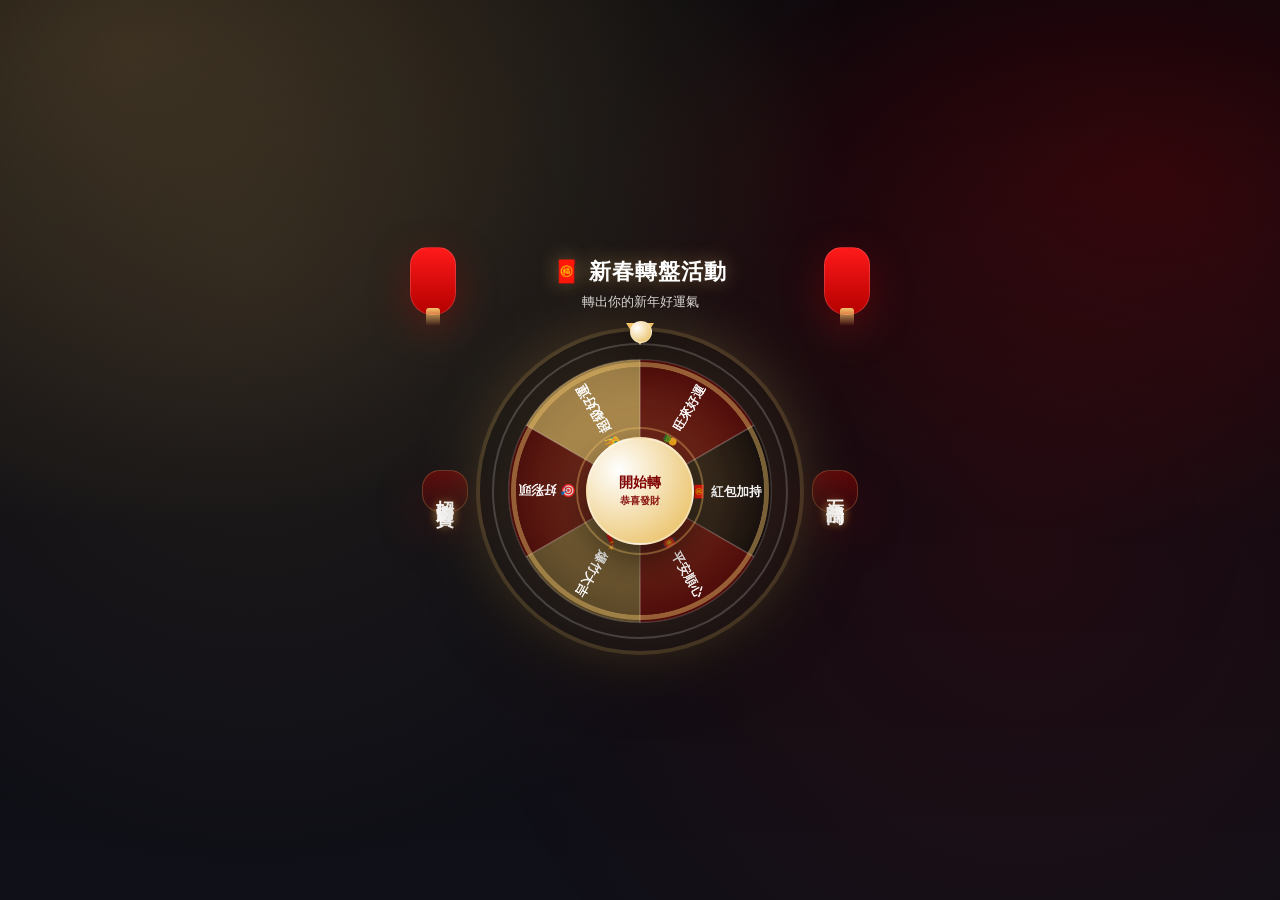
==== index.html @ 6b1d31f5 "Update index.html" ====
<!DOCTYPE html>
<html lang="zh-Hant">
<head>
  <meta charset="UTF-8" />
  <title>新春輪盤活動</title>

  <!-- 🔑 關鍵：穩定 viewport（iOS 友善） -->
  <meta name="viewport"
        content="width=device-width, initial-scale=1, maximum-scale=1, user-scalable=no, viewport-fit=cover" />

  <link rel="stylesheet" href="./style.css" />
</head>
<body>

<div class="bg-particles"></div>

<div class="app">
  <div class="header">
    <div class="lantern l1"></div>
    <div class="lantern l2"></div>
    <h1>🧧 新春轉盤活動</h1>
    <p>轉出你的新年好運氣</p>
  </div>

  <div class="roulette-container">
    <div class="couplet left">招財進寶</div>

    <div class="wheel-area">
      <div class="pointer"></div>

      <div class="wheel-shell">
        <canvas id="wheelCanvas" width="600" height="600"></canvas>
      </div>

      <button class="center-btn" id="spinBtn" type="button">
        <div class="glow-ring"></div>
        <span>開始轉</span>
        <small>恭喜發財</small>
      </button>
    </div>

    <div class="couplet right">五福臨門</div>
  </div>
</div>

<!-- 結果 Overlay -->
<div class="result-overlay" id="resultOverlay">
  <div class="result-envelope" id="resultEnvelope">
    <div class="envelope-top"></div>
    <div class="envelope-body">
      <div class="gold-light"></div>
      <div class="result-text" id="resultText">—</div>
      <div class="result-sub" id="resultSub">—</div>
      <button class="again-btn" id="againBtn">再轉一次</button>
      <button class="close-btn" id="closeBtn">關閉</button>
    </div>
  </div>
</div>

<script src="./roulette.js"></script>
</body>
</html>
---- style.css ----
:root{
  --red:#b30000;
  --red-dark:#7f0000;
  --gold:#f2c36b;
  --gold-soft:#f6d17b;
  --gold-dark:#e7b84f;
  --text:#ffffff;
}

*{box-sizing:border-box}

body{
  margin:0;
  font-family:-apple-system,system-ui,"Segoe UI","Noto Sans TC",sans-serif;
  background:
    radial-gradient(1200px 800px at 10% 5%, rgba(242,195,107,.18), transparent 60%),
    radial-gradient(900px 600px at 90% 20%, rgba(179,0,0,.22), transparent 60%),
    linear-gradient(180deg,#07070c,#101018);
  color:var(--text);
  overflow:hidden;
}

/* 背景層 */
.bg-particles{
  position:fixed;
  inset:0;
  background:
    radial-gradient(circle at 20% 30%, rgba(242,195,107,.10), transparent 50%),
    radial-gradient(circle at 80% 60%, rgba(179,0,0,.12), transparent 50%);
  animation: floatBg 12s ease-in-out infinite alternate;
  pointer-events:none;
  z-index:0;
}
@keyframes floatBg{
  0%{ filter:brightness(1); transform:translateY(0px);}
  100%{ filter:brightness(1.15); transform:translateY(-10px);}
}

.app{
  position:relative;
  z-index:1;
  max-width:480px;
  margin:0 auto;
  min-height:100vh;
  display:flex;
  flex-direction:column;
  justify-content:center;
}

.header{
  text-align:center;
  padding:18px 10px 10px;
  position:relative;
}
.header h1{
  margin:0;
  font-size:22px;
  font-weight:1000;
  letter-spacing:1px;
  text-shadow:0 0 20px rgba(242,195,107,.4);
}
.header p{
  margin:6px 0 0;
  font-size:13px;
  opacity:.85;
}

/* 燈籠 */
.lantern{
  position:absolute;
  top:8px;
  width:46px;
  height:68px;
  background:linear-gradient(180deg,#ff1a1a,var(--red));
  border-radius:18px 18px 22px 22px;
  box-shadow:0 12px 40px rgba(179,0,0,.35);
  border:1px solid rgba(255,255,255,.15);
  animation:sway 3s ease-in-out infinite alternate;
}
.lantern::after{
  content:"";
  position:absolute;
  bottom:-12px;
  left:50%;
  transform:translateX(-50%);
  width:14px;
  height:18px;
  background:linear-gradient(180deg,var(--gold),transparent);
  border-radius:3px;
  filter:drop-shadow(0 10px 20px rgba(242,195,107,.35));
}
.l1{left:10px;}
.l2{right:10px; animation-delay:1.2s;}
@keyframes sway{
  from{ transform:rotate(-3deg);}
  to{ transform:rotate(3deg);}
}

.roulette-container{
  display:flex;
  align-items:center;
  justify-content:center;
  gap:12px;
  padding:10px;
}

/* 春聯 */
.couplet{
  writing-mode:vertical-rl;
  text-orientation:upright;
  font-weight:1000;
  letter-spacing:3px;
  font-size:18px;
  padding:14px 10px;
  border-radius:18px;
  background:linear-gradient(180deg, rgba(179,0,0,.45), rgba(127,0,0,.25));
  border:1px solid rgba(242,195,107,.25);
  box-shadow:0 18px 50px rgba(179,0,0,.25);
  text-shadow:0 0 12px rgba(242,195,107,.35);
}

.wheel-area{
  position:relative;
  width:320px;
  aspect-ratio:1/1;
  display:flex;
  align-items:center;
  justify-content:center;
}

/* 指針 */
.pointer{
  position:absolute;
  top:-8px;
  left:50%;
  transform:translateX(-50%);
  width:0;height:0;
  border-left:14px solid transparent;
  border-right:14px solid transparent;
  border-top:22px solid var(--gold);
  filter:drop-shadow(0 8px 16px rgba(0,0,0,.5));
  z-index:20;
  pointer-events:none;
}
.pointer::after{
  content:"";
  position:absolute;
  left:-10px;
  top:-24px;
  width:20px;
  height:20px;
  border-radius:50%;
  background:radial-gradient(circle at 30% 30%, #fff, var(--gold-dark));
  border:1px solid rgba(255,255,255,.35);
}
.pointer.tick{ animation:pointerTick .08s ease-out; }
@keyframes pointerTick{
  from{ transform:translateX(-50%) rotate(0deg); }
  to{ transform:translateX(-50%) rotate(-10deg); }
}

/* 輪盤殼 */
.wheel-shell{
  position:relative;
  width:100%;
  height:100%;
  border-radius:50%;
  background: radial-gradient(circle at 50% 50%, rgba(242,195,107,.18), rgba(0,0,0,.35));
  padding:12px;
  box-shadow:
    0 0 0 4px rgba(242,195,107,.15),
    0 0 60px rgba(242,195,107,.25),
    0 20px 60px rgba(0,0,0,.6);
  z-index:10;
  pointer-events:none;
}
#wheelCanvas{
  width:100%;
  height:100%;
  border-radius:50%;
  border:2px solid rgba(255,255,255,.18);
  pointer-events:none;
}

/* 中心按鈕 */
.center-btn{
  position:absolute;
  left:50%;
  top:50%;
  transform:translate(-50%,-50%);
  width:108px;
  height:108px;
  border-radius:50%;
  background:radial-gradient(circle at 30% 30%, #fff, var(--gold-dark));
  border:2px solid rgba(255,255,255,.4);
  box-shadow:0 16px 40px rgba(0,0,0,.6);
  display:flex;
  flex-direction:column;
  align-items:center;
  justify-content:center;
  color:var(--red-dark);
  font-weight:1000;
  cursor:pointer;
  z-index:1000;
  animation:pulse 2.4s ease-in-out infinite;
}
.center-btn span{font-size:14px;}
.center-btn small{font-size:10px;opacity:.9;margin-top:2px;}
.center-btn:active{ transform:translate(-50%,-50%) scale(.98); }

@keyframes pulse{
  0%{ box-shadow:0 0 0 0 rgba(242,195,107,.45), 0 16px 40px rgba(0,0,0,.6);}
  70%{ box-shadow:0 0 0 18px rgba(242,195,107,0), 0 16px 40px rgba(0,0,0,.6);}
  100%{ box-shadow:0 0 0 0 rgba(242,195,107,0), 0 16px 40px rgba(0,0,0,.6);}
}

.glow-ring{
  position:absolute;
  inset:-12px;
  border-radius:50%;
  border:2px solid rgba(242,195,107,.35);
  animation: ringPulse 2s ease-in-out infinite;
  pointer-events:none;
}
@keyframes ringPulse{
  0%{opacity:.4; transform:scale(1);}
  100%{opacity:.9; transform:scale(1.08);}
}

/* ✅ 全屏 overlay（保證按鈕可點） */
.result-overlay{
  position:fixed;
  inset:0;
  display:none;
  place-items:center;
  background:rgba(0,0,0,.35);
  backdrop-filter: blur(4px);
  z-index:99999;
  pointer-events:auto;
}
.result-overlay.show{ display:grid; }

/* 結果紅包 */
.result-envelope{
  width:290px;
  height:200px;
  position:relative;
  transform: translateY(10px) scale(.98);
  animation: popIn .28s ease-out forwards;
}
@keyframes popIn{
  from{opacity:0; transform: translateY(18px) scale(.94);}
  to{opacity:1; transform: translateY(0) scale(1);}
}

.envelope-top{
  position:absolute;
  top:0; left:0; right:0;
  height:55%;
  background:linear-gradient(180deg,#c40000,var(--red-dark));
  border-radius:18px 18px 0 0;
  z-index:3;
  transform: translateY(0);
}
.envelope-body{
  position:absolute;
  bottom:0; left:0; right:0;
  height:65%;
  background:linear-gradient(180deg,var(--red),#8f0000);
  border-radius:0 0 18px 18px;
  padding:14px 14px 12px;
  text-align:center;
  overflow:hidden;
  z-index:2;
}

.gold-light{
  position:absolute;
  inset:-40%;
  background:radial-gradient(circle at 50% 50%, rgba(242,195,107,.45), transparent 60%);
  animation: lightSpin 2.5s linear infinite;
  pointer-events:none;
}
@keyframes lightSpin{
  from{transform:rotate(0deg);}
  to{transform:rotate(360deg);}
}

.result-text,.result-sub,.again-btn,.close-btn{ position:relative; z-index:5; }
.result-text{
  font-weight:1000;
  font-size:18px;
  margin-top:14px;
  text-shadow:0 0 12px rgba(242,195,107,.6);
}
.result-sub{
  font-size:12px;
  opacity:.9;
  margin-top:6px;
}

.again-btn{
  margin-top:12px;
  padding:10px 16px;
  border:none;
  border-radius:999px;
  font-weight:1000;
  background:linear-gradient(180deg,#f6d17b,#e7b84f);
  cursor:pointer;
}
.close-btn{
  margin-top:8px;
  padding:8px 14px;
  border:1px solid rgba(255,255,255,.25);
  border-radius:999px;
  background:rgba(0,0,0,.15);
  color:#fff;
  cursor:pointer;
}

/* ✅ 不用 3D rotate：改成「上蓋滑開」更穩 */
.result-envelope.open .envelope-top{
  animation: flapSlide .35s cubic-bezier(.2,.9,.2,1) forwards;
}
@keyframes flapSlide{
  0%{ transform: translateY(0); }
  100%{ transform: translateY(-46px); opacity:.92; }
}
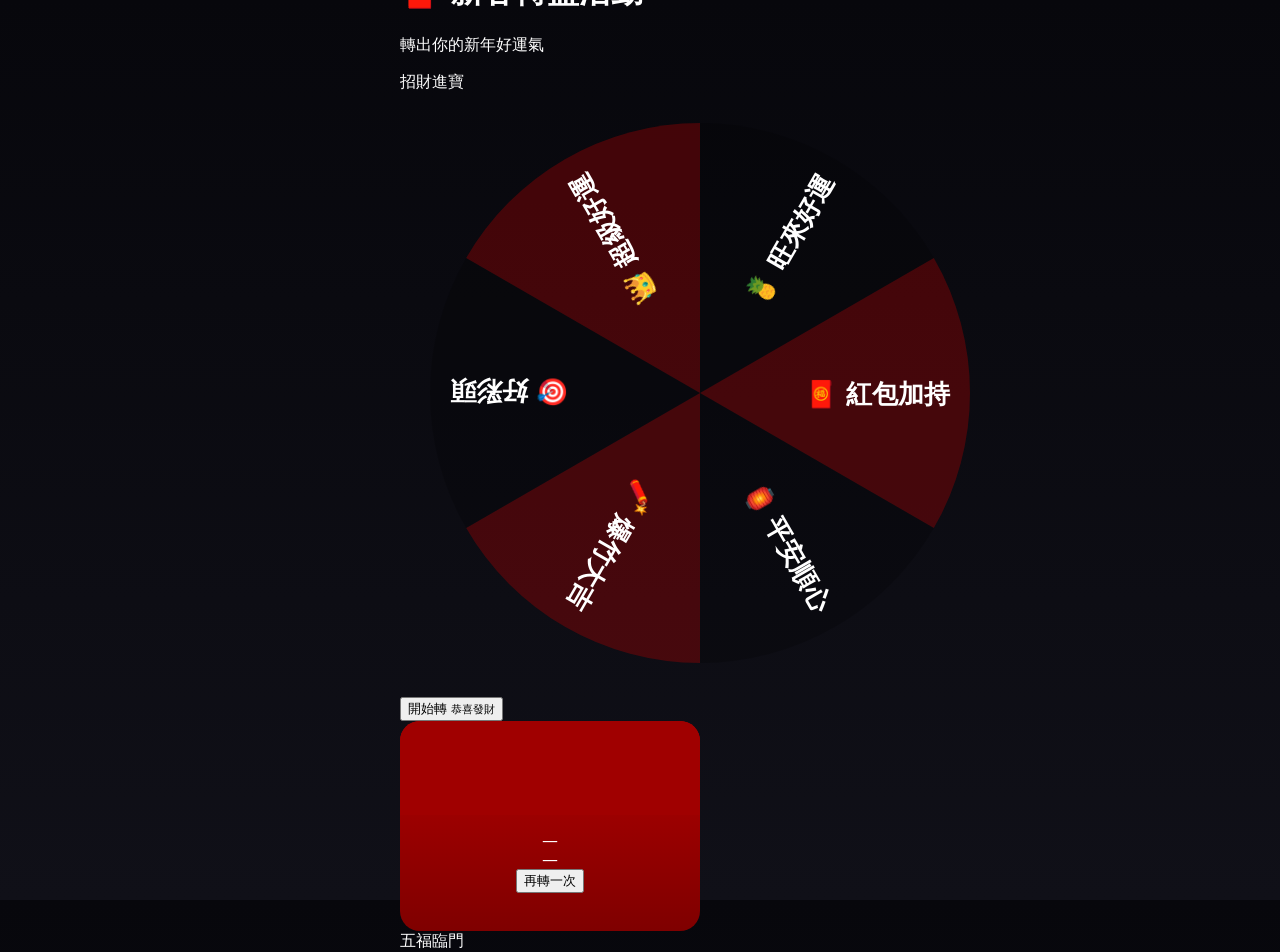
==== commit 8bcafa1c: "Update index.html" ====
--- a/index.html
+++ b/index.html
@@ -3,11 +3,7 @@
 <head>
   <meta charset="UTF-8" />
   <title>新春輪盤活動</title>
-
-  <!-- 🔑 關鍵：穩定 viewport（iOS 友善） -->
-  <meta name="viewport"
-        content="width=device-width, initial-scale=1, maximum-scale=1, user-scalable=no, viewport-fit=cover" />
-
+  <meta name="viewport" content="width=device-width,initial-scale=1,viewport-fit=cover" />
   <link rel="stylesheet" href="./style.css" />
 </head>
 <body>
@@ -25,38 +21,38 @@
   <div class="roulette-container">
     <div class="couplet left">招財進寶</div>
 
-    <div class="wheel-area">
+    <div class="wheel-area" id="wheelArea">
       <div class="pointer"></div>
 
       <div class="wheel-shell">
         <canvas id="wheelCanvas" width="600" height="600"></canvas>
       </div>
 
-      <button class="center-btn" id="spinBtn" type="button">
+      <!-- 中心按鈕（獨立一層，避免跟輪盤一起轉/被遮） -->
+      <button class="center-btn" id="spinBtn" type="button" aria-label="開始轉">
         <div class="glow-ring"></div>
         <span>開始轉</span>
         <small>恭喜發財</small>
       </button>
+
+      <!-- 結果紅包 -->
+      <div class="result-envelope" id="resultEnvelope" aria-hidden="true">
+        <div class="envelope-top"></div>
+        <div class="envelope-body">
+          <div class="gold-light"></div>
+
+          <div class="result-text" id="resultText">—</div>
+          <div class="result-sub" id="resultSub">—</div>
+
+          <button class="again-btn" id="againBtn" type="button">再轉一次</button>
+        </div>
+      </div>
     </div>
 
     <div class="couplet right">五福臨門</div>
   </div>
 </div>
 
-<!-- 結果 Overlay -->
-<div class="result-overlay" id="resultOverlay">
-  <div class="result-envelope" id="resultEnvelope">
-    <div class="envelope-top"></div>
-    <div class="envelope-body">
-      <div class="gold-light"></div>
-      <div class="result-text" id="resultText">—</div>
-      <div class="result-sub" id="resultSub">—</div>
-      <button class="again-btn" id="againBtn">再轉一次</button>
-      <button class="close-btn" id="closeBtn">關閉</button>
-    </div>
-  </div>
-</div>
-
 <script src="./roulette.js"></script>
 </body>
 </html>
--- a/style.css
+++ b/style.css
@@ -1,328 +1,55 @@
-:root{
-  --red:#b30000;
-  --red-dark:#7f0000;
-  --gold:#f2c36b;
-  --gold-soft:#f6d17b;
-  --gold-dark:#e7b84f;
-  --text:#ffffff;
+body {
+  margin: 0;
+  font-family: system-ui, -apple-system;
+  background: linear-gradient(180deg,#07070c,#101018);
+  color: #fff;
+  overflow: hidden;
 }
 
-*{box-sizing:border-box}
-
-body{
-  margin:0;
-  font-family:-apple-system,system-ui,"Segoe UI","Noto Sans TC",sans-serif;
-  background:
-    radial-gradient(1200px 800px at 10% 5%, rgba(242,195,107,.18), transparent 60%),
-    radial-gradient(900px 600px at 90% 20%, rgba(179,0,0,.22), transparent 60%),
-    linear-gradient(180deg,#07070c,#101018);
-  color:var(--text);
-  overflow:hidden;
+/* 🔑 用 svh 取代 vh（iOS 正解） */
+.app {
+  max-width: 480px;
+  margin: 0 auto;
+  height: 100svh;
+  display: flex;
+  flex-direction: column;
+  justify-content: center;
+  position: relative;
 }
 
-/* 背景層 */
-.bg-particles{
-  position:fixed;
-  inset:0;
-  background:
-    radial-gradient(circle at 20% 30%, rgba(242,195,107,.10), transparent 50%),
-    radial-gradient(circle at 80% 60%, rgba(179,0,0,.12), transparent 50%);
-  animation: floatBg 12s ease-in-out infinite alternate;
-  pointer-events:none;
-  z-index:0;
+/* Overlay 固定比例，手機不放大 */
+.result-overlay {
+  position: fixed;
+  inset: 0;
+  display: none;
+  place-items: center;
+  background: rgba(0,0,0,.35);
+  backdrop-filter: blur(4px);
+  z-index: 99999;
 }
-@keyframes floatBg{
-  0%{ filter:brightness(1); transform:translateY(0px);}
-  100%{ filter:brightness(1.15); transform:translateY(-10px);}
+.result-overlay.show {
+  display: grid;
 }
 
-.app{
-  position:relative;
-  z-index:1;
-  max-width:480px;
-  margin:0 auto;
-  min-height:100vh;
-  display:flex;
-  flex-direction:column;
-  justify-content:center;
+.result-envelope {
+  width: clamp(260px, 80vw, 300px);
+  height: clamp(180px, 55vw, 210px);
+  background: linear-gradient(180deg,#b30000,#7f0000);
+  border-radius: 20px;
+  position: relative;
 }
 
-.header{
-  text-align:center;
-  padding:18px 10px 10px;
-  position:relative;
-}
-.header h1{
-  margin:0;
-  font-size:22px;
-  font-weight:1000;
-  letter-spacing:1px;
-  text-shadow:0 0 20px rgba(242,195,107,.4);
-}
-.header p{
-  margin:6px 0 0;
-  font-size:13px;
-  opacity:.85;
+.envelope-top {
+  height: 45%;
+  background: #a00000;
+  border-radius: 20px 20px 0 0;
 }
 
-/* 燈籠 */
-.lantern{
-  position:absolute;
-  top:8px;
-  width:46px;
-  height:68px;
-  background:linear-gradient(180deg,#ff1a1a,var(--red));
-  border-radius:18px 18px 22px 22px;
-  box-shadow:0 12px 40px rgba(179,0,0,.35);
-  border:1px solid rgba(255,255,255,.15);
-  animation:sway 3s ease-in-out infinite alternate;
-}
-.lantern::after{
-  content:"";
-  position:absolute;
-  bottom:-12px;
-  left:50%;
-  transform:translateX(-50%);
-  width:14px;
-  height:18px;
-  background:linear-gradient(180deg,var(--gold),transparent);
-  border-radius:3px;
-  filter:drop-shadow(0 10px 20px rgba(242,195,107,.35));
-}
-.l1{left:10px;}
-.l2{right:10px; animation-delay:1.2s;}
-@keyframes sway{
-  from{ transform:rotate(-3deg);}
-  to{ transform:rotate(3deg);}
+.envelope-body {
+  padding: 16px;
+  text-align: center;
 }
 
-.roulette-container{
-  display:flex;
-  align-items:center;
-  justify-content:center;
-  gap:12px;
-  padding:10px;
+body.locked {
+  overflow: hidden;
 }
-
-/* 春聯 */
-.couplet{
-  writing-mode:vertical-rl;
-  text-orientation:upright;
-  font-weight:1000;
-  letter-spacing:3px;
-  font-size:18px;
-  padding:14px 10px;
-  border-radius:18px;
-  background:linear-gradient(180deg, rgba(179,0,0,.45), rgba(127,0,0,.25));
-  border:1px solid rgba(242,195,107,.25);
-  box-shadow:0 18px 50px rgba(179,0,0,.25);
-  text-shadow:0 0 12px rgba(242,195,107,.35);
-}
-
-.wheel-area{
-  position:relative;
-  width:320px;
-  aspect-ratio:1/1;
-  display:flex;
-  align-items:center;
-  justify-content:center;
-}
-
-/* 指針 */
-.pointer{
-  position:absolute;
-  top:-8px;
-  left:50%;
-  transform:translateX(-50%);
-  width:0;height:0;
-  border-left:14px solid transparent;
-  border-right:14px solid transparent;
-  border-top:22px solid var(--gold);
-  filter:drop-shadow(0 8px 16px rgba(0,0,0,.5));
-  z-index:20;
-  pointer-events:none;
-}
-.pointer::after{
-  content:"";
-  position:absolute;
-  left:-10px;
-  top:-24px;
-  width:20px;
-  height:20px;
-  border-radius:50%;
-  background:radial-gradient(circle at 30% 30%, #fff, var(--gold-dark));
-  border:1px solid rgba(255,255,255,.35);
-}
-.pointer.tick{ animation:pointerTick .08s ease-out; }
-@keyframes pointerTick{
-  from{ transform:translateX(-50%) rotate(0deg); }
-  to{ transform:translateX(-50%) rotate(-10deg); }
-}
-
-/* 輪盤殼 */
-.wheel-shell{
-  position:relative;
-  width:100%;
-  height:100%;
-  border-radius:50%;
-  background: radial-gradient(circle at 50% 50%, rgba(242,195,107,.18), rgba(0,0,0,.35));
-  padding:12px;
-  box-shadow:
-    0 0 0 4px rgba(242,195,107,.15),
-    0 0 60px rgba(242,195,107,.25),
-    0 20px 60px rgba(0,0,0,.6);
-  z-index:10;
-  pointer-events:none;
-}
-#wheelCanvas{
-  width:100%;
-  height:100%;
-  border-radius:50%;
-  border:2px solid rgba(255,255,255,.18);
-  pointer-events:none;
-}
-
-/* 中心按鈕 */
-.center-btn{
-  position:absolute;
-  left:50%;
-  top:50%;
-  transform:translate(-50%,-50%);
-  width:108px;
-  height:108px;
-  border-radius:50%;
-  background:radial-gradient(circle at 30% 30%, #fff, var(--gold-dark));
-  border:2px solid rgba(255,255,255,.4);
-  box-shadow:0 16px 40px rgba(0,0,0,.6);
-  display:flex;
-  flex-direction:column;
-  align-items:center;
-  justify-content:center;
-  color:var(--red-dark);
-  font-weight:1000;
-  cursor:pointer;
-  z-index:1000;
-  animation:pulse 2.4s ease-in-out infinite;
-}
-.center-btn span{font-size:14px;}
-.center-btn small{font-size:10px;opacity:.9;margin-top:2px;}
-.center-btn:active{ transform:translate(-50%,-50%) scale(.98); }
-
-@keyframes pulse{
-  0%{ box-shadow:0 0 0 0 rgba(242,195,107,.45), 0 16px 40px rgba(0,0,0,.6);}
-  70%{ box-shadow:0 0 0 18px rgba(242,195,107,0), 0 16px 40px rgba(0,0,0,.6);}
-  100%{ box-shadow:0 0 0 0 rgba(242,195,107,0), 0 16px 40px rgba(0,0,0,.6);}
-}
-
-.glow-ring{
-  position:absolute;
-  inset:-12px;
-  border-radius:50%;
-  border:2px solid rgba(242,195,107,.35);
-  animation: ringPulse 2s ease-in-out infinite;
-  pointer-events:none;
-}
-@keyframes ringPulse{
-  0%{opacity:.4; transform:scale(1);}
-  100%{opacity:.9; transform:scale(1.08);}
-}
-
-/* ✅ 全屏 overlay（保證按鈕可點） */
-.result-overlay{
-  position:fixed;
-  inset:0;
-  display:none;
-  place-items:center;
-  background:rgba(0,0,0,.35);
-  backdrop-filter: blur(4px);
-  z-index:99999;
-  pointer-events:auto;
-}
-.result-overlay.show{ display:grid; }
-
-/* 結果紅包 */
-.result-envelope{
-  width:290px;
-  height:200px;
-  position:relative;
-  transform: translateY(10px) scale(.98);
-  animation: popIn .28s ease-out forwards;
-}
-@keyframes popIn{
-  from{opacity:0; transform: translateY(18px) scale(.94);}
-  to{opacity:1; transform: translateY(0) scale(1);}
-}
-
-.envelope-top{
-  position:absolute;
-  top:0; left:0; right:0;
-  height:55%;
-  background:linear-gradient(180deg,#c40000,var(--red-dark));
-  border-radius:18px 18px 0 0;
-  z-index:3;
-  transform: translateY(0);
-}
-.envelope-body{
-  position:absolute;
-  bottom:0; left:0; right:0;
-  height:65%;
-  background:linear-gradient(180deg,var(--red),#8f0000);
-  border-radius:0 0 18px 18px;
-  padding:14px 14px 12px;
-  text-align:center;
-  overflow:hidden;
-  z-index:2;
-}
-
-.gold-light{
-  position:absolute;
-  inset:-40%;
-  background:radial-gradient(circle at 50% 50%, rgba(242,195,107,.45), transparent 60%);
-  animation: lightSpin 2.5s linear infinite;
-  pointer-events:none;
-}
-@keyframes lightSpin{
-  from{transform:rotate(0deg);}
-  to{transform:rotate(360deg);}
-}
-
-.result-text,.result-sub,.again-btn,.close-btn{ position:relative; z-index:5; }
-.result-text{
-  font-weight:1000;
-  font-size:18px;
-  margin-top:14px;
-  text-shadow:0 0 12px rgba(242,195,107,.6);
-}
-.result-sub{
-  font-size:12px;
-  opacity:.9;
-  margin-top:6px;
-}
-
-.again-btn{
-  margin-top:12px;
-  padding:10px 16px;
-  border:none;
-  border-radius:999px;
-  font-weight:1000;
-  background:linear-gradient(180deg,#f6d17b,#e7b84f);
-  cursor:pointer;
-}
-.close-btn{
-  margin-top:8px;
-  padding:8px 14px;
-  border:1px solid rgba(255,255,255,.25);
-  border-radius:999px;
-  background:rgba(0,0,0,.15);
-  color:#fff;
-  cursor:pointer;
-}
-
-/* ✅ 不用 3D rotate：改成「上蓋滑開」更穩 */
-.result-envelope.open .envelope-top{
-  animation: flapSlide .35s cubic-bezier(.2,.9,.2,1) forwards;
-}
-@keyframes flapSlide{
-  0%{ transform: translateY(0); }
-  100%{ transform: translateY(-46px); opacity:.92; }
-}
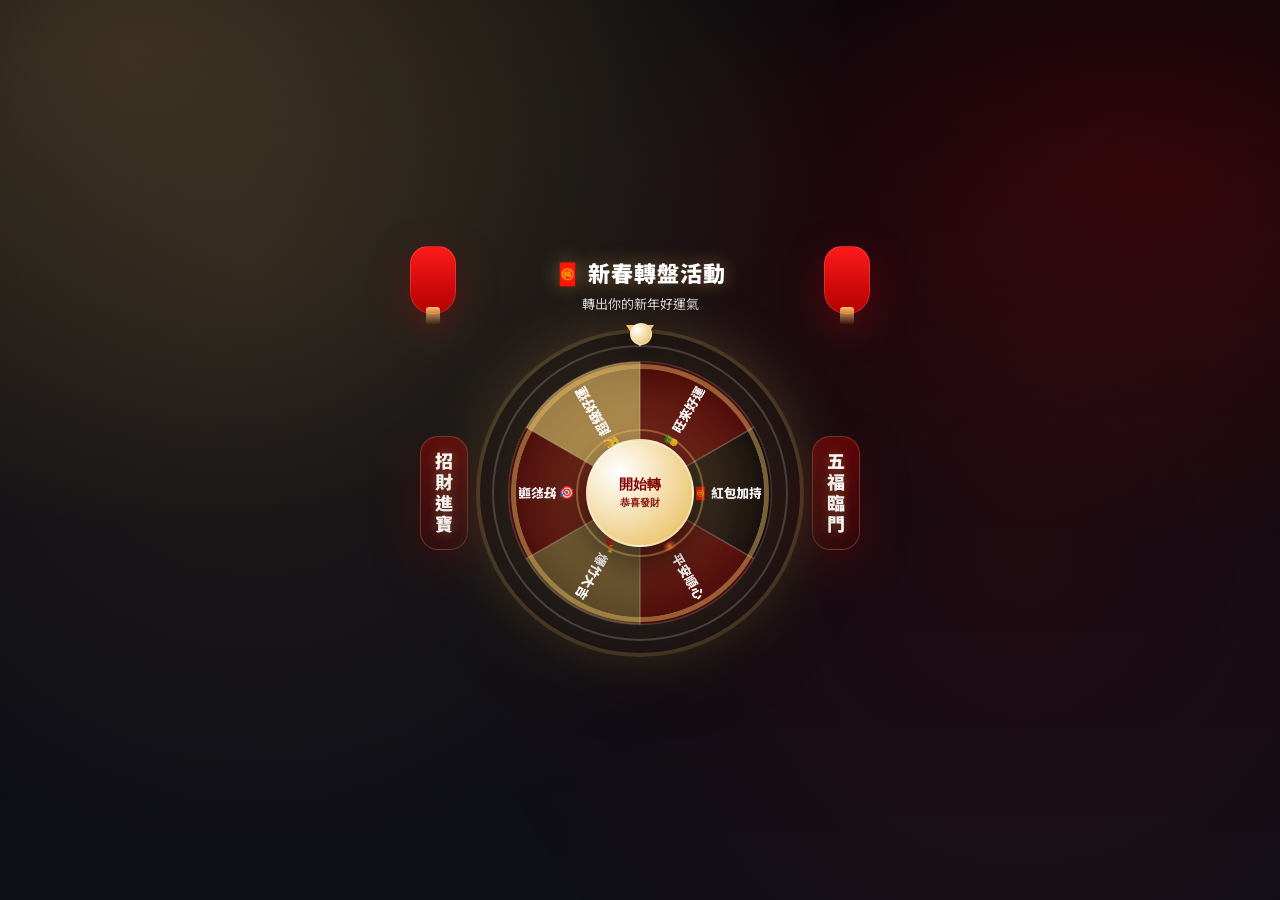
==== commit edb93133: "Add WebFont and result overlay to index.html" ====
--- a/index.html
+++ b/index.html
@@ -4,6 +4,12 @@
   <meta charset="UTF-8" />
   <title>新春輪盤活動</title>
   <meta name="viewport" content="width=device-width,initial-scale=1,viewport-fit=cover" />
+
+  <!-- ✅ WebFont：讓 iPhone/Chrome/Android 字型一致 -->
+  <link rel="preconnect" href="https://fonts.googleapis.com">
+  <link rel="preconnect" href="https://fonts.gstatic.com" crossorigin>
+  <link href="https://fonts.googleapis.com/css2?family=Noto+Sans+TC:wght@700;900&display=swap" rel="stylesheet">
+
   <link rel="stylesheet" href="./style.css" />
 </head>
 <body>
@@ -28,31 +34,31 @@
         <canvas id="wheelCanvas" width="600" height="600"></canvas>
       </div>
 
-      <!-- 中心按鈕（獨立一層，避免跟輪盤一起轉/被遮） -->
       <button class="center-btn" id="spinBtn" type="button" aria-label="開始轉">
         <div class="glow-ring"></div>
         <span>開始轉</span>
         <small>恭喜發財</small>
       </button>
-
-      <!-- 結果紅包 -->
-      <div class="result-envelope" id="resultEnvelope" aria-hidden="true">
-        <div class="envelope-top"></div>
-        <div class="envelope-body">
-          <div class="gold-light"></div>
-
-          <div class="result-text" id="resultText">—</div>
-          <div class="result-sub" id="resultSub">—</div>
-
-          <button class="again-btn" id="againBtn" type="button">再轉一次</button>
-        </div>
-      </div>
     </div>
 
     <div class="couplet right">五福臨門</div>
   </div>
 </div>
 
+<!-- ✅ 結果 overlay：保證 iPhone/Chrome 都可點 -->
+<div class="result-overlay" id="resultOverlay" aria-hidden="true">
+  <div class="result-envelope" id="resultEnvelope" role="dialog" aria-modal="true">
+    <div class="envelope-top"></div>
+    <div class="envelope-body">
+      <div class="gold-light"></div>
+      <div class="result-text" id="resultText">—</div>
+      <div class="result-sub" id="resultSub">—</div>
+      <button class="again-btn" id="againBtn" type="button">再轉一次</button>
+      <button class="close-btn" id="closeBtn" type="button">關閉</button>
+    </div>
+  </div>
+</div>
+
 <script src="./roulette.js"></script>
 </body>
 </html>
--- a/style.css
+++ b/style.css
@@ -1,55 +1,340 @@
-body {
-  margin: 0;
-  font-family: system-ui, -apple-system;
-  background: linear-gradient(180deg,#07070c,#101018);
-  color: #fff;
-  overflow: hidden;
-}
-
-/* 🔑 用 svh 取代 vh（iOS 正解） */
-.app {
-  max-width: 480px;
-  margin: 0 auto;
-  height: 100svh;
-  display: flex;
-  flex-direction: column;
-  justify-content: center;
-  position: relative;
-}
-
-/* Overlay 固定比例，手機不放大 */
-.result-overlay {
-  position: fixed;
-  inset: 0;
-  display: none;
-  place-items: center;
-  background: rgba(0,0,0,.35);
+:root{
+  --red:#b30000;
+  --red-dark:#7f0000;
+  --gold:#f2c36b;
+  --gold-soft:#f6d17b;
+  --gold-dark:#e7b84f;
+  --text:#ffffff;
+}
+
+*{box-sizing:border-box}
+
+html, body{
+  height:100%;
+}
+
+body{
+  margin:0;
+  font-family:"Noto Sans TC",-apple-system,BlinkMacSystemFont,"PingFang TC","Microsoft JhengHei",system-ui,sans-serif;
+  -webkit-text-size-adjust:100%;
+  background:
+    radial-gradient(1200px 800px at 10% 5%, rgba(242,195,107,.18), transparent 60%),
+    radial-gradient(900px 600px at 90% 20%, rgba(179,0,0,.22), transparent 60%),
+    linear-gradient(180deg,#07070c,#101018);
+  color:var(--text);
+  overflow:hidden;
+}
+
+/* 動態背景層 */
+.bg-particles{
+  position:fixed;
+  inset:0;
+  background:
+    radial-gradient(circle at 20% 30%, rgba(242,195,107,.10), transparent 50%),
+    radial-gradient(circle at 80% 60%, rgba(179,0,0,.12), transparent 50%);
+  animation: floatBg 12s ease-in-out infinite alternate;
+  pointer-events:none;
+  z-index:0;
+}
+@keyframes floatBg{
+  0%{ filter:brightness(1); transform:translateY(0px);}
+  100%{ filter:brightness(1.15); transform:translateY(-10px);}
+}
+
+.app{
+  position:relative;
+  z-index:1;
+  max-width:480px;
+  margin:0 auto;
+  /* ✅ iPhone Safari vh 修正 */
+  min-height:100dvh;
+  padding-top: env(safe-area-inset-top);
+  padding-bottom: env(safe-area-inset-bottom);
+  display:flex;
+  flex-direction:column;
+  justify-content:center;
+}
+
+.header{
+  text-align:center;
+  padding:18px 10px 10px;
+  position:relative;
+}
+.header h1{
+  margin:0;
+  font-size:22px;
+  font-weight:900;
+  letter-spacing:1px;
+  text-shadow:0 0 20px rgba(242,195,107,.4);
+}
+.header p{
+  margin:6px 0 0;
+  font-size:13px;
+  opacity:.85;
+}
+
+/* 燈籠 */
+.lantern{
+  position:absolute;
+  top:8px;
+  width:46px;
+  height:68px;
+  background:linear-gradient(180deg,#ff1a1a,var(--red));
+  border-radius:18px 18px 22px 22px;
+  box-shadow:0 12px 40px rgba(179,0,0,.35);
+  border:1px solid rgba(255,255,255,.15);
+  animation:sway 3s ease-in-out infinite alternate;
+}
+.lantern::after{
+  content:"";
+  position:absolute;
+  bottom:-12px;
+  left:50%;
+  transform:translateX(-50%);
+  width:14px;
+  height:18px;
+  background:linear-gradient(180deg,var(--gold),transparent);
+  border-radius:3px;
+  filter:drop-shadow(0 10px 20px rgba(242,195,107,.35));
+}
+.l1{left:10px;}
+.l2{right:10px; animation-delay:1.2s;}
+@keyframes sway{
+  from{ transform:rotate(-3deg);}
+  to{ transform:rotate(3deg);}
+}
+
+.roulette-container{
+  display:flex;
+  align-items:center;
+  justify-content:center;
+  gap:12px;
+  padding:10px;
+}
+
+/* 春聯 */
+.couplet{
+  writing-mode:vertical-rl;
+  text-orientation:upright;
+  font-weight:900;
+  letter-spacing:3px;
+  font-size:18px;
+  padding:14px 10px;
+  border-radius:18px;
+  background:linear-gradient(180deg, rgba(179,0,0,.45), rgba(127,0,0,.25));
+  border:1px solid rgba(242,195,107,.25);
+  box-shadow:0 18px 50px rgba(179,0,0,.25);
+  text-shadow:0 0 12px rgba(242,195,107,.35);
+}
+
+.wheel-area{
+  position:relative;
+  width:320px;
+  aspect-ratio:1/1;
+  display:flex;
+  align-items:center;
+  justify-content:center;
+}
+
+/* 指針 */
+.pointer{
+  position:absolute;
+  top:-8px;
+  left:50%;
+  transform:translateX(-50%);
+  width:0;height:0;
+  border-left:14px solid transparent;
+  border-right:14px solid transparent;
+  border-top:22px solid var(--gold);
+  filter:drop-shadow(0 8px 16px rgba(0,0,0,.5));
+  z-index:20;
+  pointer-events:none;
+}
+.pointer::after{
+  content:"";
+  position:absolute;
+  left:-10px;
+  top:-24px;
+  width:20px;
+  height:20px;
+  border-radius:50%;
+  background:radial-gradient(circle at 30% 30%, #fff, var(--gold-dark));
+  border:1px solid rgba(255,255,255,.35);
+}
+.pointer.tick{ animation:pointerTick .08s ease-out; }
+@keyframes pointerTick{
+  from{ transform:translateX(-50%) rotate(0deg); }
+  to{ transform:translateX(-50%) rotate(-10deg); }
+}
+
+/* 輪盤殼 */
+.wheel-shell{
+  position:relative;
+  width:100%;
+  height:100%;
+  border-radius:50%;
+  background: radial-gradient(circle at 50% 50%, rgba(242,195,107,.18), rgba(0,0,0,.35));
+  padding:12px;
+  box-shadow:
+    0 0 0 4px rgba(242,195,107,.15),
+    0 0 60px rgba(242,195,107,.25),
+    0 20px 60px rgba(0,0,0,.6);
+  z-index:10;
+  pointer-events:none;
+}
+#wheelCanvas{
+  width:100%;
+  height:100%;
+  border-radius:50%;
+  border:2px solid rgba(255,255,255,.18);
+  pointer-events:none;
+
+  /* ✅ iPhone/Chrome transform 更一致 */
+  will-change: transform;
+  transform: translateZ(0);
+}
+
+/* 中心按鈕 */
+.center-btn{
+  position:absolute;
+  left:50%;
+  top:50%;
+  transform:translate(-50%,-50%);
+  width:108px;
+  height:108px;
+  border-radius:50%;
+  background:radial-gradient(circle at 30% 30%, #fff, var(--gold-dark));
+  border:2px solid rgba(255,255,255,.4);
+  box-shadow:0 16px 40px rgba(0,0,0,.6);
+  display:flex;
+  flex-direction:column;
+  align-items:center;
+  justify-content:center;
+  color:var(--red-dark);
+  font-weight:900;
+  cursor:pointer;
+  z-index:1000;
+  animation:pulse 2.4s ease-in-out infinite;
+}
+.center-btn span{font-size:14px;}
+.center-btn small{font-size:10px;opacity:.9;margin-top:2px;}
+.center-btn:active{ transform:translate(-50%,-50%) scale(.98); }
+
+@keyframes pulse{
+  0%{ box-shadow:0 0 0 0 rgba(242,195,107,.45), 0 16px 40px rgba(0,0,0,.6);}
+  70%{ box-shadow:0 0 0 18px rgba(242,195,107,0), 0 16px 40px rgba(0,0,0,.6);}
+  100%{ box-shadow:0 0 0 0 rgba(242,195,107,0), 0 16px 40px rgba(0,0,0,.6);}
+}
+.glow-ring{
+  position:absolute;
+  inset:-12px;
+  border-radius:50%;
+  border:2px solid rgba(242,195,107,.35);
+  animation: ringPulse 2s ease-in-out infinite;
+  pointer-events:none;
+}
+@keyframes ringPulse{
+  0%{opacity:.4; transform:scale(1);}
+  100%{opacity:.9; transform:scale(1.08);}
+}
+
+/* ✅ 結果 overlay：Safari/Chrome 一致 & 可點 */
+.result-overlay{
+  position:fixed;
+  inset:0;
+  display:none;
+  place-items:center;
+  background:rgba(0,0,0,.35);
+  -webkit-backdrop-filter: blur(4px);
   backdrop-filter: blur(4px);
-  z-index: 99999;
-}
-.result-overlay.show {
-  display: grid;
-}
-
-.result-envelope {
-  width: clamp(260px, 80vw, 300px);
-  height: clamp(180px, 55vw, 210px);
-  background: linear-gradient(180deg,#b30000,#7f0000);
-  border-radius: 20px;
-  position: relative;
-}
-
-.envelope-top {
-  height: 45%;
-  background: #a00000;
-  border-radius: 20px 20px 0 0;
-}
-
-.envelope-body {
-  padding: 16px;
-  text-align: center;
-}
-
-body.locked {
-  overflow: hidden;
-}
+  z-index:2147483647;
+  pointer-events:auto;
+  transform:none !important;
+}
+.result-overlay.show{ display:grid; }
+
+.result-envelope{
+  width:290px;
+  height:200px;
+  position:relative;
+  transform:none;
+  animation: popIn .28s ease-out forwards;
+}
+@keyframes popIn{
+  from{opacity:0; transform: translateY(18px) scale(.94);}
+  to{opacity:1; transform: translateY(0) scale(1);}
+}
+
+.envelope-top{
+  position:absolute;
+  top:0; left:0; right:0;
+  height:55%;
+  background:linear-gradient(180deg,#c40000,var(--red-dark));
+  border-radius:18px 18px 0 0;
+  z-index:3;
+  transform: translateY(0);
+}
+.envelope-body{
+  position:absolute;
+  bottom:0; left:0; right:0;
+  height:65%;
+  background:linear-gradient(180deg,var(--red),#8f0000);
+  border-radius:0 0 18px 18px;
+  padding:14px 14px 12px;
+  text-align:center;
+  overflow:hidden;
+  z-index:2;
+}
+
+.gold-light{
+  position:absolute;
+  inset:-40%;
+  background:radial-gradient(circle at 50% 50%, rgba(242,195,107,.45), transparent 60%);
+  animation: lightSpin 2.5s linear infinite;
+  pointer-events:none;
+}
+@keyframes lightSpin{
+  from{transform:rotate(0deg);}
+  to{transform:rotate(360deg);}
+}
+
+.result-text,.result-sub,.again-btn,.close-btn{ position:relative; z-index:5; }
+.result-text{
+  font-weight:900;
+  font-size:18px;
+  margin-top:14px;
+  text-shadow:0 0 12px rgba(242,195,107,.6);
+}
+.result-sub{
+  font-size:12px;
+  opacity:.9;
+  margin-top:6px;
+}
+
+.again-btn{
+  margin-top:12px;
+  padding:10px 16px;
+  border:none;
+  border-radius:999px;
+  font-weight:900;
+  background:linear-gradient(180deg,#f6d17b,#e7b84f);
+  cursor:pointer;
+}
+.close-btn{
+  margin-top:8px;
+  padding:8px 14px;
+  border:1px solid rgba(255,255,255,.25);
+  border-radius:999px;
+  background:rgba(0,0,0,.15);
+  color:#fff;
+  cursor:pointer;
+}
+
+/* ✅ 上蓋滑開（不靠 3D rotate，Safari 更穩） */
+.result-envelope.open .envelope-top{
+  animation: flapSlide .35s cubic-bezier(.2,.9,.2,1) forwards;
+}
+@keyframes flapSlide{
+  0%{ transform: translateY(0); }
+  100%{ transform: translateY(-46px); opacity:.92; }
+}
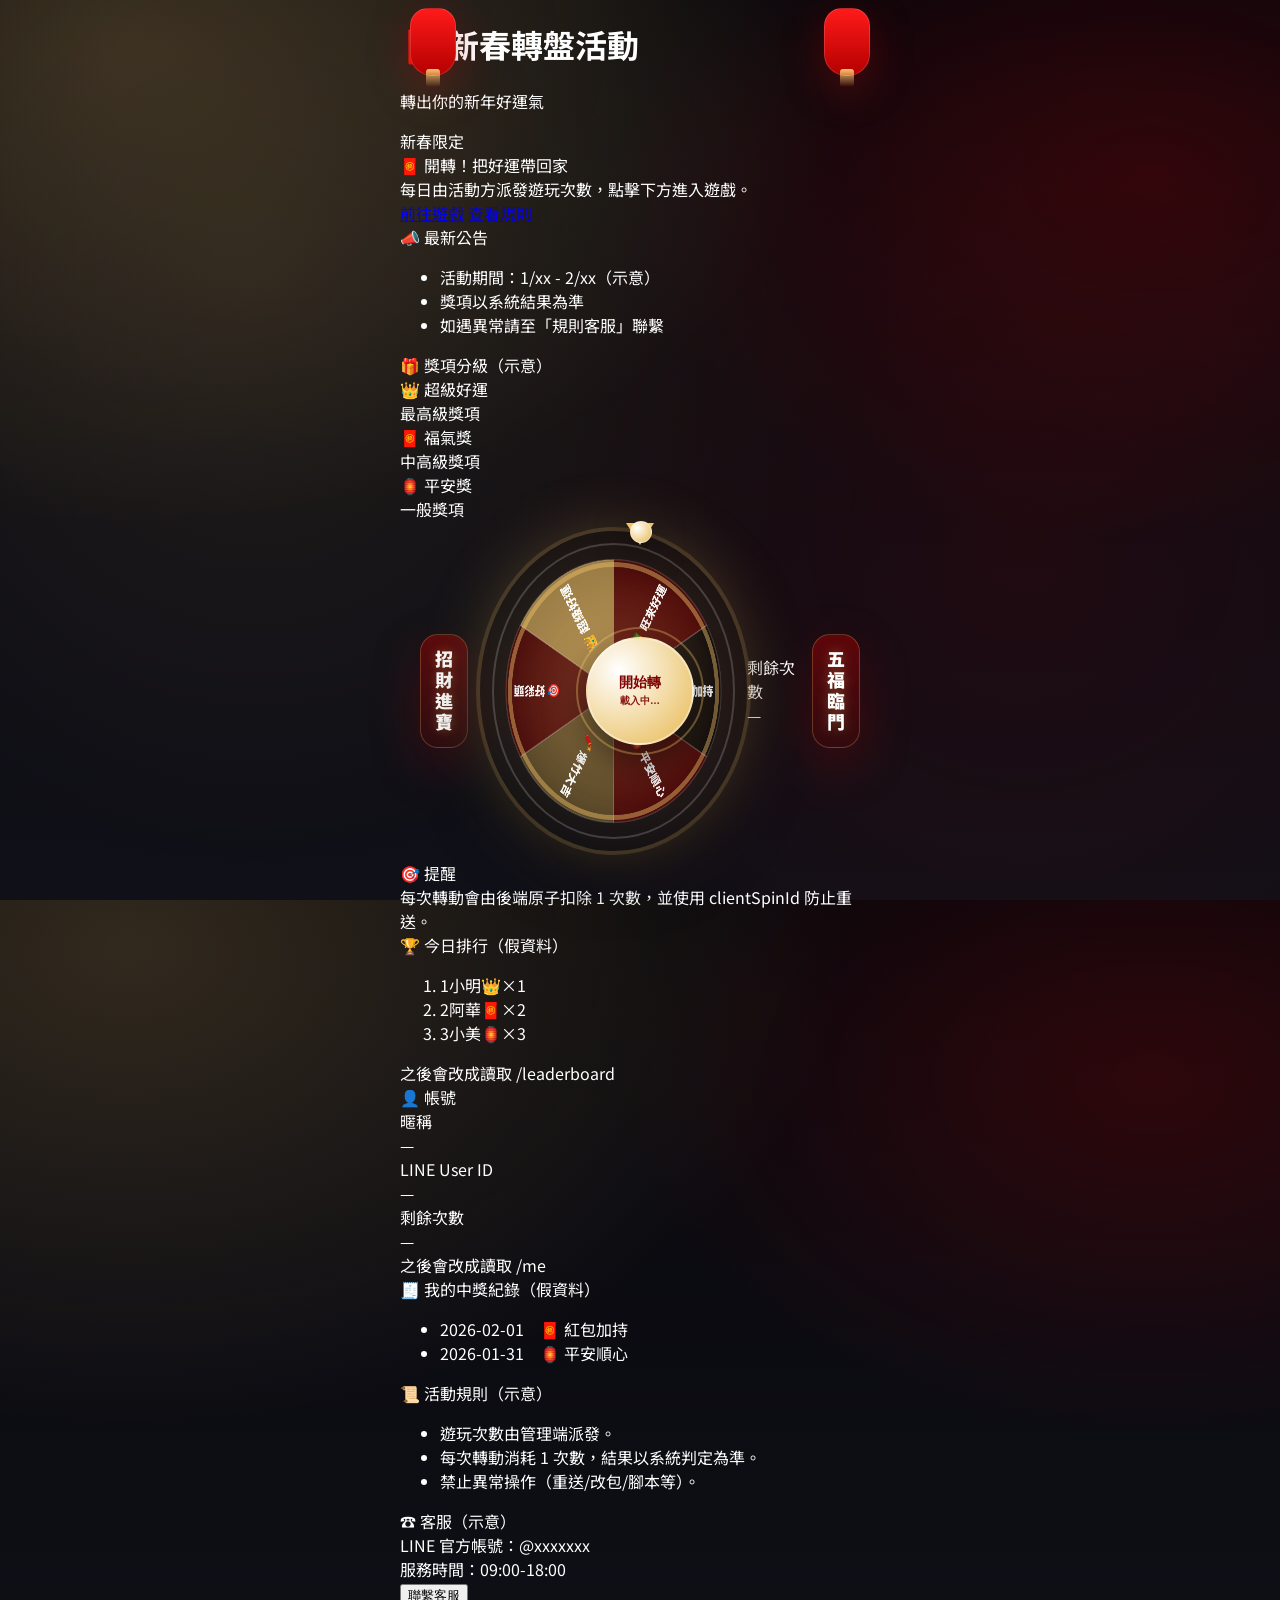
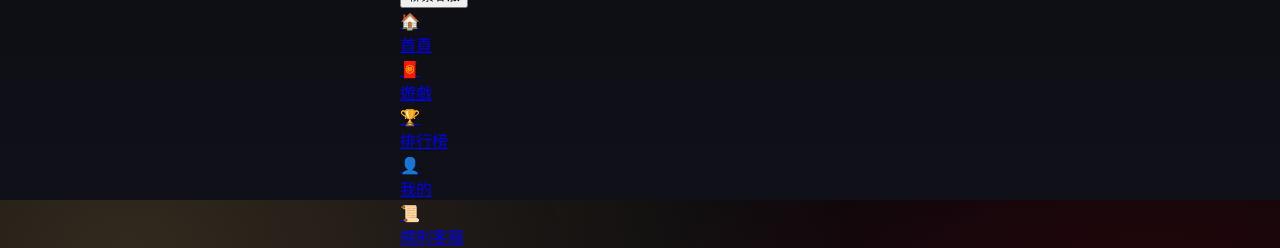
==== commit 2758dac9: "Update index.html" ====
--- a/index.html
+++ b/index.html
@@ -17,32 +17,166 @@
 <div class="bg-particles"></div>
 
 <div class="app">
-  <div class="header">
+  <!-- ✅ Top Bar（固定、不同頁會更新標題） -->
+  <header class="topbar">
     <div class="lantern l1"></div>
     <div class="lantern l2"></div>
-    <h1>🧧 新春轉盤活動</h1>
-    <p>轉出你的新年好運氣</p>
-  </div>
+    <div class="topbar-titles">
+      <h1 id="pageTitle">🧧 新春轉盤活動</h1>
+      <p id="pageSubTitle">轉出你的新年好運氣</p>
+    </div>
+  </header>
 
-  <div class="roulette-container">
-    <div class="couplet left">招財進寶</div>
-
-    <div class="wheel-area" id="wheelArea">
-      <div class="pointer"></div>
-
-      <div class="wheel-shell">
-        <canvas id="wheelCanvas" width="600" height="600"></canvas>
+  <!-- ✅ Main Viewport：五頁 -->
+  <main class="viewport" id="viewport" role="main">
+    <!-- Home -->
+    <section class="page" id="page-home" data-title="首頁" data-sub="活動入口與公告">
+      <div class="card hero">
+        <div class="hero-badge">新春限定</div>
+        <div class="hero-title">🧧 開轉！把好運帶回家</div>
+        <div class="hero-desc">每日由活動方派發遊玩次數，點擊下方進入遊戲。</div>
+        <div class="hero-actions">
+          <a class="primary-btn" href="#/game" role="button">前往遊戲</a>
+          <a class="ghost-btn" href="#/rules" role="button">查看規則</a>
+        </div>
       </div>
 
-      <button class="center-btn" id="spinBtn" type="button" aria-label="開始轉">
-        <div class="glow-ring"></div>
-        <span>開始轉</span>
-        <small>恭喜發財</small>
-      </button>
-    </div>
+      <div class="card">
+        <div class="card-title">📣 最新公告</div>
+        <ul class="list">
+          <li>活動期間：1/xx - 2/xx（示意）</li>
+          <li>獎項以系統結果為準</li>
+          <li>如遇異常請至「規則客服」聯繫</li>
+        </ul>
+      </div>
 
-    <div class="couplet right">五福臨門</div>
-  </div>
+      <div class="card">
+        <div class="card-title">🎁 獎項分級（示意）</div>
+        <div class="tiers">
+          <div class="tier t1">
+            <div class="tier-name">👑 超級好運</div>
+            <div class="tier-desc">最高級獎項</div>
+          </div>
+          <div class="tier t2">
+            <div class="tier-name">🧧 福氣獎</div>
+            <div class="tier-desc">中高級獎項</div>
+          </div>
+          <div class="tier t3">
+            <div class="tier-name">🏮 平安獎</div>
+            <div class="tier-desc">一般獎項</div>
+          </div>
+        </div>
+      </div>
+    </section>
+
+    <!-- Game -->
+    <section class="page" id="page-game" data-title="遊戲" data-sub="每次轉動消耗 1 次數">
+      <div class="roulette-container">
+        <div class="couplet left">招財進寶</div>
+
+        <div class="wheel-area" id="wheelArea">
+          <div class="pointer"></div>
+
+          <div class="wheel-shell">
+            <canvas id="wheelCanvas" width="600" height="600"></canvas>
+          </div>
+
+          <button class="center-btn" id="spinBtn" type="button" aria-label="開始轉">
+            <div class="glow-ring"></div>
+            <span>開始轉</span>
+            <small id="spinHint">載入中…</small>
+          </button>
+
+          <!-- ✅ 次數顯示（可點進我的頁） -->
+          <div class="spin-badge" id="spinBadge">
+            <div class="spin-badge-title">剩餘次數</div>
+            <div class="spin-badge-num" id="spinLeft">—</div>
+          </div>
+        </div>
+
+        <div class="couplet right">五福臨門</div>
+      </div>
+
+      <div class="card">
+        <div class="card-title">🎯 提醒</div>
+        <div class="muted">
+          每次轉動會由後端原子扣除 1 次數，並使用 clientSpinId 防止重送。
+        </div>
+      </div>
+    </section>
+
+    <!-- Leaderboard -->
+    <section class="page" id="page-rank" data-title="排行榜" data-sub="依活動規則排序（示意）">
+      <div class="card">
+        <div class="card-title">🏆 今日排行（假資料）</div>
+        <ol class="rank-list" id="rankList">
+          <li><span class="rk">1</span><span class="nm">小明</span><span class="sc">👑×1</span></li>
+          <li><span class="rk">2</span><span class="nm">阿華</span><span class="sc">🧧×2</span></li>
+          <li><span class="rk">3</span><span class="nm">小美</span><span class="sc">🏮×3</span></li>
+        </ol>
+        <div class="muted">之後會改成讀取 /leaderboard</div>
+      </div>
+    </section>
+
+    <!-- Me -->
+    <section class="page" id="page-me" data-title="我的" data-sub="帳號與次數狀態（示意）">
+      <div class="card">
+        <div class="card-title">👤 帳號</div>
+        <div class="kv">
+          <div class="k">暱稱</div><div class="v" id="meName">—</div>
+          <div class="k">LINE User ID</div><div class="v mono" id="meLineId">—</div>
+          <div class="k">剩餘次數</div><div class="v" id="meSpinLeft">—</div>
+        </div>
+        <div class="muted">之後會改成讀取 /me</div>
+      </div>
+
+      <div class="card">
+        <div class="card-title">🧾 我的中獎紀錄（假資料）</div>
+        <ul class="list" id="meHistory">
+          <li>2026-02-01　🧧 紅包加持</li>
+          <li>2026-01-31　🏮 平安順心</li>
+        </ul>
+      </div>
+    </section>
+
+    <!-- Rules / Support -->
+    <section class="page" id="page-rules" data-title="規則客服" data-sub="活動規則與聯繫方式">
+      <div class="card">
+        <div class="card-title">📜 活動規則（示意）</div>
+        <ul class="list">
+          <li>遊玩次數由管理端派發。</li>
+          <li>每次轉動消耗 1 次數，結果以系統判定為準。</li>
+          <li>禁止異常操作（重送/改包/腳本等）。</li>
+        </ul>
+      </div>
+
+      <div class="card">
+        <div class="card-title">☎️ 客服（示意）</div>
+        <div class="muted">LINE 官方帳號：@xxxxxxx</div>
+        <div class="muted">服務時間：09:00-18:00</div>
+        <button class="primary-btn" type="button" id="contactBtn">聯繫客服</button>
+      </div>
+    </section>
+  </main>
+
+  <!-- ✅ Bottom Tabs -->
+  <nav class="tabs" role="navigation" aria-label="底部導覽">
+    <a class="tab" href="#/home" data-route="home">
+      <div class="tab-ic">🏠</div><div class="tab-tx">首頁</div>
+    </a>
+    <a class="tab" href="#/game" data-route="game">
+      <div class="tab-ic">🧧</div><div class="tab-tx">遊戲</div>
+    </a>
+    <a class="tab" href="#/rank" data-route="rank">
+      <div class="tab-ic">🏆</div><div class="tab-tx">排行榜</div>
+    </a>
+    <a class="tab" href="#/me" data-route="me">
+      <div class="tab-ic">👤</div><div class="tab-tx">我的</div>
+    </a>
+    <a class="tab" href="#/rules" data-route="rules">
+      <div class="tab-ic">📜</div><div class="tab-tx">規則客服</div>
+    </a>
+  </nav>
 </div>
 
 <!-- ✅ 結果 overlay：保證 iPhone/Chrome 都可點 -->
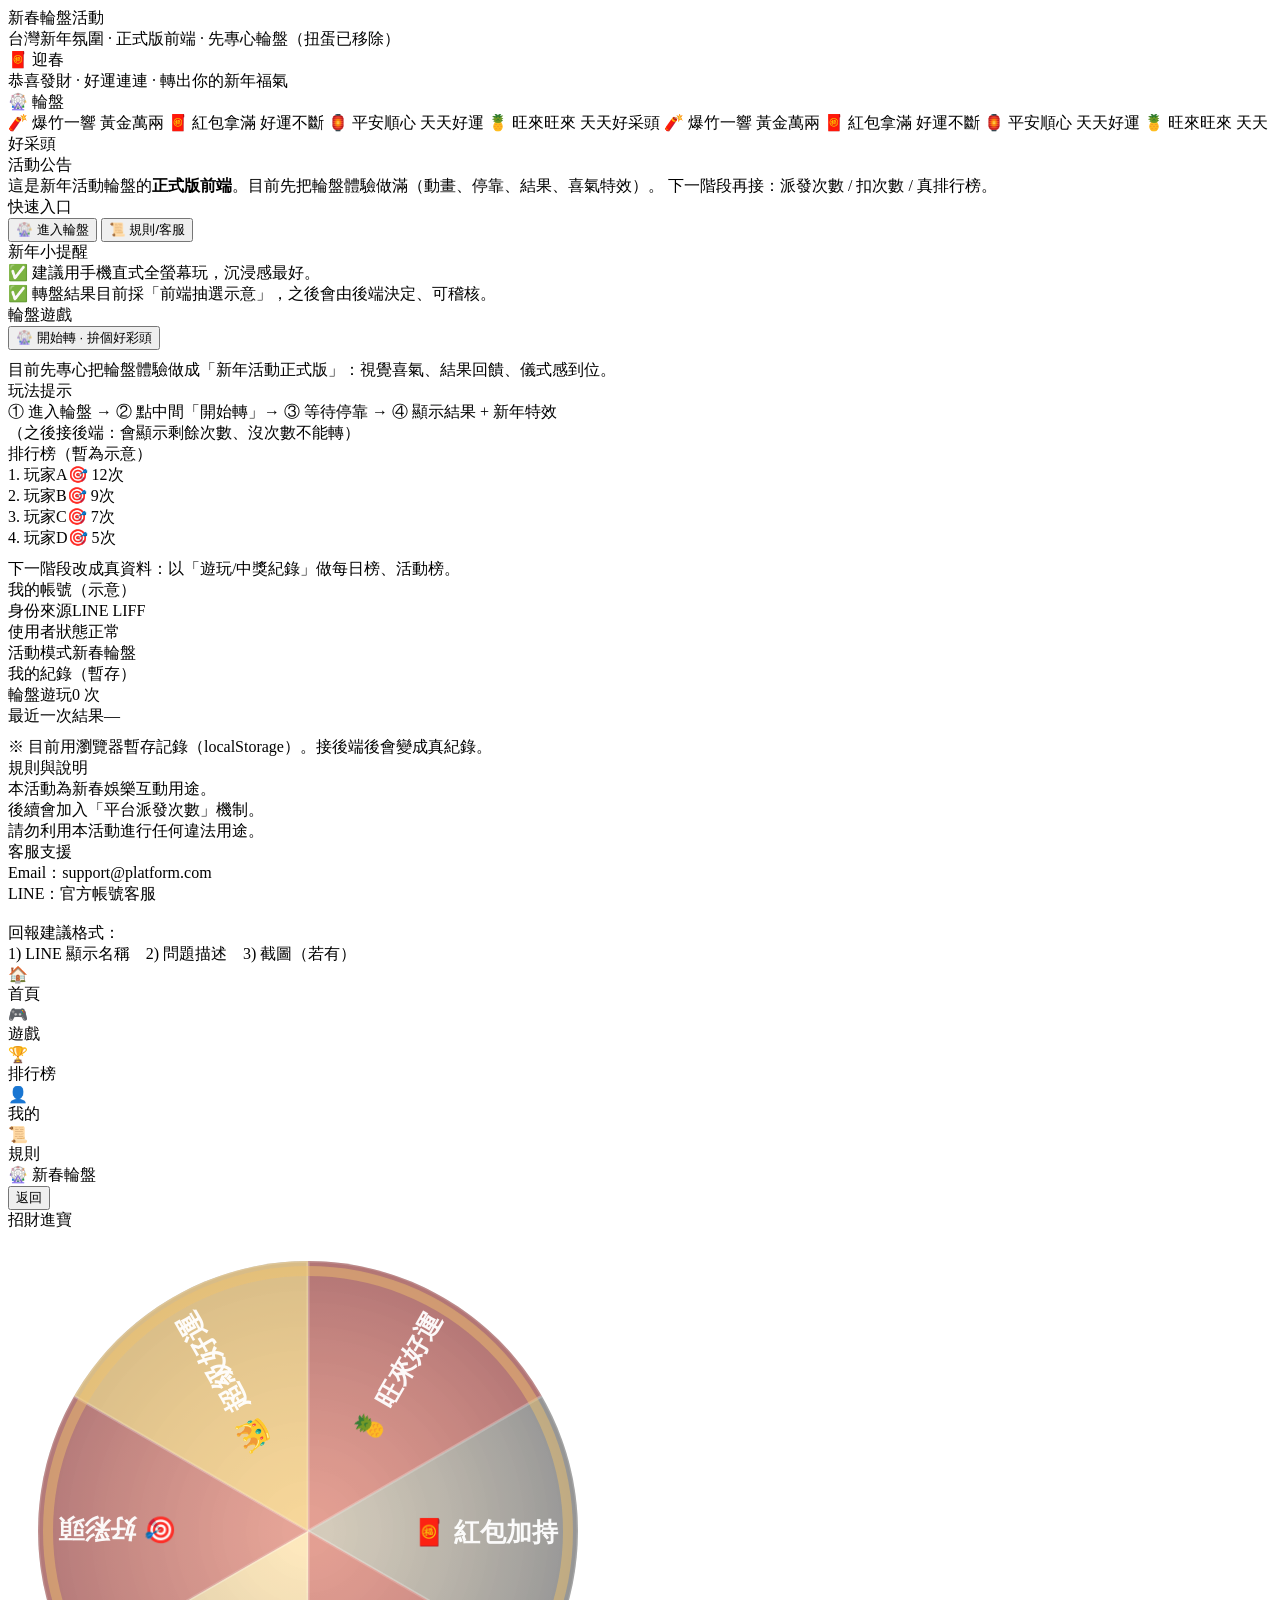
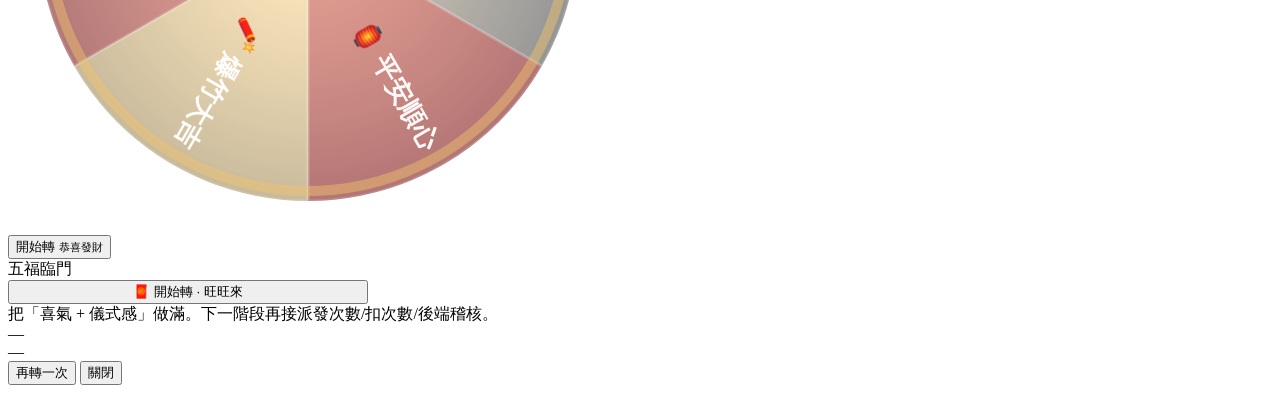
==== commit 2f13cb30: "Update index.html" ====
--- a/index.html
+++ b/index.html
@@ -1,185 +1,196 @@
 <!DOCTYPE html>
 <html lang="zh-Hant">
 <head>
-  <meta charset="UTF-8" />
+  <meta charset="utf-8"/>
+  <meta name="viewport" content="width=device-width,initial-scale=1,viewport-fit=cover"/>
   <title>新春輪盤活動</title>
-  <meta name="viewport" content="width=device-width,initial-scale=1,viewport-fit=cover" />
-
-  <!-- ✅ WebFont：讓 iPhone/Chrome/Android 字型一致 -->
+
+  <!-- ✅ WebFont：讓 iPhone/Chrome/Android 字型一致（你新輪盤依賴 fonts.ready） -->
   <link rel="preconnect" href="https://fonts.googleapis.com">
   <link rel="preconnect" href="https://fonts.gstatic.com" crossorigin>
   <link href="https://fonts.googleapis.com/css2?family=Noto+Sans+TC:wght@700;900&display=swap" rel="stylesheet">
 
-  <link rel="stylesheet" href="./style.css" />
+  <link rel="stylesheet" href="./style.css"/>
 </head>
+
 <body>
-
-<div class="bg-particles"></div>
-
 <div class="app">
-  <!-- ✅ Top Bar（固定、不同頁會更新標題） -->
-  <header class="topbar">
+  <div class="header">
     <div class="lantern l1"></div>
     <div class="lantern l2"></div>
-    <div class="topbar-titles">
-      <h1 id="pageTitle">🧧 新春轉盤活動</h1>
-      <p id="pageSubTitle">轉出你的新年好運氣</p>
-    </div>
-  </header>
-
-  <!-- ✅ Main Viewport：五頁 -->
-  <main class="viewport" id="viewport" role="main">
-    <!-- Home -->
-    <section class="page" id="page-home" data-title="首頁" data-sub="活動入口與公告">
-      <div class="card hero">
-        <div class="hero-badge">新春限定</div>
-        <div class="hero-title">🧧 開轉！把好運帶回家</div>
-        <div class="hero-desc">每日由活動方派發遊玩次數，點擊下方進入遊戲。</div>
-        <div class="hero-actions">
-          <a class="primary-btn" href="#/game" role="button">前往遊戲</a>
-          <a class="ghost-btn" href="#/rules" role="button">查看規則</a>
-        </div>
-      </div>
-
-      <div class="card">
-        <div class="card-title">📣 最新公告</div>
-        <ul class="list">
-          <li>活動期間：1/xx - 2/xx（示意）</li>
-          <li>獎項以系統結果為準</li>
-          <li>如遇異常請至「規則客服」聯繫</li>
-        </ul>
-      </div>
-
-      <div class="card">
-        <div class="card-title">🎁 獎項分級（示意）</div>
-        <div class="tiers">
-          <div class="tier t1">
-            <div class="tier-name">👑 超級好運</div>
-            <div class="tier-desc">最高級獎項</div>
-          </div>
-          <div class="tier t2">
-            <div class="tier-name">🧧 福氣獎</div>
-            <div class="tier-desc">中高級獎項</div>
-          </div>
-          <div class="tier t3">
-            <div class="tier-name">🏮 平安獎</div>
-            <div class="tier-desc">一般獎項</div>
-          </div>
-        </div>
-      </div>
-    </section>
-
-    <!-- Game -->
-    <section class="page" id="page-game" data-title="遊戲" data-sub="每次轉動消耗 1 次數">
-      <div class="roulette-container">
-        <div class="couplet left">招財進寶</div>
-
-        <div class="wheel-area" id="wheelArea">
-          <div class="pointer"></div>
-
-          <div class="wheel-shell">
-            <canvas id="wheelCanvas" width="600" height="600"></canvas>
-          </div>
-
-          <button class="center-btn" id="spinBtn" type="button" aria-label="開始轉">
-            <div class="glow-ring"></div>
-            <span>開始轉</span>
-            <small id="spinHint">載入中…</small>
-          </button>
-
-          <!-- ✅ 次數顯示（可點進我的頁） -->
-          <div class="spin-badge" id="spinBadge">
-            <div class="spin-badge-title">剩餘次數</div>
-            <div class="spin-badge-num" id="spinLeft">—</div>
-          </div>
-        </div>
-
-        <div class="couplet right">五福臨門</div>
-      </div>
-
-      <div class="card">
-        <div class="card-title">🎯 提醒</div>
-        <div class="muted">
-          每次轉動會由後端原子扣除 1 次數，並使用 clientSpinId 防止重送。
-        </div>
-      </div>
-    </section>
-
-    <!-- Leaderboard -->
-    <section class="page" id="page-rank" data-title="排行榜" data-sub="依活動規則排序（示意）">
-      <div class="card">
-        <div class="card-title">🏆 今日排行（假資料）</div>
-        <ol class="rank-list" id="rankList">
-          <li><span class="rk">1</span><span class="nm">小明</span><span class="sc">👑×1</span></li>
-          <li><span class="rk">2</span><span class="nm">阿華</span><span class="sc">🧧×2</span></li>
-          <li><span class="rk">3</span><span class="nm">小美</span><span class="sc">🏮×3</span></li>
-        </ol>
-        <div class="muted">之後會改成讀取 /leaderboard</div>
-      </div>
-    </section>
-
-    <!-- Me -->
-    <section class="page" id="page-me" data-title="我的" data-sub="帳號與次數狀態（示意）">
-      <div class="card">
-        <div class="card-title">👤 帳號</div>
-        <div class="kv">
-          <div class="k">暱稱</div><div class="v" id="meName">—</div>
-          <div class="k">LINE User ID</div><div class="v mono" id="meLineId">—</div>
-          <div class="k">剩餘次數</div><div class="v" id="meSpinLeft">—</div>
-        </div>
-        <div class="muted">之後會改成讀取 /me</div>
-      </div>
-
-      <div class="card">
-        <div class="card-title">🧾 我的中獎紀錄（假資料）</div>
-        <ul class="list" id="meHistory">
-          <li>2026-02-01　🧧 紅包加持</li>
-          <li>2026-01-31　🏮 平安順心</li>
-        </ul>
-      </div>
-    </section>
-
-    <!-- Rules / Support -->
-    <section class="page" id="page-rules" data-title="規則客服" data-sub="活動規則與聯繫方式">
-      <div class="card">
-        <div class="card-title">📜 活動規則（示意）</div>
-        <ul class="list">
-          <li>遊玩次數由管理端派發。</li>
-          <li>每次轉動消耗 1 次數，結果以系統判定為準。</li>
-          <li>禁止異常操作（重送/改包/腳本等）。</li>
-        </ul>
-      </div>
-
-      <div class="card">
-        <div class="card-title">☎️ 客服（示意）</div>
-        <div class="muted">LINE 官方帳號：@xxxxxxx</div>
-        <div class="muted">服務時間：09:00-18:00</div>
-        <button class="primary-btn" type="button" id="contactBtn">聯繫客服</button>
-      </div>
-    </section>
-  </main>
-
-  <!-- ✅ Bottom Tabs -->
-  <nav class="tabs" role="navigation" aria-label="底部導覽">
-    <a class="tab" href="#/home" data-route="home">
-      <div class="tab-ic">🏠</div><div class="tab-tx">首頁</div>
-    </a>
-    <a class="tab" href="#/game" data-route="game">
-      <div class="tab-ic">🧧</div><div class="tab-tx">遊戲</div>
-    </a>
-    <a class="tab" href="#/rank" data-route="rank">
-      <div class="tab-ic">🏆</div><div class="tab-tx">排行榜</div>
-    </a>
-    <a class="tab" href="#/me" data-route="me">
-      <div class="tab-ic">👤</div><div class="tab-tx">我的</div>
-    </a>
-    <a class="tab" href="#/rules" data-route="rules">
-      <div class="tab-ic">📜</div><div class="tab-tx">規則客服</div>
-    </a>
-  </nav>
+
+    <div class="title">新春輪盤活動</div>
+    <div class="sub">台灣新年氛圍 · 正式版前端 · 先專心輪盤（扭蛋已移除）</div>
+
+    <div class="banner">
+      <span class="badge red">🧧 迎春</span>
+      <div class="bannerText">恭喜發財 · 好運連連 · 轉出你的新年福氣</div>
+      <span class="badge gold">🎡 輪盤</span>
+    </div>
+
+    <div class="ticker">
+      <div class="tickerTrack" id="tickerTrack">
+        <span>🧨 爆竹一響 黃金萬兩</span>
+        <span>🧧 紅包拿滿 好運不斷</span>
+        <span>🏮 平安順心 天天好運</span>
+        <span>🍍 旺來旺來 天天好采頭</span>
+        <span>🧨 爆竹一響 黃金萬兩</span>
+        <span>🧧 紅包拿滿 好運不斷</span>
+        <span>🏮 平安順心 天天好運</span>
+        <span>🍍 旺來旺來 天天好采頭</span>
+      </div>
+    </div>
+  </div>
+
+  <div class="main">
+
+    <!-- HOME -->
+    <div class="view active" id="home">
+      <div class="card">
+        <div class="section-title">活動公告</div>
+        <div class="p">
+          這是新年活動輪盤的<strong>正式版前端</strong>。目前先把輪盤體驗做滿（動畫、停靠、結果、喜氣特效）。
+          下一階段再接：派發次數 / 扣次數 / 真排行榜。
+        </div>
+      </div>
+
+      <div class="card">
+        <div class="section-title">快速入口</div>
+        <div class="row">
+          <button class="btn" id="goRoulette1">🎡 進入輪盤</button>
+          <button class="btn dark" id="goRules">📜 規則/客服</button>
+        </div>
+      </div>
+
+      <div class="card">
+        <div class="section-title">新年小提醒</div>
+        <div class="p muted">
+          ✅ 建議用手機直式全螢幕玩，沉浸感最好。<br/>
+          ✅ 轉盤結果目前採「前端抽選示意」，之後會由後端決定、可稽核。
+        </div>
+      </div>
+    </div>
+
+    <!-- GAME -->
+    <div class="view" id="game">
+      <div class="card">
+        <div class="section-title">輪盤遊戲</div>
+        <button class="btn" id="goRoulette2">🎡 開始轉 · 拚個好彩頭</button>
+        <div class="p muted" style="margin-top:10px">
+          目前先專心把輪盤體驗做成「新年活動正式版」：視覺喜氣、結果回饋、儀式感到位。
+        </div>
+      </div>
+
+      <div class="card">
+        <div class="section-title">玩法提示</div>
+        <div class="p">
+          ① 進入輪盤 → ② 點中間「開始轉」→ ③ 等待停靠 → ④ 顯示結果 + 新年特效<br/>
+          （之後接後端：會顯示剩餘次數、沒次數不能轉）
+        </div>
+      </div>
+    </div>
+
+    <!-- LEADERBOARD -->
+    <div class="view" id="leaderboard">
+      <div class="card">
+        <div class="section-title">排行榜（暫為示意）</div>
+        <div class="rank"><span>1. 玩家A</span><span>🎯 12次</span></div>
+        <div class="rank"><span>2. 玩家B</span><span>🎯 9次</span></div>
+        <div class="rank"><span>3. 玩家C</span><span>🎯 7次</span></div>
+        <div class="rank"><span>4. 玩家D</span><span>🎯 5次</span></div>
+        <div class="p muted" style="margin-top:10px">
+          下一階段改成真資料：以「遊玩/中獎紀錄」做每日榜、活動榜。
+        </div>
+      </div>
+    </div>
+
+    <!-- PROFILE -->
+    <div class="view" id="profile">
+      <div class="card">
+        <div class="section-title">我的帳號（示意）</div>
+        <div class="profile-row"><span>身份來源</span><span>LINE LIFF</span></div>
+        <div class="profile-row"><span>使用者狀態</span><span>正常</span></div>
+        <div class="profile-row"><span>活動模式</span><span>新春輪盤</span></div>
+      </div>
+
+      <div class="card">
+        <div class="section-title">我的紀錄（暫存）</div>
+        <div class="profile-row"><span>輪盤遊玩</span><span id="myRouletteCnt">0 次</span></div>
+        <div class="profile-row"><span>最近一次結果</span><span id="myLast">—</span></div>
+        <div class="p muted" style="margin-top:10px">
+          ※ 目前用瀏覽器暫存記錄（localStorage）。接後端後會變成真紀錄。
+        </div>
+      </div>
+    </div>
+
+    <!-- RULES -->
+    <div class="view" id="rules">
+      <div class="card">
+        <div class="section-title">規則與說明</div>
+        <div class="rule">
+          本活動為新春娛樂互動用途。<br/>
+          後續會加入「平台派發次數」機制。<br/>
+          請勿利用本活動進行任何違法用途。
+        </div>
+      </div>
+
+      <div class="card">
+        <div class="section-title">客服支援</div>
+        <div class="rule">
+          Email：support@platform.com<br/>
+          LINE：官方帳號客服<br/><br/>
+          回報建議格式：<br/>
+          1) LINE 顯示名稱　2) 問題描述　3) 截圖（若有）
+        </div>
+      </div>
+    </div>
+
+  </div>
+
+  <!-- TAB BAR -->
+  <div class="tabbar">
+    <div class="tab active" data-tab="home">🏠<br/>首頁</div>
+    <div class="tab" data-tab="game">🎮<br/>遊戲</div>
+    <div class="tab" data-tab="leaderboard">🏆<br/>排行榜</div>
+    <div class="tab" data-tab="profile">👤<br/>我的</div>
+    <div class="tab" data-tab="rules">📜<br/>規則</div>
+  </div>
 </div>
 
-<!-- ✅ 結果 overlay：保證 iPhone/Chrome 都可點 -->
+<!-- ✅ Roulette Overlay（把你「新輪盤」整套帶回這裡） -->
+<div class="rouletteOverlay" id="rouletteOverlay" aria-hidden="true">
+  <div class="rouletteTop">
+    <div class="t">🎡 新春輪盤</div>
+    <button class="backBtn" id="backBtn" type="button">返回</button>
+  </div>
+
+  <div class="rouletteBody">
+    <div class="roulette-container">
+      <div class="couplet left">招財進寶</div>
+
+      <div class="wheel-area" id="wheelArea">
+        <div class="pointer"></div>
+
+        <div class="wheel-shell">
+          <canvas id="wheelCanvas" width="600" height="600"></canvas>
+        </div>
+
+        <button class="center-btn" id="spinBtn" type="button" aria-label="開始轉">
+          <div class="glow-ring"></div>
+          <span>開始轉</span>
+          <small>恭喜發財</small>
+        </button>
+      </div>
+
+      <div class="couplet right">五福臨門</div>
+    </div>
+
+    <button class="btn" style="width:min(360px,92vw)" id="spinBtn2">🧧 開始轉 · 旺旺來</button>
+    <div class="wheelHint">把「喜氣 + 儀式感」做滿。下一階段再接派發次數/扣次數/後端稽核。</div>
+  </div>
+</div>
+
+<!-- ✅ 結果 overlay（你新做的：紅包上蓋滑開） -->
 <div class="result-overlay" id="resultOverlay" aria-hidden="true">
   <div class="result-envelope" id="resultEnvelope" role="dialog" aria-modal="true">
     <div class="envelope-top"></div>
@@ -193,6 +204,8 @@
   </div>
 </div>
 
+<div class="confetti" id="confetti"></div>
+
 <script src="./roulette.js"></script>
 </body>
 </html>
--- a/style.css
+++ b/style.css
@@ -1,340 +1,492 @@
-:root{
-  --red:#b30000;
-  --red-dark:#7f0000;
-  --gold:#f2c36b;
-  --gold-soft:#f6d17b;
-  --gold-dark:#e7b84f;
-  --text:#ffffff;
-}
-
-*{box-sizing:border-box}
-
-html, body{
-  height:100%;
-}
-
-body{
-  margin:0;
-  font-family:"Noto Sans TC",-apple-system,BlinkMacSystemFont,"PingFang TC","Microsoft JhengHei",system-ui,sans-serif;
-  -webkit-text-size-adjust:100%;
-  background:
-    radial-gradient(1200px 800px at 10% 5%, rgba(242,195,107,.18), transparent 60%),
-    radial-gradient(900px 600px at 90% 20%, rgba(179,0,0,.22), transparent 60%),
-    linear-gradient(180deg,#07070c,#101018);
-  color:var(--text);
-  overflow:hidden;
-}
-
-/* 動態背景層 */
-.bg-particles{
-  position:fixed;
-  inset:0;
-  background:
-    radial-gradient(circle at 20% 30%, rgba(242,195,107,.10), transparent 50%),
-    radial-gradient(circle at 80% 60%, rgba(179,0,0,.12), transparent 50%);
-  animation: floatBg 12s ease-in-out infinite alternate;
-  pointer-events:none;
-  z-index:0;
-}
-@keyframes floatBg{
-  0%{ filter:brightness(1); transform:translateY(0px);}
-  100%{ filter:brightness(1.15); transform:translateY(-10px);}
-}
-
-.app{
-  position:relative;
-  z-index:1;
-  max-width:480px;
-  margin:0 auto;
-  /* ✅ iPhone Safari vh 修正 */
-  min-height:100dvh;
-  padding-top: env(safe-area-inset-top);
-  padding-bottom: env(safe-area-inset-bottom);
-  display:flex;
-  flex-direction:column;
-  justify-content:center;
-}
-
-.header{
-  text-align:center;
-  padding:18px 10px 10px;
-  position:relative;
-}
-.header h1{
-  margin:0;
-  font-size:22px;
-  font-weight:900;
-  letter-spacing:1px;
-  text-shadow:0 0 20px rgba(242,195,107,.4);
-}
-.header p{
-  margin:6px 0 0;
-  font-size:13px;
-  opacity:.85;
-}
-
-/* 燈籠 */
-.lantern{
-  position:absolute;
-  top:8px;
-  width:46px;
-  height:68px;
-  background:linear-gradient(180deg,#ff1a1a,var(--red));
-  border-radius:18px 18px 22px 22px;
-  box-shadow:0 12px 40px rgba(179,0,0,.35);
-  border:1px solid rgba(255,255,255,.15);
-  animation:sway 3s ease-in-out infinite alternate;
-}
-.lantern::after{
-  content:"";
-  position:absolute;
-  bottom:-12px;
-  left:50%;
-  transform:translateX(-50%);
-  width:14px;
-  height:18px;
-  background:linear-gradient(180deg,var(--gold),transparent);
-  border-radius:3px;
-  filter:drop-shadow(0 10px 20px rgba(242,195,107,.35));
-}
-.l1{left:10px;}
-.l2{right:10px; animation-delay:1.2s;}
-@keyframes sway{
-  from{ transform:rotate(-3deg);}
-  to{ transform:rotate(3deg);}
-}
-
-.roulette-container{
-  display:flex;
-  align-items:center;
-  justify-content:center;
-  gap:12px;
-  padding:10px;
-}
-
-/* 春聯 */
-.couplet{
-  writing-mode:vertical-rl;
-  text-orientation:upright;
-  font-weight:900;
-  letter-spacing:3px;
-  font-size:18px;
-  padding:14px 10px;
-  border-radius:18px;
-  background:linear-gradient(180deg, rgba(179,0,0,.45), rgba(127,0,0,.25));
-  border:1px solid rgba(242,195,107,.25);
-  box-shadow:0 18px 50px rgba(179,0,0,.25);
-  text-shadow:0 0 12px rgba(242,195,107,.35);
-}
-
-.wheel-area{
-  position:relative;
-  width:320px;
-  aspect-ratio:1/1;
-  display:flex;
-  align-items:center;
-  justify-content:center;
-}
-
-/* 指針 */
-.pointer{
-  position:absolute;
-  top:-8px;
-  left:50%;
-  transform:translateX(-50%);
-  width:0;height:0;
-  border-left:14px solid transparent;
-  border-right:14px solid transparent;
-  border-top:22px solid var(--gold);
-  filter:drop-shadow(0 8px 16px rgba(0,0,0,.5));
-  z-index:20;
-  pointer-events:none;
-}
-.pointer::after{
-  content:"";
-  position:absolute;
-  left:-10px;
-  top:-24px;
-  width:20px;
-  height:20px;
-  border-radius:50%;
-  background:radial-gradient(circle at 30% 30%, #fff, var(--gold-dark));
-  border:1px solid rgba(255,255,255,.35);
-}
-.pointer.tick{ animation:pointerTick .08s ease-out; }
-@keyframes pointerTick{
-  from{ transform:translateX(-50%) rotate(0deg); }
-  to{ transform:translateX(-50%) rotate(-10deg); }
-}
-
-/* 輪盤殼 */
-.wheel-shell{
-  position:relative;
-  width:100%;
-  height:100%;
-  border-radius:50%;
-  background: radial-gradient(circle at 50% 50%, rgba(242,195,107,.18), rgba(0,0,0,.35));
-  padding:12px;
-  box-shadow:
-    0 0 0 4px rgba(242,195,107,.15),
-    0 0 60px rgba(242,195,107,.25),
-    0 20px 60px rgba(0,0,0,.6);
-  z-index:10;
-  pointer-events:none;
-}
-#wheelCanvas{
-  width:100%;
-  height:100%;
-  border-radius:50%;
-  border:2px solid rgba(255,255,255,.18);
-  pointer-events:none;
-
-  /* ✅ iPhone/Chrome transform 更一致 */
-  will-change: transform;
-  transform: translateZ(0);
-}
-
-/* 中心按鈕 */
-.center-btn{
-  position:absolute;
-  left:50%;
-  top:50%;
-  transform:translate(-50%,-50%);
-  width:108px;
-  height:108px;
-  border-radius:50%;
-  background:radial-gradient(circle at 30% 30%, #fff, var(--gold-dark));
-  border:2px solid rgba(255,255,255,.4);
-  box-shadow:0 16px 40px rgba(0,0,0,.6);
-  display:flex;
-  flex-direction:column;
-  align-items:center;
-  justify-content:center;
-  color:var(--red-dark);
-  font-weight:900;
-  cursor:pointer;
-  z-index:1000;
-  animation:pulse 2.4s ease-in-out infinite;
-}
-.center-btn span{font-size:14px;}
-.center-btn small{font-size:10px;opacity:.9;margin-top:2px;}
-.center-btn:active{ transform:translate(-50%,-50%) scale(.98); }
-
-@keyframes pulse{
-  0%{ box-shadow:0 0 0 0 rgba(242,195,107,.45), 0 16px 40px rgba(0,0,0,.6);}
-  70%{ box-shadow:0 0 0 18px rgba(242,195,107,0), 0 16px 40px rgba(0,0,0,.6);}
-  100%{ box-shadow:0 0 0 0 rgba(242,195,107,0), 0 16px 40px rgba(0,0,0,.6);}
-}
-.glow-ring{
-  position:absolute;
-  inset:-12px;
-  border-radius:50%;
-  border:2px solid rgba(242,195,107,.35);
-  animation: ringPulse 2s ease-in-out infinite;
-  pointer-events:none;
-}
-@keyframes ringPulse{
-  0%{opacity:.4; transform:scale(1);}
-  100%{opacity:.9; transform:scale(1.08);}
-}
-
-/* ✅ 結果 overlay：Safari/Chrome 一致 & 可點 */
-.result-overlay{
-  position:fixed;
-  inset:0;
-  display:none;
-  place-items:center;
-  background:rgba(0,0,0,.35);
-  -webkit-backdrop-filter: blur(4px);
-  backdrop-filter: blur(4px);
-  z-index:2147483647;
-  pointer-events:auto;
-  transform:none !important;
-}
-.result-overlay.show{ display:grid; }
-
-.result-envelope{
-  width:290px;
-  height:200px;
-  position:relative;
-  transform:none;
-  animation: popIn .28s ease-out forwards;
-}
-@keyframes popIn{
-  from{opacity:0; transform: translateY(18px) scale(.94);}
-  to{opacity:1; transform: translateY(0) scale(1);}
-}
-
-.envelope-top{
-  position:absolute;
-  top:0; left:0; right:0;
-  height:55%;
-  background:linear-gradient(180deg,#c40000,var(--red-dark));
-  border-radius:18px 18px 0 0;
-  z-index:3;
-  transform: translateY(0);
-}
-.envelope-body{
-  position:absolute;
-  bottom:0; left:0; right:0;
-  height:65%;
-  background:linear-gradient(180deg,var(--red),#8f0000);
-  border-radius:0 0 18px 18px;
-  padding:14px 14px 12px;
-  text-align:center;
-  overflow:hidden;
-  z-index:2;
-}
-
-.gold-light{
-  position:absolute;
-  inset:-40%;
-  background:radial-gradient(circle at 50% 50%, rgba(242,195,107,.45), transparent 60%);
-  animation: lightSpin 2.5s linear infinite;
-  pointer-events:none;
-}
-@keyframes lightSpin{
-  from{transform:rotate(0deg);}
-  to{transform:rotate(360deg);}
-}
-
-.result-text,.result-sub,.again-btn,.close-btn{ position:relative; z-index:5; }
-.result-text{
-  font-weight:900;
-  font-size:18px;
-  margin-top:14px;
-  text-shadow:0 0 12px rgba(242,195,107,.6);
-}
-.result-sub{
-  font-size:12px;
-  opacity:.9;
-  margin-top:6px;
-}
-
-.again-btn{
-  margin-top:12px;
-  padding:10px 16px;
-  border:none;
-  border-radius:999px;
-  font-weight:900;
-  background:linear-gradient(180deg,#f6d17b,#e7b84f);
-  cursor:pointer;
-}
-.close-btn{
-  margin-top:8px;
-  padding:8px 14px;
-  border:1px solid rgba(255,255,255,.25);
-  border-radius:999px;
-  background:rgba(0,0,0,.15);
-  color:#fff;
-  cursor:pointer;
-}
-
-/* ✅ 上蓋滑開（不靠 3D rotate，Safari 更穩） */
-.result-envelope.open .envelope-top{
-  animation: flapSlide .35s cubic-bezier(.2,.9,.2,1) forwards;
-}
-@keyframes flapSlide{
-  0%{ transform: translateY(0); }
-  100%{ transform: translateY(-46px); opacity:.92; }
-}
+document.addEventListener("DOMContentLoaded", async () => {
+  // =========================
+  // Config
+  // =========================
+  const API_BASE = ""; // 之後可填 https://your-api.example.com
+  const USE_MOCK = true; // ✅ 先讓前端可跑；接後端時改 false
+
+  // =========================
+  // Simple helpers
+  // =========================
+  const $ = (sel) => document.querySelector(sel);
+  const $$ = (sel) => Array.from(document.querySelectorAll(sel));
+
+  function setText(id, v) {
+    const el = document.getElementById(id);
+    if (el) el.textContent = v;
+  }
+
+  function uuidv4() {
+    // crypto-safe if available
+    if (crypto?.randomUUID) return crypto.randomUUID();
+    const r = (n) => (crypto.getRandomValues(new Uint8Array(n)));
+    const b = r(16);
+    b[6] = (b[6] & 0x0f) | 0x40;
+    b[8] = (b[8] & 0x3f) | 0x80;
+    const hex = [...b].map(x => x.toString(16).padStart(2, "0")).join("");
+    return `${hex.slice(0,8)}-${hex.slice(8,12)}-${hex.slice(12,16)}-${hex.slice(16,20)}-${hex.slice(20)}`;
+  }
+
+  // =========================
+  // Router (hash-based)
+  // =========================
+  const ROUTES = ["home", "game", "rank", "me", "rules"];
+  const pageTitle = document.getElementById("pageTitle");
+  const pageSubTitle = document.getElementById("pageSubTitle");
+
+  function getRoute() {
+    const h = (location.hash || "#/home").replace("#/", "");
+    return ROUTES.includes(h) ? h : "home";
+  }
+
+  function setActiveRoute(route) {
+    ROUTES.forEach((r) => {
+      const page = document.getElementById(`page-${r}`);
+      if (page) page.classList.toggle("active", r === route);
+
+      const tab = document.querySelector(`.tab[data-route="${r}"]`);
+      if (tab) tab.classList.toggle("active", r === route);
+    });
+
+    const page = document.getElementById(`page-${route}`);
+    if (page && pageTitle && pageSubTitle) {
+      pageTitle.textContent = route === "home" ? "🧧 新春轉盤活動" : (page.dataset.title || "");
+      pageSubTitle.textContent = page.dataset.sub || "";
+    }
+  }
+
+  function onRouteChange() {
+    const route = getRoute();
+    setActiveRoute(route);
+
+    // 避免切頁後 scroll 保留（LIFF 內常見）
+    const viewport = document.getElementById("viewport");
+    if (viewport) viewport.scrollTo({ top: 0, behavior: "instant" });
+
+    // 特定頁可做刷新
+    if (route === "rank") loadLeaderboard();
+    if (route === "me") loadMe();
+    if (route === "game") refreshSpinState();
+  }
+
+  window.addEventListener("hashchange", onRouteChange);
+
+  // =========================
+  // Backend client skeleton
+  // =========================
+  const mockDB = {
+    me: { displayName: "訪客", lineUserId: "Uxxxxxxxx(mock)", spinsLeft: 3 },
+    leaderboard: [
+      { rank: 1, name: "小明", score: "👑×1" },
+      { rank: 2, name: "阿華", score: "🧧×2" },
+      { rank: 3, name: "小美", score: "🏮×3" },
+    ],
+    // server authority prizeId (string)
+    prizes: [
+      { prizeId: "P1", name: "🍍 旺來好運", sub: "旺旺來！新的一年順順利利。" },
+      { prizeId: "P2", name: "🧧 紅包加持", sub: "福氣滿滿，恭喜發財！" },
+      { prizeId: "P3", name: "🏮 平安順心", sub: "平安順心，日日是好日。" },
+      { prizeId: "P4", name: "🧨 爆竹大吉", sub: "爆竹一響，萬事如意！" },
+      { prizeId: "P5", name: "🎯 好彩頭", sub: "有彩頭，做啥都順！" },
+      { prizeId: "P6", name: "👑 超級好運", sub: "今天運勢爆棚！" },
+    ],
+    // 防重送：記住 clientSpinId
+    usedSpinIds: new Set(),
+  };
+
+  async function apiFetch(path, { method = "GET", headers = {}, body } = {}) {
+    if (USE_MOCK) {
+      return mockFetch(path, { method, headers, body });
+    }
+    const res = await fetch(`${API_BASE}${path}`, {
+      method,
+      headers: { "Content-Type": "application/json", ...headers },
+      body: body ? JSON.stringify(body) : undefined,
+      credentials: "include",
+    });
+    const data = await res.json().catch(() => ({}));
+    if (!res.ok) {
+      const msg = data?.message || `HTTP ${res.status}`;
+      throw new Error(msg);
+    }
+    return data;
+  }
+
+  async function mockFetch(path, { method, body } = {}) {
+    // very small latency simulate
+    await new Promise(r => setTimeout(r, 120));
+
+    if (path === "/me" && method === "GET") {
+      return { ok: true, data: mockDB.me };
+    }
+
+    if (path.startsWith("/leaderboard") && method === "GET") {
+      return { ok: true, data: { items: mockDB.leaderboard, updatedAt: new Date().toISOString() } };
+    }
+
+    if (path === "/spin" && method === "POST") {
+      const { clientSpinId } = body || {};
+      if (!clientSpinId) return { ok: false, message: "missing clientSpinId" };
+
+      if (mockDB.usedSpinIds.has(clientSpinId)) {
+        // idempotent: return same outcome (這裡用簡化：直接擋)
+        return { ok: false, code: "DUPLICATE_SPIN", message: "duplicate spin" };
+      }
+      if (mockDB.me.spinsLeft <= 0) {
+        return { ok: false, code: "NO_SPINS", message: "no spins left" };
+      }
+
+      mockDB.usedSpinIds.add(clientSpinId);
+      mockDB.me.spinsLeft -= 1;
+
+      // weighted pick
+      const weights = [28,22,18,14,10,6];
+      const total = weights.reduce((a,b)=>a+b,0);
+      let r = Math.random() * total;
+      let idx = weights.length - 1;
+      for (let i=0;i<weights.length;i++){
+        r -= weights[i];
+        if (r <= 0){ idx = i; break; }
+      }
+      const prize = mockDB.prizes[idx];
+
+      return {
+        ok: true,
+        data: {
+          clientSpinId,
+          prizeId: prize.prizeId,
+          spinsLeft: mockDB.me.spinsLeft,
+          awardedAt: new Date().toISOString(),
+        }
+      };
+    }
+
+    if (path === "/auth/line" && method === "POST") {
+      return { ok: true, data: { session: "mock", lineUserId: mockDB.me.lineUserId } };
+    }
+
+    return { ok: false, message: `mock: unknown endpoint ${method} ${path}` };
+  }
+
+  // =========================
+  // UI: load me / leaderboard
+  // =========================
+  async function refreshSpinState() {
+    try {
+      const res = await apiFetch("/me", { method: "GET" });
+      const me = res.data;
+      setText("spinLeft", me.spinsLeft ?? "—");
+      setText("meSpinLeft", me.spinsLeft ?? "—");
+      setText("meName", me.displayName ?? "—");
+      setText("meLineId", me.lineUserId ?? "—");
+
+      const spinHint = document.getElementById("spinHint");
+      if (spinHint) spinHint.textContent = (me.spinsLeft > 0) ? "恭喜發財" : "次數不足";
+    } catch (e) {
+      const spinHint = document.getElementById("spinHint");
+      if (spinHint) spinHint.textContent = "連線異常";
+    }
+  }
+
+  async function loadMe() {
+    await refreshSpinState();
+  }
+
+  async function loadLeaderboard() {
+    try {
+      const res = await apiFetch("/leaderboard", { method: "GET" });
+      const items = res.data?.items || [];
+      const ol = document.getElementById("rankList");
+      if (!ol) return;
+      ol.innerHTML = items.map(x => `
+        <li>
+          <span class="rk">${x.rank}</span>
+          <span class="nm">${escapeHtml(x.name)}</span>
+          <span class="sc">${escapeHtml(x.score)}</span>
+        </li>
+      `).join("");
+    } catch {}
+  }
+
+  function escapeHtml(s) {
+    return String(s ?? "").replace(/[&<>"']/g, (c) => ({
+      "&":"&amp;","<":"&lt;",">":"&gt;",'"':"&quot;","'":"&#39;"
+    }[c]));
+  }
+
+  // =========================
+  // Roulette (your original, with server-authoritative prize)
+  // =========================
+  const canvas = document.getElementById("wheelCanvas");
+  const ctx = canvas.getContext("2d");
+
+  const spinBtn = document.getElementById("spinBtn");
+  const pointer = document.querySelector(".pointer");
+
+  const overlay = document.getElementById("resultOverlay");
+  const envelope = document.getElementById("resultEnvelope");
+  const resultText = document.getElementById("resultText");
+  const resultSub = document.getElementById("resultSub");
+  const againBtn = document.getElementById("againBtn");
+  const closeBtn = document.getElementById("closeBtn");
+
+  const contactBtn = document.getElementById("contactBtn");
+
+  const W = canvas.width;
+  const H = canvas.height;
+  const cx = W / 2;
+  const cy = H / 2;
+  const radius = 270;
+
+  // ✅ prizes: key = prizeId (server authority)
+  const PRIZES = [
+    { prizeId:"P1", name: "🍍 旺來好運", sub: "旺旺來！新的一年順順利利。", weight: 28 },
+    { prizeId:"P2", name: "🧧 紅包加持", sub: "福氣滿滿，恭喜發財！", weight: 22 },
+    { prizeId:"P3", name: "🏮 平安順心", sub: "平安順心，日日是好日。", weight: 18 },
+    { prizeId:"P4", name: "🧨 爆竹大吉", sub: "爆竹一響，萬事如意！", weight: 14 },
+    { prizeId:"P5", name: "🎯 好彩頭", sub: "有彩頭，做啥都順！", weight: 10 },
+    { prizeId:"P6", name: "👑 超級好運", sub: "今天運勢爆棚！", weight: 6 },
+  ];
+
+  const n = PRIZES.length;
+  const slice = (Math.PI * 2) / n;
+
+  let state = "idle";
+  let currentRotation = 0;
+  let lastSector = 0;
+
+  // ✅ 等字體載好（iPhone/Chrome canvas 字寬一致）
+  if (document.fonts && document.fonts.ready) {
+    try { await document.fonts.ready; } catch {}
+  }
+
+  function tierColor(i) {
+    if (i === n - 1) return "rgba(242,195,107,.60)";
+    if (i >= n - 3) return i % 2 ? "rgba(255,204,102,.28)" : "rgba(179,0,0,.32)";
+    return i % 2 ? "rgba(0,0,0,.16)" : "rgba(179,0,0,.34)";
+  }
+
+  function drawWheel() {
+    ctx.clearRect(0, 0, W, H);
+
+    const grd = ctx.createRadialGradient(cx, cy, 20, cx, cy, radius);
+    grd.addColorStop(0, "rgba(242,195,107,.22)");
+    grd.addColorStop(1, "rgba(0,0,0,.30)");
+    ctx.beginPath();
+    ctx.arc(cx, cy, radius, 0, Math.PI * 2);
+    ctx.fillStyle = grd;
+    ctx.fill();
+
+    for (let i = 0; i < n; i++) {
+      const a0 = i * slice - Math.PI / 2;
+      const a1 = a0 + slice;
+
+      ctx.beginPath();
+      ctx.moveTo(cx, cy);
+      ctx.arc(cx, cy, radius, a0, a1);
+      ctx.closePath();
+      ctx.fillStyle = tierColor(i);
+      ctx.fill();
+
+      ctx.strokeStyle = "rgba(255,255,255,.14)";
+      ctx.lineWidth = 3;
+      ctx.stroke();
+
+      ctx.save();
+      ctx.translate(cx, cy);
+      ctx.rotate(a0 + slice / 2);
+      ctx.textAlign = "right";
+      ctx.fillStyle = "rgba(255,255,255,.95)";
+      ctx.font = (i === n - 1)
+        ? '900 28px "Noto Sans TC", system-ui, sans-serif'
+        : '900 26px "Noto Sans TC", system-ui, sans-serif';
+      ctx.fillText(PRIZES[i].name, radius - 20, 10);
+      ctx.restore();
+    }
+
+    ctx.beginPath();
+    ctx.arc(cx, cy, radius - 10, 0, Math.PI * 2);
+    ctx.strokeStyle = "rgba(242,195,107,.45)";
+    ctx.lineWidth = 10;
+    ctx.stroke();
+  }
+
+  drawWheel();
+
+  function tick() {
+    if (!pointer) return;
+    pointer.classList.remove("tick");
+    void pointer.offsetWidth;
+    pointer.classList.add("tick");
+  }
+
+  function easeOutCubic(t) {
+    return 1 - Math.pow(1 - t, 3);
+  }
+
+  function prizeIdToIndex(prizeId) {
+    const idx = PRIZES.findIndex(p => p.prizeId === prizeId);
+    return idx >= 0 ? idx : 0;
+  }
+
+  async function requestSpinFromServer() {
+    const clientSpinId = uuidv4();
+    const res = await apiFetch("/spin", {
+      method: "POST",
+      body: { clientSpinId }
+    });
+
+    // res: { ok:true, data:{ prizeId, spinsLeft, ... } }
+    const prizeId = res.data?.prizeId;
+    const spinsLeft = res.data?.spinsLeft;
+
+    if (typeof spinsLeft !== "undefined") {
+      setText("spinLeft", spinsLeft);
+      setText("meSpinLeft", spinsLeft);
+      const spinHint = document.getElementById("spinHint");
+      if (spinHint) spinHint.textContent = (spinsLeft > 0) ? "恭喜發財" : "次數不足";
+    }
+
+    return { clientSpinId, prizeId };
+  }
+
+  function spinToIndex(idx) {
+    state = "spinning";
+
+    overlay.classList.remove("show");
+    overlay.setAttribute("aria-hidden", "true");
+    envelope.classList.remove("open");
+
+    const degPer = 360 / n;
+    const centerDeg = (idx + 0.5) * degPer;
+
+    const extraRounds = 5 + Math.floor(Math.random() * 2);
+    const start = currentRotation;
+    const end = start + extraRounds * 360 + (360 - centerDeg);
+
+    const duration = 4200;
+    const t0 = performance.now();
+
+    lastSector = Math.floor(start / degPer);
+
+    function raf(now) {
+      const t = Math.min(1, (now - t0) / duration);
+      const eased = easeOutCubic(t);
+      const rot = start + (end - start) * eased;
+
+      const sector = Math.floor(rot / degPer);
+      if (sector !== lastSector) {
+        tick();
+        lastSector = sector;
+      }
+
+      currentRotation = rot;
+      canvas.style.transform = `rotate(${currentRotation}deg)`;
+
+      if (t < 1) {
+        requestAnimationFrame(raf);
+        return;
+      }
+
+      currentRotation = currentRotation % 360;
+      showResult(idx);
+      state = "idle";
+    }
+
+    requestAnimationFrame(raf);
+  }
+
+  function showResult(idx) {
+    const prize = PRIZES[idx];
+    resultText.textContent = prize.name;
+    resultSub.textContent = prize.sub;
+
+    overlay.classList.add("show");
+    overlay.setAttribute("aria-hidden", "false");
+
+    requestAnimationFrame(() => {
+      envelope.classList.add("open");
+    });
+  }
+
+  async function spinOnce() {
+    if (state !== "idle") return;
+
+    // 先檢查剩餘次數（UI 友善），真正權威仍由 /spin 決定
+    const left = Number(document.getElementById("spinLeft")?.textContent ?? "0");
+    if (!Number.isNaN(left) && left <= 0) {
+      resultText.textContent = "次數不足";
+      resultSub.textContent = "請等待管理端派發遊玩次數。";
+      overlay.classList.add("show");
+      overlay.setAttribute("aria-hidden", "false");
+      requestAnimationFrame(() => envelope.classList.add("open"));
+      return;
+    }
+
+    state = "spinning"; // lock early to prevent double tap
+    try {
+      const { prizeId } = await requestSpinFromServer();
+      const idx = prizeIdToIndex(prizeId);
+      spinToIndex(idx);
+    } catch (e) {
+      state = "idle";
+      resultText.textContent = "連線失敗";
+      resultSub.textContent = e?.message || "請稍後再試";
+      overlay.classList.add("show");
+      overlay.setAttribute("aria-hidden", "false");
+      requestAnimationFrame(() => envelope.classList.add("open"));
+    }
+  }
+
+  // =========================
+  // Events
+  // =========================
+  spinBtn?.addEventListener("click", (e) => {
+    e.preventDefault();
+    spinOnce();
+  });
+
+  againBtn?.addEventListener("click", (e) => {
+    e.preventDefault();
+    e.stopPropagation();
+    overlay.classList.remove("show");
+    envelope.classList.remove("open");
+    requestAnimationFrame(() => spinOnce());
+  });
+
+  closeBtn?.addEventListener("click", (e) => {
+    e.preventDefault();
+    e.stopPropagation();
+    overlay.classList.remove("show");
+    envelope.classList.remove("open");
+  });
+
+  overlay?.addEventListener("click", (e) => {
+    if (e.target === overlay) {
+      overlay.classList.remove("show");
+      envelope.classList.remove("open");
+    }
+  });
+
+  // 點 badge 直接去我的
+  $("#spinBadge")?.addEventListener("click", () => {
+    location.hash = "#/me";
+  });
+
+  contactBtn?.addEventListener("click", () => {
+    // 之後你可改成 LIFF openWindow / openChat
+    alert("請改成跳轉 LINE OA / 客服連結（示意）");
+  });
+
+  // =========================
+  // Initial boot
+  // =========================
+  // 預設路由
+  if (!location.hash) location.hash = "#/home";
+
+  // 先抓一次 me，讓次數/我的頁有值
+  await refreshSpinState();
+
+  // render route
+  onRouteChange();
+});
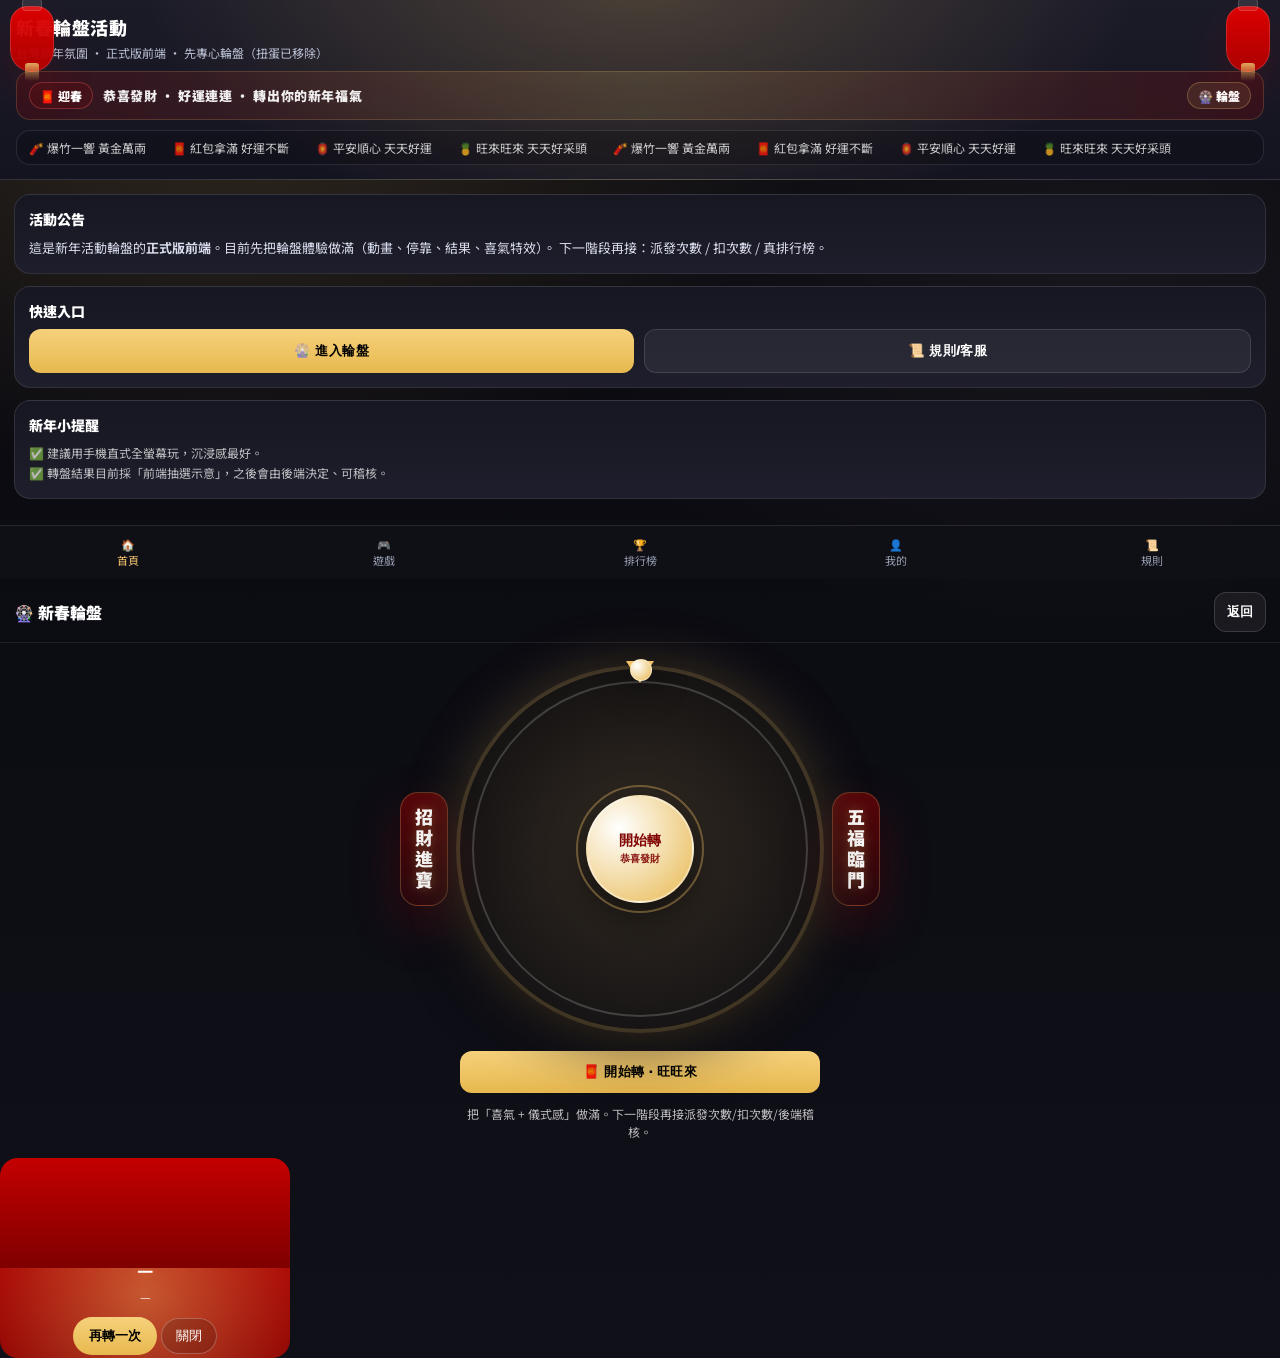
==== commit 08cd108f: "Update stylesheet link with versioning" ====
--- a/index.html
+++ b/index.html
@@ -10,7 +10,7 @@
   <link rel="preconnect" href="https://fonts.gstatic.com" crossorigin>
   <link href="https://fonts.googleapis.com/css2?family=Noto+Sans+TC:wght@700;900&display=swap" rel="stylesheet">
 
-  <link rel="stylesheet" href="./style.css"/>
+  <link rel="stylesheet" href="./style.css?v=20260201b">
 </head>
 
 <body>
--- a/style.css
+++ b/style.css
@@ -1,492 +1,522 @@
-document.addEventListener("DOMContentLoaded", async () => {
-  // =========================
-  // Config
-  // =========================
-  const API_BASE = ""; // 之後可填 https://your-api.example.com
-  const USE_MOCK = true; // ✅ 先讓前端可跑；接後端時改 false
-
-  // =========================
-  // Simple helpers
-  // =========================
-  const $ = (sel) => document.querySelector(sel);
-  const $$ = (sel) => Array.from(document.querySelectorAll(sel));
-
-  function setText(id, v) {
-    const el = document.getElementById(id);
-    if (el) el.textContent = v;
-  }
-
-  function uuidv4() {
-    // crypto-safe if available
-    if (crypto?.randomUUID) return crypto.randomUUID();
-    const r = (n) => (crypto.getRandomValues(new Uint8Array(n)));
-    const b = r(16);
-    b[6] = (b[6] & 0x0f) | 0x40;
-    b[8] = (b[8] & 0x3f) | 0x80;
-    const hex = [...b].map(x => x.toString(16).padStart(2, "0")).join("");
-    return `${hex.slice(0,8)}-${hex.slice(8,12)}-${hex.slice(12,16)}-${hex.slice(16,20)}-${hex.slice(20)}`;
-  }
-
-  // =========================
-  // Router (hash-based)
-  // =========================
-  const ROUTES = ["home", "game", "rank", "me", "rules"];
-  const pageTitle = document.getElementById("pageTitle");
-  const pageSubTitle = document.getElementById("pageSubTitle");
-
-  function getRoute() {
-    const h = (location.hash || "#/home").replace("#/", "");
-    return ROUTES.includes(h) ? h : "home";
-  }
-
-  function setActiveRoute(route) {
-    ROUTES.forEach((r) => {
-      const page = document.getElementById(`page-${r}`);
-      if (page) page.classList.toggle("active", r === route);
-
-      const tab = document.querySelector(`.tab[data-route="${r}"]`);
-      if (tab) tab.classList.toggle("active", r === route);
-    });
-
-    const page = document.getElementById(`page-${route}`);
-    if (page && pageTitle && pageSubTitle) {
-      pageTitle.textContent = route === "home" ? "🧧 新春轉盤活動" : (page.dataset.title || "");
-      pageSubTitle.textContent = page.dataset.sub || "";
-    }
-  }
-
-  function onRouteChange() {
-    const route = getRoute();
-    setActiveRoute(route);
-
-    // 避免切頁後 scroll 保留（LIFF 內常見）
-    const viewport = document.getElementById("viewport");
-    if (viewport) viewport.scrollTo({ top: 0, behavior: "instant" });
-
-    // 特定頁可做刷新
-    if (route === "rank") loadLeaderboard();
-    if (route === "me") loadMe();
-    if (route === "game") refreshSpinState();
-  }
-
-  window.addEventListener("hashchange", onRouteChange);
-
-  // =========================
-  // Backend client skeleton
-  // =========================
-  const mockDB = {
-    me: { displayName: "訪客", lineUserId: "Uxxxxxxxx(mock)", spinsLeft: 3 },
-    leaderboard: [
-      { rank: 1, name: "小明", score: "👑×1" },
-      { rank: 2, name: "阿華", score: "🧧×2" },
-      { rank: 3, name: "小美", score: "🏮×3" },
-    ],
-    // server authority prizeId (string)
-    prizes: [
-      { prizeId: "P1", name: "🍍 旺來好運", sub: "旺旺來！新的一年順順利利。" },
-      { prizeId: "P2", name: "🧧 紅包加持", sub: "福氣滿滿，恭喜發財！" },
-      { prizeId: "P3", name: "🏮 平安順心", sub: "平安順心，日日是好日。" },
-      { prizeId: "P4", name: "🧨 爆竹大吉", sub: "爆竹一響，萬事如意！" },
-      { prizeId: "P5", name: "🎯 好彩頭", sub: "有彩頭，做啥都順！" },
-      { prizeId: "P6", name: "👑 超級好運", sub: "今天運勢爆棚！" },
-    ],
-    // 防重送：記住 clientSpinId
-    usedSpinIds: new Set(),
-  };
-
-  async function apiFetch(path, { method = "GET", headers = {}, body } = {}) {
-    if (USE_MOCK) {
-      return mockFetch(path, { method, headers, body });
-    }
-    const res = await fetch(`${API_BASE}${path}`, {
-      method,
-      headers: { "Content-Type": "application/json", ...headers },
-      body: body ? JSON.stringify(body) : undefined,
-      credentials: "include",
-    });
-    const data = await res.json().catch(() => ({}));
-    if (!res.ok) {
-      const msg = data?.message || `HTTP ${res.status}`;
-      throw new Error(msg);
-    }
-    return data;
-  }
-
-  async function mockFetch(path, { method, body } = {}) {
-    // very small latency simulate
-    await new Promise(r => setTimeout(r, 120));
-
-    if (path === "/me" && method === "GET") {
-      return { ok: true, data: mockDB.me };
-    }
-
-    if (path.startsWith("/leaderboard") && method === "GET") {
-      return { ok: true, data: { items: mockDB.leaderboard, updatedAt: new Date().toISOString() } };
-    }
-
-    if (path === "/spin" && method === "POST") {
-      const { clientSpinId } = body || {};
-      if (!clientSpinId) return { ok: false, message: "missing clientSpinId" };
-
-      if (mockDB.usedSpinIds.has(clientSpinId)) {
-        // idempotent: return same outcome (這裡用簡化：直接擋)
-        return { ok: false, code: "DUPLICATE_SPIN", message: "duplicate spin" };
-      }
-      if (mockDB.me.spinsLeft <= 0) {
-        return { ok: false, code: "NO_SPINS", message: "no spins left" };
-      }
-
-      mockDB.usedSpinIds.add(clientSpinId);
-      mockDB.me.spinsLeft -= 1;
-
-      // weighted pick
-      const weights = [28,22,18,14,10,6];
-      const total = weights.reduce((a,b)=>a+b,0);
-      let r = Math.random() * total;
-      let idx = weights.length - 1;
-      for (let i=0;i<weights.length;i++){
-        r -= weights[i];
-        if (r <= 0){ idx = i; break; }
-      }
-      const prize = mockDB.prizes[idx];
-
-      return {
-        ok: true,
-        data: {
-          clientSpinId,
-          prizeId: prize.prizeId,
-          spinsLeft: mockDB.me.spinsLeft,
-          awardedAt: new Date().toISOString(),
-        }
-      };
-    }
-
-    if (path === "/auth/line" && method === "POST") {
-      return { ok: true, data: { session: "mock", lineUserId: mockDB.me.lineUserId } };
-    }
-
-    return { ok: false, message: `mock: unknown endpoint ${method} ${path}` };
-  }
-
-  // =========================
-  // UI: load me / leaderboard
-  // =========================
-  async function refreshSpinState() {
-    try {
-      const res = await apiFetch("/me", { method: "GET" });
-      const me = res.data;
-      setText("spinLeft", me.spinsLeft ?? "—");
-      setText("meSpinLeft", me.spinsLeft ?? "—");
-      setText("meName", me.displayName ?? "—");
-      setText("meLineId", me.lineUserId ?? "—");
-
-      const spinHint = document.getElementById("spinHint");
-      if (spinHint) spinHint.textContent = (me.spinsLeft > 0) ? "恭喜發財" : "次數不足";
-    } catch (e) {
-      const spinHint = document.getElementById("spinHint");
-      if (spinHint) spinHint.textContent = "連線異常";
-    }
-  }
-
-  async function loadMe() {
-    await refreshSpinState();
-  }
-
-  async function loadLeaderboard() {
-    try {
-      const res = await apiFetch("/leaderboard", { method: "GET" });
-      const items = res.data?.items || [];
-      const ol = document.getElementById("rankList");
-      if (!ol) return;
-      ol.innerHTML = items.map(x => `
-        <li>
-          <span class="rk">${x.rank}</span>
-          <span class="nm">${escapeHtml(x.name)}</span>
-          <span class="sc">${escapeHtml(x.score)}</span>
-        </li>
-      `).join("");
-    } catch {}
-  }
-
-  function escapeHtml(s) {
-    return String(s ?? "").replace(/[&<>"']/g, (c) => ({
-      "&":"&amp;","<":"&lt;",">":"&gt;",'"':"&quot;","'":"&#39;"
-    }[c]));
-  }
-
-  // =========================
-  // Roulette (your original, with server-authoritative prize)
-  // =========================
-  const canvas = document.getElementById("wheelCanvas");
-  const ctx = canvas.getContext("2d");
-
-  const spinBtn = document.getElementById("spinBtn");
-  const pointer = document.querySelector(".pointer");
-
-  const overlay = document.getElementById("resultOverlay");
-  const envelope = document.getElementById("resultEnvelope");
-  const resultText = document.getElementById("resultText");
-  const resultSub = document.getElementById("resultSub");
-  const againBtn = document.getElementById("againBtn");
-  const closeBtn = document.getElementById("closeBtn");
-
-  const contactBtn = document.getElementById("contactBtn");
-
-  const W = canvas.width;
-  const H = canvas.height;
-  const cx = W / 2;
-  const cy = H / 2;
-  const radius = 270;
-
-  // ✅ prizes: key = prizeId (server authority)
-  const PRIZES = [
-    { prizeId:"P1", name: "🍍 旺來好運", sub: "旺旺來！新的一年順順利利。", weight: 28 },
-    { prizeId:"P2", name: "🧧 紅包加持", sub: "福氣滿滿，恭喜發財！", weight: 22 },
-    { prizeId:"P3", name: "🏮 平安順心", sub: "平安順心，日日是好日。", weight: 18 },
-    { prizeId:"P4", name: "🧨 爆竹大吉", sub: "爆竹一響，萬事如意！", weight: 14 },
-    { prizeId:"P5", name: "🎯 好彩頭", sub: "有彩頭，做啥都順！", weight: 10 },
-    { prizeId:"P6", name: "👑 超級好運", sub: "今天運勢爆棚！", weight: 6 },
-  ];
-
-  const n = PRIZES.length;
-  const slice = (Math.PI * 2) / n;
-
-  let state = "idle";
-  let currentRotation = 0;
-  let lastSector = 0;
-
-  // ✅ 等字體載好（iPhone/Chrome canvas 字寬一致）
-  if (document.fonts && document.fonts.ready) {
-    try { await document.fonts.ready; } catch {}
-  }
-
-  function tierColor(i) {
-    if (i === n - 1) return "rgba(242,195,107,.60)";
-    if (i >= n - 3) return i % 2 ? "rgba(255,204,102,.28)" : "rgba(179,0,0,.32)";
-    return i % 2 ? "rgba(0,0,0,.16)" : "rgba(179,0,0,.34)";
-  }
-
-  function drawWheel() {
-    ctx.clearRect(0, 0, W, H);
-
-    const grd = ctx.createRadialGradient(cx, cy, 20, cx, cy, radius);
-    grd.addColorStop(0, "rgba(242,195,107,.22)");
-    grd.addColorStop(1, "rgba(0,0,0,.30)");
-    ctx.beginPath();
-    ctx.arc(cx, cy, radius, 0, Math.PI * 2);
-    ctx.fillStyle = grd;
-    ctx.fill();
-
-    for (let i = 0; i < n; i++) {
-      const a0 = i * slice - Math.PI / 2;
-      const a1 = a0 + slice;
-
-      ctx.beginPath();
-      ctx.moveTo(cx, cy);
-      ctx.arc(cx, cy, radius, a0, a1);
-      ctx.closePath();
-      ctx.fillStyle = tierColor(i);
-      ctx.fill();
-
-      ctx.strokeStyle = "rgba(255,255,255,.14)";
-      ctx.lineWidth = 3;
-      ctx.stroke();
-
-      ctx.save();
-      ctx.translate(cx, cy);
-      ctx.rotate(a0 + slice / 2);
-      ctx.textAlign = "right";
-      ctx.fillStyle = "rgba(255,255,255,.95)";
-      ctx.font = (i === n - 1)
-        ? '900 28px "Noto Sans TC", system-ui, sans-serif'
-        : '900 26px "Noto Sans TC", system-ui, sans-serif';
-      ctx.fillText(PRIZES[i].name, radius - 20, 10);
-      ctx.restore();
-    }
-
-    ctx.beginPath();
-    ctx.arc(cx, cy, radius - 10, 0, Math.PI * 2);
-    ctx.strokeStyle = "rgba(242,195,107,.45)";
-    ctx.lineWidth = 10;
-    ctx.stroke();
-  }
-
-  drawWheel();
-
-  function tick() {
-    if (!pointer) return;
-    pointer.classList.remove("tick");
-    void pointer.offsetWidth;
-    pointer.classList.add("tick");
-  }
-
-  function easeOutCubic(t) {
-    return 1 - Math.pow(1 - t, 3);
-  }
-
-  function prizeIdToIndex(prizeId) {
-    const idx = PRIZES.findIndex(p => p.prizeId === prizeId);
-    return idx >= 0 ? idx : 0;
-  }
-
-  async function requestSpinFromServer() {
-    const clientSpinId = uuidv4();
-    const res = await apiFetch("/spin", {
-      method: "POST",
-      body: { clientSpinId }
-    });
-
-    // res: { ok:true, data:{ prizeId, spinsLeft, ... } }
-    const prizeId = res.data?.prizeId;
-    const spinsLeft = res.data?.spinsLeft;
-
-    if (typeof spinsLeft !== "undefined") {
-      setText("spinLeft", spinsLeft);
-      setText("meSpinLeft", spinsLeft);
-      const spinHint = document.getElementById("spinHint");
-      if (spinHint) spinHint.textContent = (spinsLeft > 0) ? "恭喜發財" : "次數不足";
-    }
-
-    return { clientSpinId, prizeId };
-  }
-
-  function spinToIndex(idx) {
-    state = "spinning";
-
-    overlay.classList.remove("show");
-    overlay.setAttribute("aria-hidden", "true");
-    envelope.classList.remove("open");
-
-    const degPer = 360 / n;
-    const centerDeg = (idx + 0.5) * degPer;
-
-    const extraRounds = 5 + Math.floor(Math.random() * 2);
-    const start = currentRotation;
-    const end = start + extraRounds * 360 + (360 - centerDeg);
-
-    const duration = 4200;
-    const t0 = performance.now();
-
-    lastSector = Math.floor(start / degPer);
-
-    function raf(now) {
-      const t = Math.min(1, (now - t0) / duration);
-      const eased = easeOutCubic(t);
-      const rot = start + (end - start) * eased;
-
-      const sector = Math.floor(rot / degPer);
-      if (sector !== lastSector) {
-        tick();
-        lastSector = sector;
-      }
-
-      currentRotation = rot;
-      canvas.style.transform = `rotate(${currentRotation}deg)`;
-
-      if (t < 1) {
-        requestAnimationFrame(raf);
-        return;
-      }
-
-      currentRotation = currentRotation % 360;
-      showResult(idx);
-      state = "idle";
-    }
-
-    requestAnimationFrame(raf);
-  }
-
-  function showResult(idx) {
-    const prize = PRIZES[idx];
-    resultText.textContent = prize.name;
-    resultSub.textContent = prize.sub;
-
-    overlay.classList.add("show");
-    overlay.setAttribute("aria-hidden", "false");
-
-    requestAnimationFrame(() => {
-      envelope.classList.add("open");
-    });
-  }
-
-  async function spinOnce() {
-    if (state !== "idle") return;
-
-    // 先檢查剩餘次數（UI 友善），真正權威仍由 /spin 決定
-    const left = Number(document.getElementById("spinLeft")?.textContent ?? "0");
-    if (!Number.isNaN(left) && left <= 0) {
-      resultText.textContent = "次數不足";
-      resultSub.textContent = "請等待管理端派發遊玩次數。";
-      overlay.classList.add("show");
-      overlay.setAttribute("aria-hidden", "false");
-      requestAnimationFrame(() => envelope.classList.add("open"));
-      return;
-    }
-
-    state = "spinning"; // lock early to prevent double tap
-    try {
-      const { prizeId } = await requestSpinFromServer();
-      const idx = prizeIdToIndex(prizeId);
-      spinToIndex(idx);
-    } catch (e) {
-      state = "idle";
-      resultText.textContent = "連線失敗";
-      resultSub.textContent = e?.message || "請稍後再試";
-      overlay.classList.add("show");
-      overlay.setAttribute("aria-hidden", "false");
-      requestAnimationFrame(() => envelope.classList.add("open"));
-    }
-  }
-
-  // =========================
-  // Events
-  // =========================
-  spinBtn?.addEventListener("click", (e) => {
-    e.preventDefault();
-    spinOnce();
-  });
-
-  againBtn?.addEventListener("click", (e) => {
-    e.preventDefault();
-    e.stopPropagation();
-    overlay.classList.remove("show");
-    envelope.classList.remove("open");
-    requestAnimationFrame(() => spinOnce());
-  });
-
-  closeBtn?.addEventListener("click", (e) => {
-    e.preventDefault();
-    e.stopPropagation();
-    overlay.classList.remove("show");
-    envelope.classList.remove("open");
-  });
-
-  overlay?.addEventListener("click", (e) => {
-    if (e.target === overlay) {
-      overlay.classList.remove("show");
-      envelope.classList.remove("open");
-    }
-  });
-
-  // 點 badge 直接去我的
-  $("#spinBadge")?.addEventListener("click", () => {
-    location.hash = "#/me";
-  });
-
-  contactBtn?.addEventListener("click", () => {
-    // 之後你可改成 LIFF openWindow / openChat
-    alert("請改成跳轉 LINE OA / 客服連結（示意）");
-  });
-
-  // =========================
-  // Initial boot
-  // =========================
-  // 預設路由
-  if (!location.hash) location.hash = "#/home";
-
-  // 先抓一次 me，讓次數/我的頁有值
-  await refreshSpinState();
-
-  // render route
-  onRouteChange();
-});
+:root{
+  --bg:#0b0b10;
+  --card:#171722;
+  --card2:#1e1e2c;
+  --line:rgba(255,255,255,.10);
+
+  --red:#b30000;
+  --red2:#7f0000;
+  --gold:#f2c36b;
+  --gold2:#e7b84f;
+
+  --text:#ffffff;
+  --muted:#b9bfd3;
+  --muted2:rgba(255,255,255,.72);
+
+  --ok:#3ddc97;
+  --warn:#ffcc66;
+  --bad:#ff6b6b;
+}
+
+*{box-sizing:border-box}
+
+body{
+  margin:0;
+  color:var(--text);
+  font-family:"Noto Sans TC",system-ui,-apple-system,"Segoe UI",sans-serif;
+  -webkit-text-size-adjust:100%;
+  background:
+    radial-gradient(1000px 700px at 18% 5%, rgba(242,195,107,.18), transparent 60%),
+    radial-gradient(900px 600px at 85% 20%, rgba(255,255,255,.05), transparent 62%),
+    linear-gradient(180deg,#08080d,#101019);
+  overflow:hidden;
+}
+
+.app{
+  max-width:480px;
+  margin:0 auto;
+  min-height:100dvh;
+  display:flex;
+  flex-direction:column;
+  padding-top: env(safe-area-inset-top);
+  padding-bottom: env(safe-area-inset-bottom);
+}
+
+.header{
+  position:relative;
+  padding:14px 16px 14px;
+  background:
+    radial-gradient(800px 400px at 50% -10%, rgba(242,195,107,.22), transparent 62%),
+    linear-gradient(180deg,#1b1b28,#141421);
+  border-bottom:1px solid var(--line);
+  overflow:hidden;
+}
+
+.title{font-size:18px;font-weight:1000;letter-spacing:.5px}
+.sub{font-size:12px;color:var(--muted);margin-top:4px}
+
+/* lanterns */
+.lantern{
+  position:absolute;
+  top:6px;
+  width:44px; height:66px;
+  border-radius:18px 18px 22px 22px;
+  background:linear-gradient(180deg,#e60000,#b30000);
+  border:1px solid rgba(255,255,255,.16);
+  box-shadow:0 18px 50px rgba(179,0,0,.20);
+  opacity:.95;
+}
+.lantern:before{
+  content:"";
+  position:absolute;
+  left:50%; top:-10px;
+  transform:translateX(-50%);
+  width:18px; height:12px;
+  border-radius:6px 6px 4px 4px;
+  background:rgba(255,255,255,.10);
+  border:1px solid rgba(255,255,255,.16);
+}
+.lantern:after{
+  content:"";
+  position:absolute;
+  left:50%; bottom:-10px;
+  transform:translateX(-50%);
+  width:14px; height:18px;
+  border-radius:3px;
+  background:linear-gradient(180deg,var(--gold),transparent);
+  filter:drop-shadow(0 10px 20px rgba(242,195,107,.25));
+  opacity:.9;
+}
+.l1{left:10px; animation:sway 3.4s ease-in-out infinite alternate}
+.l2{right:10px; transform-origin:50% 0%; animation:sway 3.0s ease-in-out infinite alternate-reverse}
+@keyframes sway{
+  from{ transform:rotate(-3deg) translateY(0) }
+  to{ transform:rotate(3deg) translateY(2px) }
+}
+
+/* couplet banner */
+.banner{
+  margin-top:10px;
+  background:
+    linear-gradient(90deg, rgba(179,0,0,.18), rgba(242,195,107,.12), rgba(179,0,0,.18));
+  border:1px solid rgba(242,195,107,.18);
+  border-radius:14px;
+  padding:10px 12px;
+  display:flex;
+  align-items:center;
+  justify-content:space-between;
+  gap:10px;
+}
+.badge{
+  display:inline-flex;
+  align-items:center;
+  gap:6px;
+  padding:4px 10px;
+  border-radius:999px;
+  font-size:12px;
+  font-weight:900;
+  border:1px solid rgba(255,255,255,.12);
+  background:rgba(255,255,255,.06);
+}
+.badge.red{ border-color:rgba(255,107,107,.30); background:rgba(179,0,0,.14) }
+.badge.gold{ border-color:rgba(242,195,107,.28); background:rgba(242,195,107,.10) }
+
+.bannerText{
+  flex:1;
+  font-weight:1000;
+  letter-spacing:.6px;
+  font-size:13px;
+  color:rgba(255,255,255,.92);
+}
+
+/* ticker */
+.ticker{
+  margin-top:10px;
+  border:1px solid rgba(255,255,255,.10);
+  border-radius:14px;
+  overflow:hidden;
+  background:rgba(0,0,0,.18);
+}
+.tickerTrack{
+  display:flex;
+  gap:26px;
+  padding:8px 12px;
+  white-space:nowrap;
+  will-change:transform;
+  animation:marquee 18s linear infinite;
+  font-size:12px;
+  color:rgba(255,255,255,.78);
+}
+@keyframes marquee{
+  from{ transform:translateX(0) }
+  to{ transform:translateX(-50%) }
+}
+
+/* main */
+.main{flex:1;overflow:auto;-webkit-overflow-scrolling:touch;padding:14px}
+.card{
+  background:linear-gradient(180deg,var(--card),var(--card2));
+  border:1px solid var(--line);
+  border-radius:16px;
+  padding:14px;
+  margin-bottom:12px;
+}
+.section-title{font-size:14px;font-weight:1000;margin-bottom:8px}
+.p{font-size:13px;color:#d7dbeb;line-height:1.7}
+.p.muted{color:var(--muted2);font-size:12px;line-height:1.7}
+
+.btn{
+  width:100%;
+  padding:12px;
+  border:none;
+  border-radius:12px;
+  font-weight:1000;
+  letter-spacing:.4px;
+  background:linear-gradient(180deg,#f6d17b,#e7b84f);
+  color:#000;
+  cursor:pointer;
+}
+.btn.dark{
+  background:rgba(255,255,255,.06);
+  color:#fff;
+  border:1px solid rgba(255,255,255,.12);
+}
+.btn:active{transform:translateY(1px)}
+.row{display:flex; gap:10px}
+.row .btn{flex:1}
+
+.tabbar{
+  display:flex;
+  border-top:1px solid var(--line);
+  background:#0f0f16;
+}
+.tab{
+  flex:1;
+  text-align:center;
+  padding:10px 4px;
+  font-size:11px;
+  color:#9aa0b3;
+  cursor:pointer;
+  user-select:none;
+}
+.tab.active{color:var(--gold)}
+
+.view{display:none}
+.view.active{display:block}
+
+/* leaderboard/profile/rules */
+.rank{
+  display:flex;
+  justify-content:space-between;
+  padding:8px 0;
+  border-bottom:1px solid rgba(255,255,255,.08);
+  font-size:13px;
+}
+.profile-row{
+  display:flex;
+  justify-content:space-between;
+  padding:8px 0;
+  border-bottom:1px solid rgba(255,255,255,.08);
+  font-size:13px;
+}
+.rule{font-size:12px;line-height:1.75;color:#d7dbeb}
+
+/* confetti / fireworks */
+.confetti{
+  position:fixed; inset:0; pointer-events:none; z-index:80; overflow:hidden;
+}
+.confetti i{
+  position:absolute;
+  top:-12px;
+  width:10px;height:16px;border-radius:2px;
+  opacity:.9;
+}
+
+/* ===========================
+   ✅ 新輪盤：Roulette Overlay
+   =========================== */
+.rouletteOverlay{
+  position:fixed;
+  inset:0;
+  display:none;
+  z-index:60;
+  background:
+    radial-gradient(900px 600px at 15% 10%, rgba(242,195,107,.18), transparent 60%),
+    radial-gradient(900px 600px at 85% 30%, rgba(255,255,255,.06), transparent 60%),
+    linear-gradient(180deg,#0c0c12,#12121a);
+}
+.rouletteOverlay.show{display:block}
+
+.rouletteTop{
+  padding:14px 14px 10px;
+  display:flex;
+  align-items:center;
+  justify-content:space-between;
+  border-bottom:1px solid rgba(255,255,255,.08);
+}
+.rouletteTop .t{font-weight:1000}
+.backBtn{
+  border:1px solid rgba(255,255,255,.14);
+  background:rgba(255,255,255,.06);
+  color:#fff;
+  border-radius:12px;
+  padding:10px 12px;
+  font-weight:1000;
+  cursor:pointer;
+}
+
+.rouletteBody{
+  padding:16px;
+  display:flex;
+  flex-direction:column;
+  gap:12px;
+  align-items:center;
+}
+
+.roulette-container{
+  display:flex;
+  align-items:center;
+  justify-content:center;
+  gap:12px;
+  padding:10px;
+}
+
+/* 春聯 */
+.couplet{
+  writing-mode:vertical-rl;
+  text-orientation:upright;
+  font-weight:900;
+  letter-spacing:3px;
+  font-size:18px;
+  padding:14px 10px;
+  border-radius:18px;
+  background:linear-gradient(180deg, rgba(179,0,0,.45), rgba(127,0,0,.25));
+  border:1px solid rgba(242,195,107,.25);
+  box-shadow:0 18px 50px rgba(179,0,0,.25);
+  text-shadow:0 0 12px rgba(242,195,107,.35);
+}
+
+.wheel-area{
+  position:relative;
+  width:min(360px,92vw);
+  aspect-ratio:1/1;
+  display:flex;
+  align-items:center;
+  justify-content:center;
+}
+
+/* 指針 */
+.pointer{
+  position:absolute;
+  top:-8px;
+  left:50%;
+  transform:translateX(-50%);
+  width:0;height:0;
+  border-left:14px solid transparent;
+  border-right:14px solid transparent;
+  border-top:22px solid var(--gold);
+  filter:drop-shadow(0 8px 16px rgba(0,0,0,.5));
+  z-index:20;
+  pointer-events:none;
+}
+.pointer::after{
+  content:"";
+  position:absolute;
+  left:-10px;
+  top:-24px;
+  width:20px;
+  height:20px;
+  border-radius:50%;
+  background:radial-gradient(circle at 30% 30%, #fff, var(--gold2));
+  border:1px solid rgba(255,255,255,.35);
+}
+.pointer.tick{ animation:pointerTick .08s ease-out; }
+@keyframes pointerTick{
+  from{ transform:translateX(-50%) rotate(0deg); }
+  to{ transform:translateX(-50%) rotate(-10deg); }
+}
+
+/* 輪盤殼 */
+.wheel-shell{
+  position:relative;
+  width:100%;
+  height:100%;
+  border-radius:50%;
+  background: radial-gradient(circle at 50% 50%, rgba(242,195,107,.18), rgba(0,0,0,.35));
+  padding:12px;
+  box-shadow:
+    0 0 0 4px rgba(242,195,107,.15),
+    0 0 60px rgba(242,195,107,.25),
+    0 20px 60px rgba(0,0,0,.6);
+  z-index:10;
+  pointer-events:none;
+}
+#wheelCanvas{
+  width:100%;
+  height:100%;
+  border-radius:50%;
+  border:2px solid rgba(255,255,255,.18);
+  pointer-events:none;
+  will-change: transform;
+  transform: translateZ(0);
+}
+
+/* 中心按鈕 */
+.center-btn{
+  position:absolute;
+  left:50%;
+  top:50%;
+  transform:translate(-50%,-50%);
+  width:108px;
+  height:108px;
+  border-radius:50%;
+  background:radial-gradient(circle at 30% 30%, #fff, var(--gold2));
+  border:2px solid rgba(255,255,255,.4);
+  box-shadow:0 16px 40px rgba(0,0,0,.6);
+  display:flex;
+  flex-direction:column;
+  align-items:center;
+  justify-content:center;
+  color:var(--red2);
+  font-weight:900;
+  cursor:pointer;
+  z-index:1000;
+  animation:pulse 2.4s ease-in-out infinite;
+}
+.center-btn span{font-size:14px;}
+.center-btn small{font-size:10px;opacity:.9;margin-top:2px;}
+.center-btn:active{ transform:translate(-50%,-50%) scale(.98); }
+
+@keyframes pulse{
+  0%{ box-shadow:0 0 0 0 rgba(242,195,107,.45), 0 16px 40px rgba(0,0,0,.6);}
+  70%{ box-shadow:0 0 0 18px rgba(242,195,107,0), 0 16px 40px rgba(0,0,0,.6);}
+  100%{ box-shadow:0 0 0 0 rgba(242,195,107,0), 0 16px 40px rgba(0,0,0,.6);}
+}
+.glow-ring{
+  position:absolute;
+  inset:-12px;
+  border-radius:50%;
+  border:2px solid rgba(242,195,107,.35);
+  animation: ringPulse 2s ease-in-out infinite;
+  pointer-events:none;
+}
+@keyframes ringPulse{
+  0%{opacity:.4; transform:scale(1);}
+  100%{opacity:.9; transform:scale(1.08);}
+}
+
+.wheelHint{
+  width: min(360px, 92vw);
+  color:rgba(255,255,255,.72);
+  font-size:12px;
+  line-height:1.55;
+  text-align:center;
+}
+
+/* ===========================
+   ✅ 新輪盤：結果紅包 overlay
+   =========================== */
+.result-overlay{
+  position:fixed;
+  inset:0;
+  display:none;
+  place-items:center;
+  background:rgba(0,0,0,.35);
+  -webkit-backdrop-filter: blur(4px);
+  backdrop-filter: blur(4px);
+  z-index:2147483647;
+  pointer-events:auto;
+  transform:none !important;
+}
+.result-overlay.show{ display:grid; }
+
+.result-envelope{
+  width:290px;
+  height:200px;
+  position:relative;
+  transform:none;
+  animation: popIn .28s ease-out forwards;
+}
+@keyframes popIn{
+  from{opacity:0; transform: translateY(18px) scale(.94);}
+  to{opacity:1; transform: translateY(0) scale(1);}
+}
+
+.envelope-top{
+  position:absolute;
+  top:0; left:0; right:0;
+  height:55%;
+  background:linear-gradient(180deg,#c40000,var(--red2));
+  border-radius:18px 18px 0 0;
+  z-index:3;
+  transform: translateY(0);
+}
+.envelope-body{
+  position:absolute;
+  bottom:0; left:0; right:0;
+  height:65%;
+  background:linear-gradient(180deg,var(--red),#8f0000);
+  border-radius:0 0 18px 18px;
+  padding:14px 14px 12px;
+  text-align:center;
+  overflow:hidden;
+  z-index:2;
+}
+
+.gold-light{
+  position:absolute;
+  inset:-40%;
+  background:radial-gradient(circle at 50% 50%, rgba(242,195,107,.45), transparent 60%);
+  animation: lightSpin 2.5s linear infinite;
+  pointer-events:none;
+}
+@keyframes lightSpin{
+  from{transform:rotate(0deg);}
+  to{transform:rotate(360deg);}
+}
+
+.result-text,.result-sub,.again-btn,.close-btn{ position:relative; z-index:5; }
+.result-text{
+  font-weight:900;
+  font-size:18px;
+  margin-top:14px;
+  text-shadow:0 0 12px rgba(242,195,107,.6);
+}
+.result-sub{
+  font-size:12px;
+  opacity:.9;
+  margin-top:6px;
+}
+
+.again-btn{
+  margin-top:12px;
+  padding:10px 16px;
+  border:none;
+  border-radius:999px;
+  font-weight:900;
+  background:linear-gradient(180deg,#f6d17b,#e7b84f);
+  cursor:pointer;
+}
+.close-btn{
+  margin-top:8px;
+  padding:8px 14px;
+  border:1px solid rgba(255,255,255,.25);
+  border-radius:999px;
+  background:rgba(0,0,0,.15);
+  color:#fff;
+  cursor:pointer;
+}
+
+.result-envelope.open .envelope-top{
+  animation: flapSlide .35s cubic-bezier(.2,.9,.2,1) forwards;
+}
+@keyframes flapSlide{
+  0%{ transform: translateY(0); }
+  100%{ transform: translateY(-46px); opacity:.92; }
+}
+/* 防止 extension 的全域 CSS 汙染：把 app 當成一個隔離 root */
+.app, .rouletteOverlay, .result-overlay{
+  all: initial;
+  font-family: "Noto Sans TC", system-ui, -apple-system, "Segoe UI", sans-serif;
+  color: var(--text);
+}
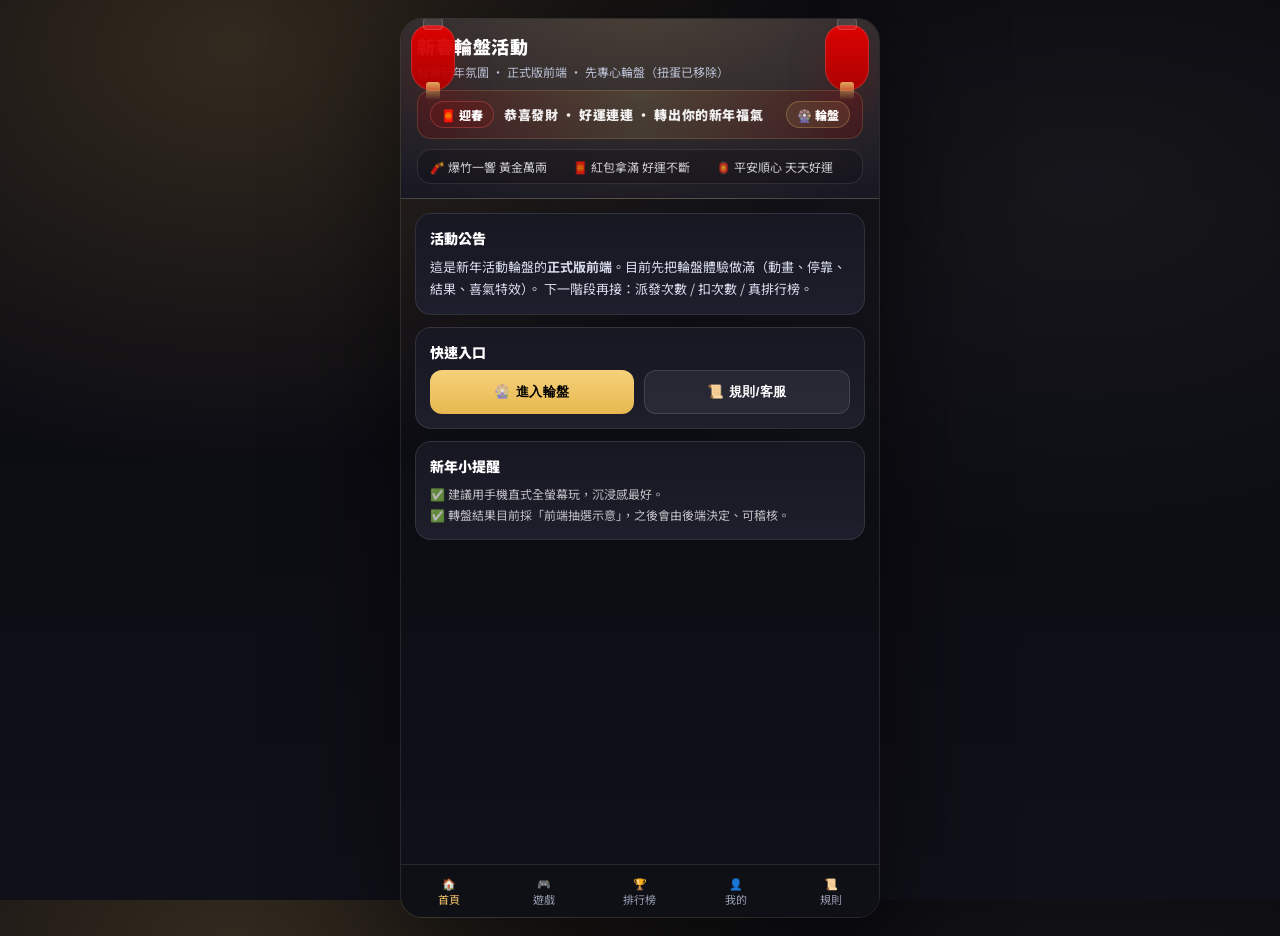
==== commit 42b3e5b7: "Update index.html" ====
--- a/index.html
+++ b/index.html
@@ -5,207 +5,913 @@
   <meta name="viewport" content="width=device-width,initial-scale=1,viewport-fit=cover"/>
   <title>新春輪盤活動</title>
 
-  <!-- ✅ WebFont：讓 iPhone/Chrome/Android 字型一致（你新輪盤依賴 fonts.ready） -->
+  <!-- WebFont：手機/桌機一致 -->
   <link rel="preconnect" href="https://fonts.googleapis.com">
   <link rel="preconnect" href="https://fonts.gstatic.com" crossorigin>
   <link href="https://fonts.googleapis.com/css2?family=Noto+Sans+TC:wght@700;900&display=swap" rel="stylesheet">
 
-  <link rel="stylesheet" href="./style.css?v=20260201b">
+  <style>
+    :root{
+      --bg:#0b0b10;
+      --card:#171722;
+      --card2:#1e1e2c;
+      --line:rgba(255,255,255,.10);
+
+      --red:#b30000;
+      --red2:#7f0000;
+      --gold:#f2c36b;
+      --gold2:#e7b84f;
+
+      --text:#ffffff;
+      --muted:#b9bfd3;
+      --muted2:rgba(255,255,255,.72);
+
+      --ok:#3ddc97;
+      --warn:#ffcc66;
+      --bad:#ff6b6b;
+    }
+
+    *{box-sizing:border-box}
+    html,body{height:100%}
+
+    body{
+      margin:0;
+      color:var(--text);
+      font-family:"Noto Sans TC",system-ui,-apple-system,"Segoe UI",sans-serif;
+      -webkit-text-size-adjust:100%;
+      background:
+        radial-gradient(1000px 700px at 18% 5%, rgba(242,195,107,.18), transparent 60%),
+        radial-gradient(900px 600px at 85% 20%, rgba(255,255,255,.05), transparent 62%),
+        linear-gradient(180deg,#08080d,#101019);
+    }
+
+    /* =========================
+       ✅ Phone Stage：桌機也長得像手機
+       ========================= */
+    .stage{
+      min-height:100dvh;
+      display:flex;
+      justify-content:center;
+      align-items:stretch;
+    }
+    .app{
+      width:min(480px, 100%);
+      min-height:100dvh;
+      display:flex;
+      flex-direction:column;
+      background:transparent;
+    }
+    @media (min-width:768px){
+      body{ overflow:auto; }
+      .stage{ padding:18px 0; align-items:flex-start; }
+      .app{
+        border-radius:22px;
+        overflow:hidden;
+        border:1px solid rgba(255,255,255,.10);
+        box-shadow:0 30px 120px rgba(0,0,0,.55);
+      }
+    }
+
+    /* header */
+    .header{
+      position:relative;
+      padding:14px 16px 14px;
+      background:
+        radial-gradient(800px 400px at 50% -10%, rgba(242,195,107,.22), transparent 62%),
+        linear-gradient(180deg,#1b1b28,#141421);
+      border-bottom:1px solid var(--line);
+      overflow:hidden;
+      padding-top: calc(14px + env(safe-area-inset-top));
+    }
+    .title{font-size:18px;font-weight:900;letter-spacing:.5px}
+    .sub{font-size:12px;color:var(--muted);margin-top:4px}
+
+    /* lanterns */
+    .lantern{
+      position:absolute;
+      top:6px;
+      width:44px; height:66px;
+      border-radius:18px 18px 22px 22px;
+      background:linear-gradient(180deg,#e60000,#b30000);
+      border:1px solid rgba(255,255,255,.16);
+      box-shadow:0 18px 50px rgba(179,0,0,.20);
+      opacity:.95;
+    }
+    .lantern:before{
+      content:"";
+      position:absolute;
+      left:50%; top:-10px;
+      transform:translateX(-50%);
+      width:18px; height:12px;
+      border-radius:6px 6px 4px 4px;
+      background:rgba(255,255,255,.10);
+      border:1px solid rgba(255,255,255,.16);
+    }
+    .lantern:after{
+      content:"";
+      position:absolute;
+      left:50%; bottom:-10px;
+      transform:translateX(-50%);
+      width:14px; height:18px;
+      border-radius:3px;
+      background:linear-gradient(180deg,var(--gold),transparent);
+      filter:drop-shadow(0 10px 20px rgba(242,195,107,.25));
+      opacity:.9;
+    }
+    .l1{left:10px; animation:sway 3.4s ease-in-out infinite alternate}
+    .l2{right:10px; transform-origin:50% 0%; animation:sway 3.0s ease-in-out infinite alternate-reverse}
+    @keyframes sway{
+      from{ transform:rotate(-3deg) translateY(0) }
+      to{ transform:rotate(3deg) translateY(2px) }
+    }
+
+    /* banner */
+    .banner{
+      margin-top:10px;
+      background:
+        linear-gradient(90deg, rgba(179,0,0,.18), rgba(242,195,107,.12), rgba(179,0,0,.18));
+      border:1px solid rgba(242,195,107,.18);
+      border-radius:14px;
+      padding:10px 12px;
+      display:flex;
+      align-items:center;
+      justify-content:space-between;
+      gap:10px;
+    }
+    .badge{
+      display:inline-flex;
+      align-items:center;
+      gap:6px;
+      padding:4px 10px;
+      border-radius:999px;
+      font-size:12px;
+      font-weight:900;
+      border:1px solid rgba(255,255,255,.12);
+      background:rgba(255,255,255,.06);
+      white-space:nowrap;
+    }
+    .badge.red{ border-color:rgba(255,107,107,.30); background:rgba(179,0,0,.14) }
+    .badge.gold{ border-color:rgba(242,195,107,.28); background:rgba(242,195,107,.10) }
+    .badge.ok{border-color:rgba(61,220,151,.35); background:rgba(61,220,151,.08)}
+    .badge.warn{border-color:rgba(255,204,102,.35); background:rgba(255,204,102,.08)}
+    .badge.bad{border-color:rgba(255,107,107,.35); background:rgba(255,107,107,.08)}
+
+    .bannerText{
+      flex:1;
+      font-weight:900;
+      letter-spacing:.6px;
+      font-size:13px;
+      color:rgba(255,255,255,.92);
+    }
+
+    /* ticker */
+    .ticker{
+      margin-top:10px;
+      border:1px solid rgba(255,255,255,.10);
+      border-radius:14px;
+      overflow:hidden;
+      background:rgba(0,0,0,.18);
+    }
+    .tickerTrack{
+      display:flex;
+      gap:26px;
+      padding:8px 12px;
+      white-space:nowrap;
+      will-change:transform;
+      animation:marquee 18s linear infinite;
+      font-size:12px;
+      color:rgba(255,255,255,.78);
+    }
+    @keyframes marquee{
+      from{ transform:translateX(0) }
+      to{ transform:translateX(-50%) }
+    }
+
+    /* main */
+    .main{
+      flex:1;
+      overflow:auto;
+      padding:14px;
+      padding-bottom: calc(14px + 64px + env(safe-area-inset-bottom));
+    }
+
+    .card{
+      background:linear-gradient(180deg,var(--card),var(--card2));
+      border:1px solid var(--line);
+      border-radius:16px;
+      padding:14px;
+      margin-bottom:12px;
+    }
+    .section-title{font-size:14px;font-weight:900;margin-bottom:8px}
+
+    .btn{
+      width:100%;
+      padding:12px;
+      border:none;
+      border-radius:12px;
+      font-weight:900;
+      letter-spacing:.4px;
+      background:linear-gradient(180deg,#f6d17b,#e7b84f);
+      color:#000;
+      cursor:pointer;
+    }
+    .btn.dark{
+      background:rgba(255,255,255,.06);
+      color:#fff;
+      border:1px solid rgba(255,255,255,.12);
+    }
+    .btn:active{transform:translateY(1px)}
+    .row{display:flex; gap:10px}
+    .row .btn{flex:1}
+
+    /* tabs */
+    .tabbar{
+      position:sticky;
+      bottom:0;
+      display:flex;
+      border-top:1px solid var(--line);
+      background:#0f0f16;
+      padding-bottom: env(safe-area-inset-bottom);
+    }
+    .tab{
+      flex:1;
+      text-align:center;
+      padding:10px 4px;
+      font-size:11px;
+      color:#9aa0b3;
+      cursor:pointer;
+      user-select:none;
+    }
+    .tab.active{color:var(--gold)}
+
+    .view{display:none}
+    .view.active{display:block}
+
+    /* leaderboard/profile/rules */
+    .rank{
+      display:flex;
+      justify-content:space-between;
+      padding:8px 0;
+      border-bottom:1px solid rgba(255,255,255,.08);
+      font-size:13px;
+    }
+    .profile-row{
+      display:flex;
+      justify-content:space-between;
+      padding:8px 0;
+      border-bottom:1px solid rgba(255,255,255,.08);
+      font-size:13px;
+    }
+    .rule{font-size:12px;line-height:1.75;color:#d7dbeb}
+
+    /* ---------- Result Modal (bottom sheet) ---------- */
+    .modal{
+      position:fixed;
+      inset:0;
+      background:rgba(0,0,0,.55);
+      display:none;
+      align-items:flex-end;
+      justify-content:center;
+      z-index:90;
+      padding:14px;
+      transform:none;
+    }
+    .modal.show{display:flex}
+    .sheet{
+      width:min(520px, 100%);
+      background:linear-gradient(180deg,#1a1a26,#141421);
+      border:1px solid rgba(255,255,255,.10);
+      border-radius:18px;
+      box-shadow:0 18px 60px rgba(0,0,0,.55);
+      overflow:hidden;
+    }
+    .sheetHead{
+      padding:12px 14px;
+      display:flex;
+      justify-content:space-between;
+      align-items:center;
+      border-bottom:1px solid rgba(255,255,255,.08);
+    }
+    .sheetHead b{font-size:14px}
+    .sheetHead button{
+      border:none;background:transparent;color:#fff;font-size:18px;cursor:pointer;
+      opacity:.85;
+    }
+    .sheetBody{padding:14px}
+    .resultTitle{font-weight:900;font-size:18px;margin:8px 0 6px}
+    .resultSub{color:var(--muted);font-size:12px;line-height:1.55}
+
+    /* ---------- Roulette Overlay (game) ---------- */
+    .rouletteOverlay{
+      position:fixed;
+      inset:0;
+      background:
+        radial-gradient(900px 600px at 15% 10%, rgba(242,195,107,.18), transparent 60%),
+        radial-gradient(900px 600px at 85% 30%, rgba(255,255,255,.06), transparent 60%),
+        linear-gradient(180deg,#0c0c12,#12121a);
+      display:none;
+      z-index:100;
+      transform:none;
+    }
+    .rouletteOverlay.show{display:block}
+    .rouletteTop{
+      padding:14px 14px 10px;
+      display:flex;
+      align-items:center;
+      justify-content:space-between;
+      border-bottom:1px solid rgba(255,255,255,.08);
+      padding-top: calc(14px + env(safe-area-inset-top));
+    }
+    .rouletteTop .t{font-weight:900}
+    .backBtn{
+      border:1px solid rgba(255,255,255,.14);
+      background:rgba(255,255,255,.06);
+      color:#fff;
+      border-radius:12px;
+      padding:10px 12px;
+      font-weight:900;
+      cursor:pointer;
+    }
+    .rouletteBody{
+      padding:16px;
+      display:flex;
+      flex-direction:column;
+      gap:12px;
+      align-items:center;
+    }
+
+    .wheelWrap{
+      width:min(360px, 92vw);
+      height:min(360px, 92vw);
+      position:relative;
+    }
+
+    .pointer{
+      position:absolute;
+      top:-6px;
+      left:50%;
+      transform:translateX(-50%);
+      width:0;height:0;
+      border-left:14px solid transparent;
+      border-right:14px solid transparent;
+      border-top:22px solid var(--gold);
+      filter:drop-shadow(0 8px 16px rgba(0,0,0,.45));
+      z-index:4;
+      pointer-events:none;
+    }
+    .pointer::after{
+      content:"";
+      position:absolute;
+      left:-10px; top:-24px;
+      width:20px; height:20px;
+      border-radius:50%;
+      background:radial-gradient(circle at 30% 30%, #fff, var(--gold2));
+      border:1px solid rgba(255,255,255,.35);
+    }
+    .pointer.tick{ animation:pointerTick .08s ease-out; }
+    @keyframes pointerTick{
+      from{ transform:translateX(-50%) rotate(0deg); }
+      to{ transform:translateX(-50%) rotate(-10deg); }
+    }
+
+    .wheel{
+      width:100%; height:100%;
+      border-radius:50%;
+      padding:10px;
+      background:radial-gradient(circle at 50% 50%, rgba(0,0,0,.22), rgba(0,0,0,.35));
+      box-shadow:
+        0 0 0 4px rgba(242,195,107,.10),
+        0 20px 60px rgba(0,0,0,.55);
+    }
+    .wheelInner{
+      width:100%; height:100%;
+      border-radius:50%;
+      border:2px solid rgba(255,255,255,.18);
+      overflow:hidden;
+      background:linear-gradient(180deg, rgba(179,0,0,.25), rgba(127,0,0,.28));
+      position:relative;
+    }
+    #wheelCanvas{
+      width:100%;
+      height:100%;
+      display:block;
+      border-radius:50%;
+      will-change: transform;
+      transform: translateZ(0);
+      pointer-events:none;
+    }
+
+    .centerBtn{
+      position:absolute;
+      left:50%; top:50%;
+      transform:translate(-50%,-50%);
+      width:98px; height:98px;
+      border-radius:50%;
+      background:radial-gradient(circle at 30% 30%, #fff, var(--gold2));
+      border:2px solid rgba(255,255,255,.32);
+      box-shadow:0 16px 40px rgba(0,0,0,.45);
+      display:flex;
+      flex-direction:column;
+      align-items:center;
+      justify-content:center;
+      color:#7f0000;
+      font-weight:900;
+      user-select:none;
+      cursor:pointer;
+      z-index:6;
+    }
+    .centerBtn span{font-size:14px}
+    .centerBtn small{font-size:10px; opacity:.9; margin-top:3px}
+    .centerBtn:active{ transform:translate(-50%,-50%) scale(.98); }
+
+    .wheelHint{
+      width:min(360px, 92vw);
+      color:rgba(255,255,255,.72);
+      font-size:12px;
+      line-height:1.55;
+      text-align:center;
+    }
+
+    /* confetti */
+    .confetti{
+      position:fixed; inset:0; pointer-events:none; z-index:120; overflow:hidden;
+    }
+    .confetti i{
+      position:absolute;
+      top:-12px;
+      width:10px;height:16px;border-radius:2px;
+      opacity:.9;
+    }
+  </style>
 </head>
 
 <body>
-<div class="app">
-  <div class="header">
-    <div class="lantern l1"></div>
-    <div class="lantern l2"></div>
-
-    <div class="title">新春輪盤活動</div>
-    <div class="sub">台灣新年氛圍 · 正式版前端 · 先專心輪盤（扭蛋已移除）</div>
-
-    <div class="banner">
-      <span class="badge red">🧧 迎春</span>
-      <div class="bannerText">恭喜發財 · 好運連連 · 轉出你的新年福氣</div>
-      <span class="badge gold">🎡 輪盤</span>
-    </div>
-
-    <div class="ticker">
-      <div class="tickerTrack" id="tickerTrack">
-        <span>🧨 爆竹一響 黃金萬兩</span>
-        <span>🧧 紅包拿滿 好運不斷</span>
-        <span>🏮 平安順心 天天好運</span>
-        <span>🍍 旺來旺來 天天好采頭</span>
-        <span>🧨 爆竹一響 黃金萬兩</span>
-        <span>🧧 紅包拿滿 好運不斷</span>
-        <span>🏮 平安順心 天天好運</span>
-        <span>🍍 旺來旺來 天天好采頭</span>
+  <div class="stage">
+    <div class="app">
+      <div class="header">
+        <div class="lantern l1"></div>
+        <div class="lantern l2"></div>
+
+        <div class="title">新春輪盤活動</div>
+        <div class="sub">台灣新年氛圍 · 正式版前端 · 先專心輪盤（扭蛋已移除）</div>
+
+        <div class="banner">
+          <span class="badge red">🧧 迎春</span>
+          <div class="bannerText">恭喜發財 · 好運連連 · 轉出你的新年福氣</div>
+          <span class="badge gold">🎡 輪盤</span>
+        </div>
+
+        <div class="ticker">
+          <div class="tickerTrack">
+            <span>🧨 爆竹一響 黃金萬兩</span>
+            <span>🧧 紅包拿滿 好運不斷</span>
+            <span>🏮 平安順心 天天好運</span>
+            <span>🍍 旺來旺來 天天好采頭</span>
+            <span>🧨 爆竹一響 黃金萬兩</span>
+            <span>🧧 紅包拿滿 好運不斷</span>
+            <span>🏮 平安順心 天天好運</span>
+            <span>🍍 旺來旺來 天天好采頭</span>
+          </div>
+        </div>
+      </div>
+
+      <div class="main">
+        <!-- HOME -->
+        <div class="view active" id="home">
+          <div class="card">
+            <div class="section-title">活動公告</div>
+            <div style="font-size:13px;color:#d7dbeb;line-height:1.7">
+              這是新年活動輪盤的<strong>正式版前端</strong>。目前先把輪盤體驗做滿（動畫、停靠、結果、喜氣特效）。
+              下一階段再接：派發次數 / 扣次數 / 真排行榜。
+            </div>
+          </div>
+
+          <div class="card">
+            <div class="section-title">快速入口</div>
+            <div class="row">
+              <button class="btn" id="enterRouletteBtn">🎡 進入輪盤</button>
+              <button class="btn dark" id="goRulesBtn">📜 規則/客服</button>
+            </div>
+          </div>
+
+          <div class="card">
+            <div class="section-title">新年小提醒</div>
+            <div style="font-size:12px;color:var(--muted2);line-height:1.7">
+              ✅ 建議用手機直式全螢幕玩，沉浸感最好。<br/>
+              ✅ 轉盤結果目前採「前端抽選示意」，之後會由後端決定、可稽核。
+            </div>
+          </div>
+        </div>
+
+        <!-- GAME -->
+        <div class="view" id="game">
+          <div class="card">
+            <div class="section-title">輪盤遊戲</div>
+            <button class="btn" id="startSpinBtn">🎡 開始轉 · 拚個好彩頭</button>
+            <div style="margin-top:10px;color:rgba(255,255,255,.70);font-size:12px;line-height:1.55">
+              目前先專心把輪盤體驗做成「新年活動正式版」：視覺喜氣、結果回饋、儀式感到位。
+            </div>
+          </div>
+
+          <div class="card">
+            <div class="section-title">玩法提示</div>
+            <div style="font-size:12px;color:#d7dbeb;line-height:1.75">
+              ① 進入輪盤 → ② 點中間「開始轉」→ ③ 等待停靠 → ④ 顯示結果 + 新年特效<br/>
+              （之後接後端：會顯示剩餘次數、沒次數不能轉）
+            </div>
+          </div>
+        </div>
+
+        <!-- LEADERBOARD -->
+        <div class="view" id="leaderboard">
+          <div class="card">
+            <div class="section-title">排行榜（暫為示意）</div>
+            <div class="rank"><span>1. 玩家A</span><span>🎯 12次</span></div>
+            <div class="rank"><span>2. 玩家B</span><span>🎯 9次</span></div>
+            <div class="rank"><span>3. 玩家C</span><span>🎯 7次</span></div>
+            <div class="rank"><span>4. 玩家D</span><span>🎯 5次</span></div>
+            <div style="margin-top:10px;color:rgba(255,255,255,.65);font-size:12px;line-height:1.55">
+              下一階段改成真資料：以「遊玩/中獎紀錄」做每日榜、活動榜。
+            </div>
+          </div>
+        </div>
+
+        <!-- PROFILE -->
+        <div class="view" id="profile">
+          <div class="card">
+            <div class="section-title">我的帳號（示意）</div>
+            <div class="profile-row"><span>身份來源</span><span>LINE LIFF</span></div>
+            <div class="profile-row"><span>使用者狀態</span><span>正常</span></div>
+            <div class="profile-row"><span>活動模式</span><span>新春輪盤</span></div>
+          </div>
+
+          <div class="card">
+            <div class="section-title">我的紀錄（暫存）</div>
+            <div class="profile-row"><span>輪盤遊玩</span><span id="myRouletteCnt">0 次</span></div>
+            <div class="profile-row"><span>最近一次結果</span><span id="myLast">—</span></div>
+            <div style="margin-top:10px;color:rgba(255,255,255,.65);font-size:12px;line-height:1.55">
+              ※ 目前用瀏覽器暫存記錄（localStorage）。接後端後會變成真紀錄。
+            </div>
+          </div>
+        </div>
+
+        <!-- RULES -->
+        <div class="view" id="rules">
+          <div class="card">
+            <div class="section-title">規則與說明</div>
+            <div class="rule">
+              本活動為新春娛樂互動用途。<br/>
+              後續會加入「平台派發次數」機制：使用者無法購買、交易或轉讓遊玩次數。<br/>
+              本平台不提供金流服務，不涉及賭博、博弈或抽獎販售機制。<br/>
+              請勿利用本活動進行任何違法用途。
+            </div>
+          </div>
+
+          <div class="card">
+            <div class="section-title">客服支援</div>
+            <div class="rule">
+              Email：support@platform.com<br/>
+              LINE：官方帳號客服<br/><br/>
+              回報建議格式：<br/>
+              1) LINE 顯示名稱　2) 問題描述　3) 截圖（若有）
+            </div>
+          </div>
+        </div>
+      </div>
+
+      <!-- TAB BAR -->
+      <div class="tabbar">
+        <div class="tab active" data-tab="home">🏠<br/>首頁</div>
+        <div class="tab" data-tab="game">🎮<br/>遊戲</div>
+        <div class="tab" data-tab="leaderboard">🏆<br/>排行榜</div>
+        <div class="tab" data-tab="profile">👤<br/>我的</div>
+        <div class="tab" data-tab="rules">📜<br/>規則</div>
       </div>
     </div>
   </div>
 
-  <div class="main">
-
-    <!-- HOME -->
-    <div class="view active" id="home">
-      <div class="card">
-        <div class="section-title">活動公告</div>
-        <div class="p">
-          這是新年活動輪盤的<strong>正式版前端</strong>。目前先把輪盤體驗做滿（動畫、停靠、結果、喜氣特效）。
-          下一階段再接：派發次數 / 扣次數 / 真排行榜。
-        </div>
+  <!-- Result Modal -->
+  <div class="modal" id="modal" aria-hidden="true">
+    <div class="sheet">
+      <div class="sheetHead">
+        <b id="modalTitle">結果</b>
+        <button id="modalCloseBtn" aria-label="close">✕</button>
       </div>
-
-      <div class="card">
-        <div class="section-title">快速入口</div>
-        <div class="row">
-          <button class="btn" id="goRoulette1">🎡 進入輪盤</button>
-          <button class="btn dark" id="goRules">📜 規則/客服</button>
-        </div>
-      </div>
-
-      <div class="card">
-        <div class="section-title">新年小提醒</div>
-        <div class="p muted">
-          ✅ 建議用手機直式全螢幕玩，沉浸感最好。<br/>
-          ✅ 轉盤結果目前採「前端抽選示意」，之後會由後端決定、可稽核。
+      <div class="sheetBody">
+        <div id="modalBadge" class="badge">—</div>
+        <div class="resultTitle" id="modalMain">—</div>
+        <div class="resultSub" id="modalSub">—</div>
+        <div style="height:10px"></div>
+        <button class="btn" id="modalAgainBtn">再轉一次</button>
+        <div style="margin-top:10px;color:rgba(255,255,255,.65);font-size:12px;line-height:1.55">
+          提示：目前是前端抽選示意。下一階段會改成後端抽選、可控可稽核、可接派發次數。
         </div>
       </div>
     </div>
-
-    <!-- GAME -->
-    <div class="view" id="game">
-      <div class="card">
-        <div class="section-title">輪盤遊戲</div>
-        <button class="btn" id="goRoulette2">🎡 開始轉 · 拚個好彩頭</button>
-        <div class="p muted" style="margin-top:10px">
-          目前先專心把輪盤體驗做成「新年活動正式版」：視覺喜氣、結果回饋、儀式感到位。
+  </div>
+
+  <!-- Roulette Overlay -->
+  <div class="rouletteOverlay" id="rouletteOverlay" aria-hidden="true">
+    <div class="rouletteTop">
+      <div class="t">🎡 新春輪盤</div>
+      <button class="backBtn" id="rouletteBackBtn">返回</button>
+    </div>
+
+    <div class="rouletteBody">
+      <div class="wheelWrap">
+        <div class="pointer" id="pointer"></div>
+        <div class="wheel">
+          <canvas id="wheelCanvas" width="600" height="600"></canvas>
+          <div class="centerBtn" id="spinCenterBtn">
+            <span>開始轉</span><small>恭喜發財</small>
+          </div>
         </div>
       </div>
 
-      <div class="card">
-        <div class="section-title">玩法提示</div>
-        <div class="p">
-          ① 進入輪盤 → ② 點中間「開始轉」→ ③ 等待停靠 → ④ 顯示結果 + 新年特效<br/>
-          （之後接後端：會顯示剩餘次數、沒次數不能轉）
-        </div>
-      </div>
-    </div>
-
-    <!-- LEADERBOARD -->
-    <div class="view" id="leaderboard">
-      <div class="card">
-        <div class="section-title">排行榜（暫為示意）</div>
-        <div class="rank"><span>1. 玩家A</span><span>🎯 12次</span></div>
-        <div class="rank"><span>2. 玩家B</span><span>🎯 9次</span></div>
-        <div class="rank"><span>3. 玩家C</span><span>🎯 7次</span></div>
-        <div class="rank"><span>4. 玩家D</span><span>🎯 5次</span></div>
-        <div class="p muted" style="margin-top:10px">
-          下一階段改成真資料：以「遊玩/中獎紀錄」做每日榜、活動榜。
-        </div>
-      </div>
-    </div>
-
-    <!-- PROFILE -->
-    <div class="view" id="profile">
-      <div class="card">
-        <div class="section-title">我的帳號（示意）</div>
-        <div class="profile-row"><span>身份來源</span><span>LINE LIFF</span></div>
-        <div class="profile-row"><span>使用者狀態</span><span>正常</span></div>
-        <div class="profile-row"><span>活動模式</span><span>新春輪盤</span></div>
-      </div>
-
-      <div class="card">
-        <div class="section-title">我的紀錄（暫存）</div>
-        <div class="profile-row"><span>輪盤遊玩</span><span id="myRouletteCnt">0 次</span></div>
-        <div class="profile-row"><span>最近一次結果</span><span id="myLast">—</span></div>
-        <div class="p muted" style="margin-top:10px">
-          ※ 目前用瀏覽器暫存記錄（localStorage）。接後端後會變成真紀錄。
-        </div>
-      </div>
-    </div>
-
-    <!-- RULES -->
-    <div class="view" id="rules">
-      <div class="card">
-        <div class="section-title">規則與說明</div>
-        <div class="rule">
-          本活動為新春娛樂互動用途。<br/>
-          後續會加入「平台派發次數」機制。<br/>
-          請勿利用本活動進行任何違法用途。
-        </div>
-      </div>
-
-      <div class="card">
-        <div class="section-title">客服支援</div>
-        <div class="rule">
-          Email：support@platform.com<br/>
-          LINE：官方帳號客服<br/><br/>
-          回報建議格式：<br/>
-          1) LINE 顯示名稱　2) 問題描述　3) 截圖（若有）
-        </div>
-      </div>
-    </div>
-
-  </div>
-
-  <!-- TAB BAR -->
-  <div class="tabbar">
-    <div class="tab active" data-tab="home">🏠<br/>首頁</div>
-    <div class="tab" data-tab="game">🎮<br/>遊戲</div>
-    <div class="tab" data-tab="leaderboard">🏆<br/>排行榜</div>
-    <div class="tab" data-tab="profile">👤<br/>我的</div>
-    <div class="tab" data-tab="rules">📜<br/>規則</div>
-  </div>
-</div>
-
-<!-- ✅ Roulette Overlay（把你「新輪盤」整套帶回這裡） -->
-<div class="rouletteOverlay" id="rouletteOverlay" aria-hidden="true">
-  <div class="rouletteTop">
-    <div class="t">🎡 新春輪盤</div>
-    <button class="backBtn" id="backBtn" type="button">返回</button>
-  </div>
-
-  <div class="rouletteBody">
-    <div class="roulette-container">
-      <div class="couplet left">招財進寶</div>
-
-      <div class="wheel-area" id="wheelArea">
-        <div class="pointer"></div>
-
-        <div class="wheel-shell">
-          <canvas id="wheelCanvas" width="600" height="600"></canvas>
-        </div>
-
-        <button class="center-btn" id="spinBtn" type="button" aria-label="開始轉">
-          <div class="glow-ring"></div>
-          <span>開始轉</span>
-          <small>恭喜發財</small>
-        </button>
-      </div>
-
-      <div class="couplet right">五福臨門</div>
-    </div>
-
-    <button class="btn" style="width:min(360px,92vw)" id="spinBtn2">🧧 開始轉 · 旺旺來</button>
-    <div class="wheelHint">把「喜氣 + 儀式感」做滿。下一階段再接派發次數/扣次數/後端稽核。</div>
-  </div>
-</div>
-
-<!-- ✅ 結果 overlay（你新做的：紅包上蓋滑開） -->
-<div class="result-overlay" id="resultOverlay" aria-hidden="true">
-  <div class="result-envelope" id="resultEnvelope" role="dialog" aria-modal="true">
-    <div class="envelope-top"></div>
-    <div class="envelope-body">
-      <div class="gold-light"></div>
-      <div class="result-text" id="resultText">—</div>
-      <div class="result-sub" id="resultSub">—</div>
-      <button class="again-btn" id="againBtn" type="button">再轉一次</button>
-      <button class="close-btn" id="closeBtn" type="button">關閉</button>
+      <button class="btn" style="width:min(360px,92vw)" id="spinBottomBtn">🧧 開始轉 · 旺旺來</button>
+      <div class="wheelHint">把手機音量開一點（之後可加音效）。現在先把「喜氣 + 儀式感」做滿。</div>
     </div>
   </div>
-</div>
-
-<div class="confetti" id="confetti"></div>
-
-<script src="./roulette.js"></script>
+
+  <div class="confetti" id="confetti"></div>
+
+  <script>
+    /* ---------------- Tabs ---------------- */
+    function switchTab(id){
+      document.querySelectorAll('.view').forEach(v=>v.classList.remove('active'));
+      document.getElementById(id).classList.add('active');
+      document.querySelectorAll('.tab').forEach(t=>t.classList.remove('active'));
+      document.querySelector('.tab[data-tab="'+id+'"]').classList.add('active');
+    }
+    document.querySelectorAll('.tab').forEach(el=>{
+      el.addEventListener('click', ()=> switchTab(el.dataset.tab));
+    });
+
+    /* quick buttons */
+    document.getElementById('enterRouletteBtn').addEventListener('click', openRoulette);
+    document.getElementById('startSpinBtn').addEventListener('click', openRoulette);
+    document.getElementById('goRulesBtn').addEventListener('click', ()=> switchTab('rules'));
+
+    /* ---------------- Modal ---------------- */
+    const modal = document.getElementById("modal");
+    const modalTitle = document.getElementById("modalTitle");
+    const modalBadge = document.getElementById("modalBadge");
+    const modalMain = document.getElementById("modalMain");
+    const modalSub = document.getElementById("modalSub");
+
+    function openModal({title="結果", badgeText="—", badgeKind="", main="—", sub="—"}){
+      modalTitle.textContent = title;
+      modalBadge.textContent = badgeText;
+      modalBadge.className = "badge" + (badgeKind ? " " + badgeKind : "");
+      modalMain.textContent = main;
+      modalSub.textContent = sub;
+      modal.classList.add("show");
+      modal.setAttribute("aria-hidden","false");
+    }
+    function closeModal(){
+      modal.classList.remove("show");
+      modal.setAttribute("aria-hidden","true");
+    }
+    document.getElementById('modalCloseBtn').addEventListener('click', closeModal);
+    document.getElementById('modalAgainBtn').addEventListener('click', ()=>{
+      closeModal();
+      setTimeout(()=> spinRoulette(), 60);
+    });
+    modal.addEventListener('click', (e)=>{
+      if(e.target === modal) closeModal();
+    });
+
+    /* ---------------- Local record (pure frontend) ---------------- */
+    const LS_KEY = "tw_ny_roulette_records_v1";
+    function loadRec(){
+      try{ return JSON.parse(localStorage.getItem(LS_KEY) || "{}"); }catch{ return {}; }
+    }
+    function saveRec(obj){ localStorage.setItem(LS_KEY, JSON.stringify(obj)); }
+    function bumpRec(lastText){
+      const r = loadRec();
+      r.rouletteCnt = r.rouletteCnt || 0;
+      r.rouletteCnt += 1;
+      if(lastText) r.last = lastText;
+      saveRec(r);
+      renderRec();
+    }
+    function renderRec(){
+      const r = loadRec();
+      document.getElementById("myRouletteCnt").textContent = (r.rouletteCnt || 0) + " 次";
+      document.getElementById("myLast").textContent = r.last || "—";
+    }
+    renderRec();
+
+    /* ---------------- Confetti ---------------- */
+    const confetti = document.getElementById("confetti");
+    function burstConfetti(count, style="normal"){
+      confetti.innerHTML = "";
+      const colors = style === "firework"
+        ? ["#f6d17b","#e7b84f","#ffffff","#ff6b6b","rgba(255,255,255,.75)"]
+        : ["#f6d17b","#e7b84f","#ffffff","rgba(255,255,255,.75)"];
+
+      for(let i=0;i<count;i++){
+        const el = document.createElement("i");
+        el.style.left = (Math.random()*100) + "vw";
+        el.style.top = (-10 - Math.random()*20) + "px";
+        el.style.width = (6 + Math.random()*10) + "px";
+        el.style.height = (10 + Math.random()*18) + "px";
+        el.style.background = colors[Math.floor(Math.random()*colors.length)];
+        el.style.borderRadius = (Math.random() > 0.6) ? "999px" : "2px";
+        el.style.opacity = 0.85 + Math.random()*0.15;
+
+        const dur = 1200 + Math.random()*1600;
+        const dx = (Math.random()*2-1)*160;
+        const rot = 360 + Math.random()*540;
+
+        confetti.appendChild(el);
+        el.animate(
+          [
+            { transform: `translateY(0) translateX(0) rotate(0deg)` },
+            { transform: `translateY(110vh) translateX(${dx}px) rotate(${rot}deg)` }
+          ],
+          { duration: dur, fill: "forwards", easing: "linear" }
+        );
+      }
+      setTimeout(()=>{ confetti.innerHTML=""; }, 2600);
+    }
+
+    /* ---------------- Roulette Game (canvas + time-based easing) ---------------- */
+    const rouletteOverlay = document.getElementById("rouletteOverlay");
+    const canvas = document.getElementById("wheelCanvas");
+    const ctx = canvas.getContext("2d");
+    const pointer = document.getElementById("pointer");
+
+    const W=canvas.width, H=canvas.height, cx=W/2, cy=H/2;
+    const radius=270;
+
+    const PRIZES = [
+      { name:"🍍 旺來好運", weight:28, badge:"旺", kind:"ok", sub:"新的一年旺旺來！" },
+      { name:"🧧 紅包加持", weight:22, badge:"福", kind:"ok", sub:"福氣滿滿，恭喜發財！" },
+      { name:"🏮 平安順心", weight:18, badge:"安", kind:"ok", sub:"平安順心，日日是好日。" },
+      { name:"🧨 爆竹大吉", weight:14, badge:"吉", kind:"warn", sub:"爆竹一響，萬事如意！" },
+      { name:"🎯 好彩頭",   weight:10, badge:"喜", kind:"warn", sub:"有彩頭，做啥都順！" },
+      { name:"👑 超級好運", weight:6,  badge:"大獎", kind:"bad", sub:"今天運勢爆棚！" }
+    ];
+
+    const n = PRIZES.length;
+    const slice = (Math.PI*2)/n;
+
+    let state = "idle";
+    let currentRotation = 0; // degrees
+    let lastSector = 0;
+
+    function tierColor(i){
+      if (i === n - 1) return "rgba(242,195,107,.60)";
+      if (i >= n - 3) return i % 2 ? "rgba(255,204,102,.20)" : "rgba(179,0,0,.32)";
+      return i % 2 ? "rgba(0,0,0,.16)" : "rgba(179,0,0,.28)";
+    }
+
+    function drawWheel(){
+      ctx.clearRect(0,0,W,H);
+
+      const grd = ctx.createRadialGradient(cx,cy,20,cx,cy,radius);
+      grd.addColorStop(0, "rgba(242,195,107,.20)");
+      grd.addColorStop(1, "rgba(0,0,0,.28)");
+      ctx.beginPath();
+      ctx.arc(cx, cy, radius, 0, Math.PI*2);
+      ctx.fillStyle = grd;
+      ctx.fill();
+
+      for(let i=0;i<n;i++){
+        const a0 = i*slice - Math.PI/2;
+        const a1 = a0 + slice;
+
+        ctx.beginPath();
+        ctx.moveTo(cx, cy);
+        ctx.arc(cx, cy, radius, a0, a1);
+        ctx.closePath();
+        ctx.fillStyle = tierColor(i);
+        ctx.fill();
+
+        ctx.strokeStyle = "rgba(255,255,255,.14)";
+        ctx.lineWidth = 3;
+        ctx.stroke();
+
+        ctx.save();
+        ctx.translate(cx, cy);
+        ctx.rotate(a0 + slice/2);
+        ctx.textAlign = "right";
+        ctx.fillStyle = "rgba(255,255,255,.95)";
+        ctx.font = (i === n - 1)
+          ? '900 28px "Noto Sans TC", system-ui, sans-serif'
+          : '900 26px "Noto Sans TC", system-ui, sans-serif';
+        ctx.fillText(PRIZES[i].name, radius-18, 10);
+        ctx.restore();
+      }
+
+      ctx.beginPath();
+      ctx.arc(cx, cy, radius-10, 0, Math.PI*2);
+      ctx.strokeStyle = "rgba(242,195,107,.35)";
+      ctx.lineWidth = 10;
+      ctx.stroke();
+    }
+
+    function pickWeightedIndex(){
+      const total = PRIZES.reduce((s,p)=>s+p.weight,0);
+      let r = Math.random()*total;
+      for(let i=0;i<PRIZES.length;i++){
+        r -= PRIZES[i].weight;
+        if(r<=0) return i;
+      }
+      return PRIZES.length-1;
+    }
+
+    function tick(){
+      pointer.classList.remove("tick");
+      void pointer.offsetWidth;
+      pointer.classList.add("tick");
+    }
+
+    function easeOutCubic(t){ return 1 - Math.pow(1-t,3); }
+
+    function openRoulette(){
+      rouletteOverlay.classList.add("show");
+      rouletteOverlay.setAttribute("aria-hidden","false");
+      // 確保字體 ready 再 draw（避免桌機/手機字寬不同）
+      if(document.fonts && document.fonts.ready){
+        document.fonts.ready.then(()=> drawWheel()).catch(()=> drawWheel());
+      }else{
+        drawWheel();
+      }
+    }
+    function closeRoulette(){
+      rouletteOverlay.classList.remove("show");
+      rouletteOverlay.setAttribute("aria-hidden","true");
+    }
+    document.getElementById('rouletteBackBtn').addEventListener('click', closeRoulette);
+    document.getElementById('spinCenterBtn').addEventListener('click', spinRoulette);
+    document.getElementById('spinBottomBtn').addEventListener('click', spinRoulette);
+
+    function spinRoulette(){
+      if(state !== "idle") return;
+      state = "spinning";
+
+      const idx = pickWeightedIndex();
+      const prize = PRIZES[idx];
+
+      const degPer = 360/n;
+      const centerDeg = (idx + 0.5) * degPer;
+      const extraRounds = 5 + Math.floor(Math.random()*2);
+
+      const start = currentRotation;
+      const end = start + extraRounds*360 + (360 - centerDeg);
+
+      const duration = 4200;
+      const t0 = performance.now();
+      lastSector = Math.floor(start / degPer);
+
+      function raf(now){
+        const t = Math.min(1, (now - t0)/duration);
+        const eased = easeOutCubic(t);
+        const rot = start + (end - start)*eased;
+
+        const sector = Math.floor(rot / degPer);
+        if(sector !== lastSector){
+          tick();
+          lastSector = sector;
+        }
+
+        currentRotation = rot;
+        canvas.style.transform = `rotate(${currentRotation}deg)`;
+
+        if(t < 1){
+          requestAnimationFrame(raf);
+          return;
+        }
+
+        currentRotation = currentRotation % 360;
+        state = "idle";
+
+        const isBig = prize.weight <= 6;
+        if(isBig) burstConfetti(70, "firework");
+        else burstConfetti(32, "normal");
+
+        bumpRec("輪盤：" + prize.name);
+
+        openModal({
+          title:"🧧 新春輪盤結果",
+          badgeText: prize.badge,
+          badgeKind: prize.kind,
+          main: prize.name,
+          sub: prize.sub
+        });
+      }
+      requestAnimationFrame(raf);
+    }
+
+    /* escape */
+    document.addEventListener("keydown", (e)=>{
+      if(e.key === "Escape"){
+        closeModal();
+        closeRoulette();
+      }
+    });
+  </script>
 </body>
 </html>
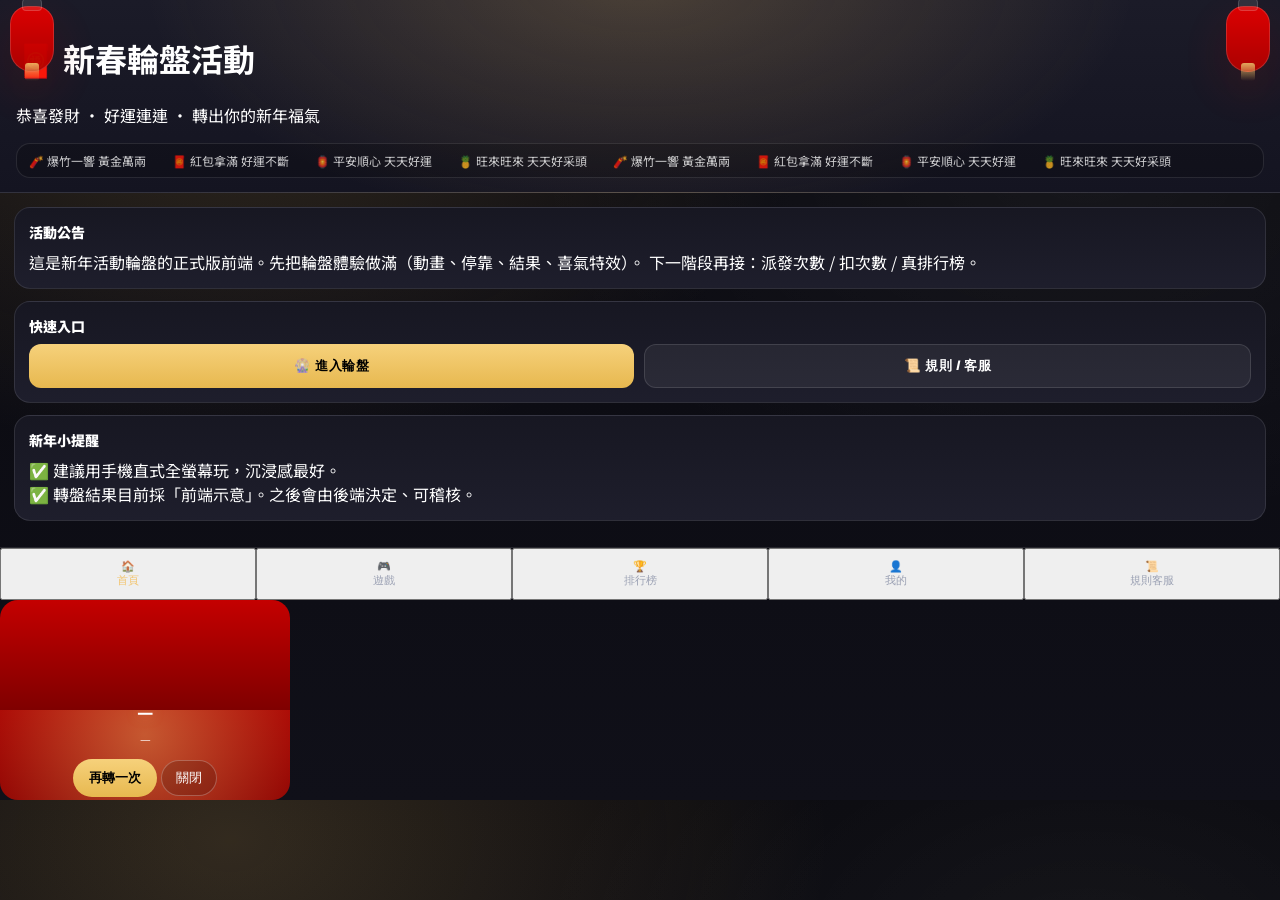
==== commit bc5efcde: "Update index.html" ====
--- a/index.html
+++ b/index.html
@@ -1,465 +1,31 @@
 <!DOCTYPE html>
 <html lang="zh-Hant">
 <head>
-  <meta charset="utf-8"/>
-  <meta name="viewport" content="width=device-width,initial-scale=1,viewport-fit=cover"/>
+  <meta charset="UTF-8" />
   <title>新春輪盤活動</title>
+  <meta name="viewport" content="width=device-width,initial-scale=1,viewport-fit=cover" />
 
   <!-- WebFont：手機/桌機一致 -->
   <link rel="preconnect" href="https://fonts.googleapis.com">
   <link rel="preconnect" href="https://fonts.gstatic.com" crossorigin>
   <link href="https://fonts.googleapis.com/css2?family=Noto+Sans+TC:wght@700;900&display=swap" rel="stylesheet">
 
-  <style>
-    :root{
-      --bg:#0b0b10;
-      --card:#171722;
-      --card2:#1e1e2c;
-      --line:rgba(255,255,255,.10);
-
-      --red:#b30000;
-      --red2:#7f0000;
-      --gold:#f2c36b;
-      --gold2:#e7b84f;
-
-      --text:#ffffff;
-      --muted:#b9bfd3;
-      --muted2:rgba(255,255,255,.72);
-
-      --ok:#3ddc97;
-      --warn:#ffcc66;
-      --bad:#ff6b6b;
-    }
-
-    *{box-sizing:border-box}
-    html,body{height:100%}
-
-    body{
-      margin:0;
-      color:var(--text);
-      font-family:"Noto Sans TC",system-ui,-apple-system,"Segoe UI",sans-serif;
-      -webkit-text-size-adjust:100%;
-      background:
-        radial-gradient(1000px 700px at 18% 5%, rgba(242,195,107,.18), transparent 60%),
-        radial-gradient(900px 600px at 85% 20%, rgba(255,255,255,.05), transparent 62%),
-        linear-gradient(180deg,#08080d,#101019);
-    }
-
-    /* =========================
-       ✅ Phone Stage：桌機也長得像手機
-       ========================= */
-    .stage{
-      min-height:100dvh;
-      display:flex;
-      justify-content:center;
-      align-items:stretch;
-    }
-    .app{
-      width:min(480px, 100%);
-      min-height:100dvh;
-      display:flex;
-      flex-direction:column;
-      background:transparent;
-    }
-    @media (min-width:768px){
-      body{ overflow:auto; }
-      .stage{ padding:18px 0; align-items:flex-start; }
-      .app{
-        border-radius:22px;
-        overflow:hidden;
-        border:1px solid rgba(255,255,255,.10);
-        box-shadow:0 30px 120px rgba(0,0,0,.55);
-      }
-    }
-
-    /* header */
-    .header{
-      position:relative;
-      padding:14px 16px 14px;
-      background:
-        radial-gradient(800px 400px at 50% -10%, rgba(242,195,107,.22), transparent 62%),
-        linear-gradient(180deg,#1b1b28,#141421);
-      border-bottom:1px solid var(--line);
-      overflow:hidden;
-      padding-top: calc(14px + env(safe-area-inset-top));
-    }
-    .title{font-size:18px;font-weight:900;letter-spacing:.5px}
-    .sub{font-size:12px;color:var(--muted);margin-top:4px}
-
-    /* lanterns */
-    .lantern{
-      position:absolute;
-      top:6px;
-      width:44px; height:66px;
-      border-radius:18px 18px 22px 22px;
-      background:linear-gradient(180deg,#e60000,#b30000);
-      border:1px solid rgba(255,255,255,.16);
-      box-shadow:0 18px 50px rgba(179,0,0,.20);
-      opacity:.95;
-    }
-    .lantern:before{
-      content:"";
-      position:absolute;
-      left:50%; top:-10px;
-      transform:translateX(-50%);
-      width:18px; height:12px;
-      border-radius:6px 6px 4px 4px;
-      background:rgba(255,255,255,.10);
-      border:1px solid rgba(255,255,255,.16);
-    }
-    .lantern:after{
-      content:"";
-      position:absolute;
-      left:50%; bottom:-10px;
-      transform:translateX(-50%);
-      width:14px; height:18px;
-      border-radius:3px;
-      background:linear-gradient(180deg,var(--gold),transparent);
-      filter:drop-shadow(0 10px 20px rgba(242,195,107,.25));
-      opacity:.9;
-    }
-    .l1{left:10px; animation:sway 3.4s ease-in-out infinite alternate}
-    .l2{right:10px; transform-origin:50% 0%; animation:sway 3.0s ease-in-out infinite alternate-reverse}
-    @keyframes sway{
-      from{ transform:rotate(-3deg) translateY(0) }
-      to{ transform:rotate(3deg) translateY(2px) }
-    }
-
-    /* banner */
-    .banner{
-      margin-top:10px;
-      background:
-        linear-gradient(90deg, rgba(179,0,0,.18), rgba(242,195,107,.12), rgba(179,0,0,.18));
-      border:1px solid rgba(242,195,107,.18);
-      border-radius:14px;
-      padding:10px 12px;
-      display:flex;
-      align-items:center;
-      justify-content:space-between;
-      gap:10px;
-    }
-    .badge{
-      display:inline-flex;
-      align-items:center;
-      gap:6px;
-      padding:4px 10px;
-      border-radius:999px;
-      font-size:12px;
-      font-weight:900;
-      border:1px solid rgba(255,255,255,.12);
-      background:rgba(255,255,255,.06);
-      white-space:nowrap;
-    }
-    .badge.red{ border-color:rgba(255,107,107,.30); background:rgba(179,0,0,.14) }
-    .badge.gold{ border-color:rgba(242,195,107,.28); background:rgba(242,195,107,.10) }
-    .badge.ok{border-color:rgba(61,220,151,.35); background:rgba(61,220,151,.08)}
-    .badge.warn{border-color:rgba(255,204,102,.35); background:rgba(255,204,102,.08)}
-    .badge.bad{border-color:rgba(255,107,107,.35); background:rgba(255,107,107,.08)}
-
-    .bannerText{
-      flex:1;
-      font-weight:900;
-      letter-spacing:.6px;
-      font-size:13px;
-      color:rgba(255,255,255,.92);
-    }
-
-    /* ticker */
-    .ticker{
-      margin-top:10px;
-      border:1px solid rgba(255,255,255,.10);
-      border-radius:14px;
-      overflow:hidden;
-      background:rgba(0,0,0,.18);
-    }
-    .tickerTrack{
-      display:flex;
-      gap:26px;
-      padding:8px 12px;
-      white-space:nowrap;
-      will-change:transform;
-      animation:marquee 18s linear infinite;
-      font-size:12px;
-      color:rgba(255,255,255,.78);
-    }
-    @keyframes marquee{
-      from{ transform:translateX(0) }
-      to{ transform:translateX(-50%) }
-    }
-
-    /* main */
-    .main{
-      flex:1;
-      overflow:auto;
-      padding:14px;
-      padding-bottom: calc(14px + 64px + env(safe-area-inset-bottom));
-    }
-
-    .card{
-      background:linear-gradient(180deg,var(--card),var(--card2));
-      border:1px solid var(--line);
-      border-radius:16px;
-      padding:14px;
-      margin-bottom:12px;
-    }
-    .section-title{font-size:14px;font-weight:900;margin-bottom:8px}
-
-    .btn{
-      width:100%;
-      padding:12px;
-      border:none;
-      border-radius:12px;
-      font-weight:900;
-      letter-spacing:.4px;
-      background:linear-gradient(180deg,#f6d17b,#e7b84f);
-      color:#000;
-      cursor:pointer;
-    }
-    .btn.dark{
-      background:rgba(255,255,255,.06);
-      color:#fff;
-      border:1px solid rgba(255,255,255,.12);
-    }
-    .btn:active{transform:translateY(1px)}
-    .row{display:flex; gap:10px}
-    .row .btn{flex:1}
-
-    /* tabs */
-    .tabbar{
-      position:sticky;
-      bottom:0;
-      display:flex;
-      border-top:1px solid var(--line);
-      background:#0f0f16;
-      padding-bottom: env(safe-area-inset-bottom);
-    }
-    .tab{
-      flex:1;
-      text-align:center;
-      padding:10px 4px;
-      font-size:11px;
-      color:#9aa0b3;
-      cursor:pointer;
-      user-select:none;
-    }
-    .tab.active{color:var(--gold)}
-
-    .view{display:none}
-    .view.active{display:block}
-
-    /* leaderboard/profile/rules */
-    .rank{
-      display:flex;
-      justify-content:space-between;
-      padding:8px 0;
-      border-bottom:1px solid rgba(255,255,255,.08);
-      font-size:13px;
-    }
-    .profile-row{
-      display:flex;
-      justify-content:space-between;
-      padding:8px 0;
-      border-bottom:1px solid rgba(255,255,255,.08);
-      font-size:13px;
-    }
-    .rule{font-size:12px;line-height:1.75;color:#d7dbeb}
-
-    /* ---------- Result Modal (bottom sheet) ---------- */
-    .modal{
-      position:fixed;
-      inset:0;
-      background:rgba(0,0,0,.55);
-      display:none;
-      align-items:flex-end;
-      justify-content:center;
-      z-index:90;
-      padding:14px;
-      transform:none;
-    }
-    .modal.show{display:flex}
-    .sheet{
-      width:min(520px, 100%);
-      background:linear-gradient(180deg,#1a1a26,#141421);
-      border:1px solid rgba(255,255,255,.10);
-      border-radius:18px;
-      box-shadow:0 18px 60px rgba(0,0,0,.55);
-      overflow:hidden;
-    }
-    .sheetHead{
-      padding:12px 14px;
-      display:flex;
-      justify-content:space-between;
-      align-items:center;
-      border-bottom:1px solid rgba(255,255,255,.08);
-    }
-    .sheetHead b{font-size:14px}
-    .sheetHead button{
-      border:none;background:transparent;color:#fff;font-size:18px;cursor:pointer;
-      opacity:.85;
-    }
-    .sheetBody{padding:14px}
-    .resultTitle{font-weight:900;font-size:18px;margin:8px 0 6px}
-    .resultSub{color:var(--muted);font-size:12px;line-height:1.55}
-
-    /* ---------- Roulette Overlay (game) ---------- */
-    .rouletteOverlay{
-      position:fixed;
-      inset:0;
-      background:
-        radial-gradient(900px 600px at 15% 10%, rgba(242,195,107,.18), transparent 60%),
-        radial-gradient(900px 600px at 85% 30%, rgba(255,255,255,.06), transparent 60%),
-        linear-gradient(180deg,#0c0c12,#12121a);
-      display:none;
-      z-index:100;
-      transform:none;
-    }
-    .rouletteOverlay.show{display:block}
-    .rouletteTop{
-      padding:14px 14px 10px;
-      display:flex;
-      align-items:center;
-      justify-content:space-between;
-      border-bottom:1px solid rgba(255,255,255,.08);
-      padding-top: calc(14px + env(safe-area-inset-top));
-    }
-    .rouletteTop .t{font-weight:900}
-    .backBtn{
-      border:1px solid rgba(255,255,255,.14);
-      background:rgba(255,255,255,.06);
-      color:#fff;
-      border-radius:12px;
-      padding:10px 12px;
-      font-weight:900;
-      cursor:pointer;
-    }
-    .rouletteBody{
-      padding:16px;
-      display:flex;
-      flex-direction:column;
-      gap:12px;
-      align-items:center;
-    }
-
-    .wheelWrap{
-      width:min(360px, 92vw);
-      height:min(360px, 92vw);
-      position:relative;
-    }
-
-    .pointer{
-      position:absolute;
-      top:-6px;
-      left:50%;
-      transform:translateX(-50%);
-      width:0;height:0;
-      border-left:14px solid transparent;
-      border-right:14px solid transparent;
-      border-top:22px solid var(--gold);
-      filter:drop-shadow(0 8px 16px rgba(0,0,0,.45));
-      z-index:4;
-      pointer-events:none;
-    }
-    .pointer::after{
-      content:"";
-      position:absolute;
-      left:-10px; top:-24px;
-      width:20px; height:20px;
-      border-radius:50%;
-      background:radial-gradient(circle at 30% 30%, #fff, var(--gold2));
-      border:1px solid rgba(255,255,255,.35);
-    }
-    .pointer.tick{ animation:pointerTick .08s ease-out; }
-    @keyframes pointerTick{
-      from{ transform:translateX(-50%) rotate(0deg); }
-      to{ transform:translateX(-50%) rotate(-10deg); }
-    }
-
-    .wheel{
-      width:100%; height:100%;
-      border-radius:50%;
-      padding:10px;
-      background:radial-gradient(circle at 50% 50%, rgba(0,0,0,.22), rgba(0,0,0,.35));
-      box-shadow:
-        0 0 0 4px rgba(242,195,107,.10),
-        0 20px 60px rgba(0,0,0,.55);
-    }
-    .wheelInner{
-      width:100%; height:100%;
-      border-radius:50%;
-      border:2px solid rgba(255,255,255,.18);
-      overflow:hidden;
-      background:linear-gradient(180deg, rgba(179,0,0,.25), rgba(127,0,0,.28));
-      position:relative;
-    }
-    #wheelCanvas{
-      width:100%;
-      height:100%;
-      display:block;
-      border-radius:50%;
-      will-change: transform;
-      transform: translateZ(0);
-      pointer-events:none;
-    }
-
-    .centerBtn{
-      position:absolute;
-      left:50%; top:50%;
-      transform:translate(-50%,-50%);
-      width:98px; height:98px;
-      border-radius:50%;
-      background:radial-gradient(circle at 30% 30%, #fff, var(--gold2));
-      border:2px solid rgba(255,255,255,.32);
-      box-shadow:0 16px 40px rgba(0,0,0,.45);
-      display:flex;
-      flex-direction:column;
-      align-items:center;
-      justify-content:center;
-      color:#7f0000;
-      font-weight:900;
-      user-select:none;
-      cursor:pointer;
-      z-index:6;
-    }
-    .centerBtn span{font-size:14px}
-    .centerBtn small{font-size:10px; opacity:.9; margin-top:3px}
-    .centerBtn:active{ transform:translate(-50%,-50%) scale(.98); }
-
-    .wheelHint{
-      width:min(360px, 92vw);
-      color:rgba(255,255,255,.72);
-      font-size:12px;
-      line-height:1.55;
-      text-align:center;
-    }
-
-    /* confetti */
-    .confetti{
-      position:fixed; inset:0; pointer-events:none; z-index:120; overflow:hidden;
-    }
-    .confetti i{
-      position:absolute;
-      top:-12px;
-      width:10px;height:16px;border-radius:2px;
-      opacity:.9;
-    }
-  </style>
+  <link rel="stylesheet" href="./style.css?v=20260201c" />
 </head>
 
 <body>
+  <div class="bg-particles"></div>
+
+  <!-- ✅ Phone stage：桌機也長得跟手機一樣 -->
   <div class="stage">
-    <div class="app">
+    <div class="app" id="appRoot">
+
+      <!-- Header（每頁共用） -->
       <div class="header">
         <div class="lantern l1"></div>
         <div class="lantern l2"></div>
-
-        <div class="title">新春輪盤活動</div>
-        <div class="sub">台灣新年氛圍 · 正式版前端 · 先專心輪盤（扭蛋已移除）</div>
-
-        <div class="banner">
-          <span class="badge red">🧧 迎春</span>
-          <div class="bannerText">恭喜發財 · 好運連連 · 轉出你的新年福氣</div>
-          <span class="badge gold">🎡 輪盤</span>
-        </div>
+        <h1>🧧 新春輪盤活動</h1>
+        <p>恭喜發財 · 好運連連 · 轉出你的新年福氣</p>
 
         <div class="ticker">
           <div class="tickerTrack">
@@ -475,13 +41,15 @@
         </div>
       </div>
 
-      <div class="main">
+      <!-- Main -->
+      <main class="main">
+
         <!-- HOME -->
-        <div class="view active" id="home">
+        <section class="view active" id="view-home">
           <div class="card">
             <div class="section-title">活動公告</div>
-            <div style="font-size:13px;color:#d7dbeb;line-height:1.7">
-              這是新年活動輪盤的<strong>正式版前端</strong>。目前先把輪盤體驗做滿（動畫、停靠、結果、喜氣特效）。
+            <div class="body-text">
+              這是新年活動輪盤的正式版前端。先把輪盤體驗做滿（動畫、停靠、結果、喜氣特效）。
               下一階段再接：派發次數 / 扣次數 / 真排行榜。
             </div>
           </div>
@@ -489,55 +57,73 @@
           <div class="card">
             <div class="section-title">快速入口</div>
             <div class="row">
-              <button class="btn" id="enterRouletteBtn">🎡 進入輪盤</button>
-              <button class="btn dark" id="goRulesBtn">📜 規則/客服</button>
+              <button class="btn" id="homeEnterGameBtn">🎡 進入輪盤</button>
+              <button class="btn dark" data-route="rules">📜 規則 / 客服</button>
             </div>
           </div>
 
           <div class="card">
             <div class="section-title">新年小提醒</div>
-            <div style="font-size:12px;color:var(--muted2);line-height:1.7">
-              ✅ 建議用手機直式全螢幕玩，沉浸感最好。<br/>
-              ✅ 轉盤結果目前採「前端抽選示意」，之後會由後端決定、可稽核。
+            <div class="body-text muted">
+              ✅ 建議用手機直式全螢幕玩，沉浸感最好。<br>
+              ✅ 轉盤結果目前採「前端示意」。之後會由後端決定、可稽核。
             </div>
           </div>
-        </div>
+        </section>
 
         <!-- GAME -->
-        <div class="view" id="game">
+        <section class="view" id="view-game">
           <div class="card">
             <div class="section-title">輪盤遊戲</div>
-            <button class="btn" id="startSpinBtn">🎡 開始轉 · 拚個好彩頭</button>
-            <div style="margin-top:10px;color:rgba(255,255,255,.70);font-size:12px;line-height:1.55">
-              目前先專心把輪盤體驗做成「新年活動正式版」：視覺喜氣、結果回饋、儀式感到位。
+            <div class="body-text muted">
+              點「開始轉」後會用時間制 easing 旋轉，並在每格觸發指針 tick。結束後用紅包 overlay 顯示結果。
             </div>
           </div>
 
+          <!-- ✅ 這裡把你「上面三段輪盤設計」帶回來（原版 wheel-area + couplet） -->
+          <div class="roulette-container">
+            <div class="couplet left">招財進寶</div>
+
+            <div class="wheel-area" id="wheelArea">
+              <div class="pointer"></div>
+
+              <div class="wheel-shell">
+                <canvas id="wheelCanvas" width="600" height="600"></canvas>
+              </div>
+
+              <button class="center-btn" id="spinBtn" type="button" aria-label="開始轉">
+                <div class="glow-ring"></div>
+                <span>開始轉</span>
+                <small>恭喜發財</small>
+              </button>
+            </div>
+
+            <div class="couplet right">五福臨門</div>
+          </div>
+
           <div class="card">
-            <div class="section-title">玩法提示</div>
-            <div style="font-size:12px;color:#d7dbeb;line-height:1.75">
-              ① 進入輪盤 → ② 點中間「開始轉」→ ③ 等待停靠 → ④ 顯示結果 + 新年特效<br/>
-              （之後接後端：會顯示剩餘次數、沒次數不能轉）
-            </div>
+            <div class="section-title">狀態（暫）</div>
+            <div class="profile-row"><span>剩餘次數</span><span id="creditsText">—</span></div>
+            <div class="profile-row"><span>提示</span><span class="muted">之後由後端控制</span></div>
           </div>
-        </div>
+        </section>
 
         <!-- LEADERBOARD -->
-        <div class="view" id="leaderboard">
+        <section class="view" id="view-leaderboard">
           <div class="card">
             <div class="section-title">排行榜（暫為示意）</div>
             <div class="rank"><span>1. 玩家A</span><span>🎯 12次</span></div>
             <div class="rank"><span>2. 玩家B</span><span>🎯 9次</span></div>
             <div class="rank"><span>3. 玩家C</span><span>🎯 7次</span></div>
             <div class="rank"><span>4. 玩家D</span><span>🎯 5次</span></div>
-            <div style="margin-top:10px;color:rgba(255,255,255,.65);font-size:12px;line-height:1.55">
-              下一階段改成真資料：以「遊玩/中獎紀錄」做每日榜、活動榜。
+            <div class="body-text muted" style="margin-top:10px;">
+              下一階段改成真資料：每日榜 / 活動榜。
             </div>
           </div>
-        </div>
+        </section>
 
         <!-- PROFILE -->
-        <div class="view" id="profile">
+        <section class="view" id="view-profile">
           <div class="card">
             <div class="section-title">我的帳號（示意）</div>
             <div class="profile-row"><span>身份來源</span><span>LINE LIFF</span></div>
@@ -549,14 +135,14 @@
             <div class="section-title">我的紀錄（暫存）</div>
             <div class="profile-row"><span>輪盤遊玩</span><span id="myRouletteCnt">0 次</span></div>
             <div class="profile-row"><span>最近一次結果</span><span id="myLast">—</span></div>
-            <div style="margin-top:10px;color:rgba(255,255,255,.65);font-size:12px;line-height:1.55">
-              ※ 目前用瀏覽器暫存記錄（localStorage）。接後端後會變成真紀錄。
+            <div class="body-text muted" style="margin-top:10px;">
+              ※ 目前用 localStorage 暫存。接後端後會變真紀錄。
             </div>
           </div>
-        </div>
+        </section>
 
         <!-- RULES -->
-        <div class="view" id="rules">
+        <section class="view" id="view-rules">
           <div class="card">
             <div class="section-title">規則與說明</div>
             <div class="rule">
@@ -576,342 +162,36 @@
               1) LINE 顯示名稱　2) 問題描述　3) 截圖（若有）
             </div>
           </div>
-        </div>
-      </div>
+        </section>
 
-      <!-- TAB BAR -->
-      <div class="tabbar">
-        <div class="tab active" data-tab="home">🏠<br/>首頁</div>
-        <div class="tab" data-tab="game">🎮<br/>遊戲</div>
-        <div class="tab" data-tab="leaderboard">🏆<br/>排行榜</div>
-        <div class="tab" data-tab="profile">👤<br/>我的</div>
-        <div class="tab" data-tab="rules">📜<br/>規則</div>
+      </main>
+
+      <!-- Tabbar -->
+      <nav class="tabbar">
+        <button class="tab active" data-route="home" type="button">🏠<br>首頁</button>
+        <button class="tab" data-route="game" type="button">🎮<br>遊戲</button>
+        <button class="tab" data-route="leaderboard" type="button">🏆<br>排行榜</button>
+        <button class="tab" data-route="profile" type="button">👤<br>我的</button>
+        <button class="tab" data-route="rules" type="button">📜<br>規則客服</button>
+      </nav>
+    </div>
+  </div>
+
+  <!-- ✅ 結果 overlay（你原本那套紅包上蓋滑開） -->
+  <div class="result-overlay" id="resultOverlay" aria-hidden="true">
+    <div class="result-envelope" id="resultEnvelope" role="dialog" aria-modal="true">
+      <div class="envelope-top"></div>
+      <div class="envelope-body">
+        <div class="gold-light"></div>
+        <div class="result-text" id="resultText">—</div>
+        <div class="result-sub" id="resultSub">—</div>
+        <button class="again-btn" id="againBtn" type="button">再轉一次</button>
+        <button class="close-btn" id="closeBtn" type="button">關閉</button>
       </div>
     </div>
   </div>
 
-  <!-- Result Modal -->
-  <div class="modal" id="modal" aria-hidden="true">
-    <div class="sheet">
-      <div class="sheetHead">
-        <b id="modalTitle">結果</b>
-        <button id="modalCloseBtn" aria-label="close">✕</button>
-      </div>
-      <div class="sheetBody">
-        <div id="modalBadge" class="badge">—</div>
-        <div class="resultTitle" id="modalMain">—</div>
-        <div class="resultSub" id="modalSub">—</div>
-        <div style="height:10px"></div>
-        <button class="btn" id="modalAgainBtn">再轉一次</button>
-        <div style="margin-top:10px;color:rgba(255,255,255,.65);font-size:12px;line-height:1.55">
-          提示：目前是前端抽選示意。下一階段會改成後端抽選、可控可稽核、可接派發次數。
-        </div>
-      </div>
-    </div>
-  </div>
-
-  <!-- Roulette Overlay -->
-  <div class="rouletteOverlay" id="rouletteOverlay" aria-hidden="true">
-    <div class="rouletteTop">
-      <div class="t">🎡 新春輪盤</div>
-      <button class="backBtn" id="rouletteBackBtn">返回</button>
-    </div>
-
-    <div class="rouletteBody">
-      <div class="wheelWrap">
-        <div class="pointer" id="pointer"></div>
-        <div class="wheel">
-          <canvas id="wheelCanvas" width="600" height="600"></canvas>
-          <div class="centerBtn" id="spinCenterBtn">
-            <span>開始轉</span><small>恭喜發財</small>
-          </div>
-        </div>
-      </div>
-
-      <button class="btn" style="width:min(360px,92vw)" id="spinBottomBtn">🧧 開始轉 · 旺旺來</button>
-      <div class="wheelHint">把手機音量開一點（之後可加音效）。現在先把「喜氣 + 儀式感」做滿。</div>
-    </div>
-  </div>
-
-  <div class="confetti" id="confetti"></div>
-
-  <script>
-    /* ---------------- Tabs ---------------- */
-    function switchTab(id){
-      document.querySelectorAll('.view').forEach(v=>v.classList.remove('active'));
-      document.getElementById(id).classList.add('active');
-      document.querySelectorAll('.tab').forEach(t=>t.classList.remove('active'));
-      document.querySelector('.tab[data-tab="'+id+'"]').classList.add('active');
-    }
-    document.querySelectorAll('.tab').forEach(el=>{
-      el.addEventListener('click', ()=> switchTab(el.dataset.tab));
-    });
-
-    /* quick buttons */
-    document.getElementById('enterRouletteBtn').addEventListener('click', openRoulette);
-    document.getElementById('startSpinBtn').addEventListener('click', openRoulette);
-    document.getElementById('goRulesBtn').addEventListener('click', ()=> switchTab('rules'));
-
-    /* ---------------- Modal ---------------- */
-    const modal = document.getElementById("modal");
-    const modalTitle = document.getElementById("modalTitle");
-    const modalBadge = document.getElementById("modalBadge");
-    const modalMain = document.getElementById("modalMain");
-    const modalSub = document.getElementById("modalSub");
-
-    function openModal({title="結果", badgeText="—", badgeKind="", main="—", sub="—"}){
-      modalTitle.textContent = title;
-      modalBadge.textContent = badgeText;
-      modalBadge.className = "badge" + (badgeKind ? " " + badgeKind : "");
-      modalMain.textContent = main;
-      modalSub.textContent = sub;
-      modal.classList.add("show");
-      modal.setAttribute("aria-hidden","false");
-    }
-    function closeModal(){
-      modal.classList.remove("show");
-      modal.setAttribute("aria-hidden","true");
-    }
-    document.getElementById('modalCloseBtn').addEventListener('click', closeModal);
-    document.getElementById('modalAgainBtn').addEventListener('click', ()=>{
-      closeModal();
-      setTimeout(()=> spinRoulette(), 60);
-    });
-    modal.addEventListener('click', (e)=>{
-      if(e.target === modal) closeModal();
-    });
-
-    /* ---------------- Local record (pure frontend) ---------------- */
-    const LS_KEY = "tw_ny_roulette_records_v1";
-    function loadRec(){
-      try{ return JSON.parse(localStorage.getItem(LS_KEY) || "{}"); }catch{ return {}; }
-    }
-    function saveRec(obj){ localStorage.setItem(LS_KEY, JSON.stringify(obj)); }
-    function bumpRec(lastText){
-      const r = loadRec();
-      r.rouletteCnt = r.rouletteCnt || 0;
-      r.rouletteCnt += 1;
-      if(lastText) r.last = lastText;
-      saveRec(r);
-      renderRec();
-    }
-    function renderRec(){
-      const r = loadRec();
-      document.getElementById("myRouletteCnt").textContent = (r.rouletteCnt || 0) + " 次";
-      document.getElementById("myLast").textContent = r.last || "—";
-    }
-    renderRec();
-
-    /* ---------------- Confetti ---------------- */
-    const confetti = document.getElementById("confetti");
-    function burstConfetti(count, style="normal"){
-      confetti.innerHTML = "";
-      const colors = style === "firework"
-        ? ["#f6d17b","#e7b84f","#ffffff","#ff6b6b","rgba(255,255,255,.75)"]
-        : ["#f6d17b","#e7b84f","#ffffff","rgba(255,255,255,.75)"];
-
-      for(let i=0;i<count;i++){
-        const el = document.createElement("i");
-        el.style.left = (Math.random()*100) + "vw";
-        el.style.top = (-10 - Math.random()*20) + "px";
-        el.style.width = (6 + Math.random()*10) + "px";
-        el.style.height = (10 + Math.random()*18) + "px";
-        el.style.background = colors[Math.floor(Math.random()*colors.length)];
-        el.style.borderRadius = (Math.random() > 0.6) ? "999px" : "2px";
-        el.style.opacity = 0.85 + Math.random()*0.15;
-
-        const dur = 1200 + Math.random()*1600;
-        const dx = (Math.random()*2-1)*160;
-        const rot = 360 + Math.random()*540;
-
-        confetti.appendChild(el);
-        el.animate(
-          [
-            { transform: `translateY(0) translateX(0) rotate(0deg)` },
-            { transform: `translateY(110vh) translateX(${dx}px) rotate(${rot}deg)` }
-          ],
-          { duration: dur, fill: "forwards", easing: "linear" }
-        );
-      }
-      setTimeout(()=>{ confetti.innerHTML=""; }, 2600);
-    }
-
-    /* ---------------- Roulette Game (canvas + time-based easing) ---------------- */
-    const rouletteOverlay = document.getElementById("rouletteOverlay");
-    const canvas = document.getElementById("wheelCanvas");
-    const ctx = canvas.getContext("2d");
-    const pointer = document.getElementById("pointer");
-
-    const W=canvas.width, H=canvas.height, cx=W/2, cy=H/2;
-    const radius=270;
-
-    const PRIZES = [
-      { name:"🍍 旺來好運", weight:28, badge:"旺", kind:"ok", sub:"新的一年旺旺來！" },
-      { name:"🧧 紅包加持", weight:22, badge:"福", kind:"ok", sub:"福氣滿滿，恭喜發財！" },
-      { name:"🏮 平安順心", weight:18, badge:"安", kind:"ok", sub:"平安順心，日日是好日。" },
-      { name:"🧨 爆竹大吉", weight:14, badge:"吉", kind:"warn", sub:"爆竹一響，萬事如意！" },
-      { name:"🎯 好彩頭",   weight:10, badge:"喜", kind:"warn", sub:"有彩頭，做啥都順！" },
-      { name:"👑 超級好運", weight:6,  badge:"大獎", kind:"bad", sub:"今天運勢爆棚！" }
-    ];
-
-    const n = PRIZES.length;
-    const slice = (Math.PI*2)/n;
-
-    let state = "idle";
-    let currentRotation = 0; // degrees
-    let lastSector = 0;
-
-    function tierColor(i){
-      if (i === n - 1) return "rgba(242,195,107,.60)";
-      if (i >= n - 3) return i % 2 ? "rgba(255,204,102,.20)" : "rgba(179,0,0,.32)";
-      return i % 2 ? "rgba(0,0,0,.16)" : "rgba(179,0,0,.28)";
-    }
-
-    function drawWheel(){
-      ctx.clearRect(0,0,W,H);
-
-      const grd = ctx.createRadialGradient(cx,cy,20,cx,cy,radius);
-      grd.addColorStop(0, "rgba(242,195,107,.20)");
-      grd.addColorStop(1, "rgba(0,0,0,.28)");
-      ctx.beginPath();
-      ctx.arc(cx, cy, radius, 0, Math.PI*2);
-      ctx.fillStyle = grd;
-      ctx.fill();
-
-      for(let i=0;i<n;i++){
-        const a0 = i*slice - Math.PI/2;
-        const a1 = a0 + slice;
-
-        ctx.beginPath();
-        ctx.moveTo(cx, cy);
-        ctx.arc(cx, cy, radius, a0, a1);
-        ctx.closePath();
-        ctx.fillStyle = tierColor(i);
-        ctx.fill();
-
-        ctx.strokeStyle = "rgba(255,255,255,.14)";
-        ctx.lineWidth = 3;
-        ctx.stroke();
-
-        ctx.save();
-        ctx.translate(cx, cy);
-        ctx.rotate(a0 + slice/2);
-        ctx.textAlign = "right";
-        ctx.fillStyle = "rgba(255,255,255,.95)";
-        ctx.font = (i === n - 1)
-          ? '900 28px "Noto Sans TC", system-ui, sans-serif'
-          : '900 26px "Noto Sans TC", system-ui, sans-serif';
-        ctx.fillText(PRIZES[i].name, radius-18, 10);
-        ctx.restore();
-      }
-
-      ctx.beginPath();
-      ctx.arc(cx, cy, radius-10, 0, Math.PI*2);
-      ctx.strokeStyle = "rgba(242,195,107,.35)";
-      ctx.lineWidth = 10;
-      ctx.stroke();
-    }
-
-    function pickWeightedIndex(){
-      const total = PRIZES.reduce((s,p)=>s+p.weight,0);
-      let r = Math.random()*total;
-      for(let i=0;i<PRIZES.length;i++){
-        r -= PRIZES[i].weight;
-        if(r<=0) return i;
-      }
-      return PRIZES.length-1;
-    }
-
-    function tick(){
-      pointer.classList.remove("tick");
-      void pointer.offsetWidth;
-      pointer.classList.add("tick");
-    }
-
-    function easeOutCubic(t){ return 1 - Math.pow(1-t,3); }
-
-    function openRoulette(){
-      rouletteOverlay.classList.add("show");
-      rouletteOverlay.setAttribute("aria-hidden","false");
-      // 確保字體 ready 再 draw（避免桌機/手機字寬不同）
-      if(document.fonts && document.fonts.ready){
-        document.fonts.ready.then(()=> drawWheel()).catch(()=> drawWheel());
-      }else{
-        drawWheel();
-      }
-    }
-    function closeRoulette(){
-      rouletteOverlay.classList.remove("show");
-      rouletteOverlay.setAttribute("aria-hidden","true");
-    }
-    document.getElementById('rouletteBackBtn').addEventListener('click', closeRoulette);
-    document.getElementById('spinCenterBtn').addEventListener('click', spinRoulette);
-    document.getElementById('spinBottomBtn').addEventListener('click', spinRoulette);
-
-    function spinRoulette(){
-      if(state !== "idle") return;
-      state = "spinning";
-
-      const idx = pickWeightedIndex();
-      const prize = PRIZES[idx];
-
-      const degPer = 360/n;
-      const centerDeg = (idx + 0.5) * degPer;
-      const extraRounds = 5 + Math.floor(Math.random()*2);
-
-      const start = currentRotation;
-      const end = start + extraRounds*360 + (360 - centerDeg);
-
-      const duration = 4200;
-      const t0 = performance.now();
-      lastSector = Math.floor(start / degPer);
-
-      function raf(now){
-        const t = Math.min(1, (now - t0)/duration);
-        const eased = easeOutCubic(t);
-        const rot = start + (end - start)*eased;
-
-        const sector = Math.floor(rot / degPer);
-        if(sector !== lastSector){
-          tick();
-          lastSector = sector;
-        }
-
-        currentRotation = rot;
-        canvas.style.transform = `rotate(${currentRotation}deg)`;
-
-        if(t < 1){
-          requestAnimationFrame(raf);
-          return;
-        }
-
-        currentRotation = currentRotation % 360;
-        state = "idle";
-
-        const isBig = prize.weight <= 6;
-        if(isBig) burstConfetti(70, "firework");
-        else burstConfetti(32, "normal");
-
-        bumpRec("輪盤：" + prize.name);
-
-        openModal({
-          title:"🧧 新春輪盤結果",
-          badgeText: prize.badge,
-          badgeKind: prize.kind,
-          main: prize.name,
-          sub: prize.sub
-        });
-      }
-      requestAnimationFrame(raf);
-    }
-
-    /* escape */
-    document.addEventListener("keydown", (e)=>{
-      if(e.key === "Escape"){
-        closeModal();
-        closeRoulette();
-      }
-    });
-  </script>
+  <script src="./app.js?v=20260201c"></script>
+  <script src="./roulette.js?v=20260201c"></script>
 </body>
 </html>
--- a/style.css
+++ b/style.css
@@ -0,0 +1,552 @@
+:root{
+  --bg:#0b0b10;
+  --card:#171722;
+  --card2:#1e1e2c;
+  --line:rgba(255,255,255,.10);
+
+  --red:#b30000;
+  --red2:#7f0000;
+  --gold:#f2c36b;
+  --gold2:#e7b84f;
+
+  --text:#ffffff;
+  --muted:#b9bfd3;
+  --muted2:rgba(255,255,255,.72);
+
+  --ok:#3ddc97;
+  --warn:#ffcc66;
+  --bad:#ff6b6b;
+}
+
+*{box-sizing:border-box}
+
+body{
+  margin:0;
+  color:var(--text);
+  font-family:"Noto Sans TC",system-ui,-apple-system,"Segoe UI",sans-serif;
+  -webkit-text-size-adjust:100%;
+  background:
+    radial-gradient(1000px 700px at 18% 5%, rgba(242,195,107,.18), transparent 60%),
+    radial-gradient(900px 600px at 85% 20%, rgba(255,255,255,.05), transparent 62%),
+    linear-gradient(180deg,#08080d,#101019);
+  overflow:hidden;
+}
+
+.app{
+  max-width:480px;
+  margin:0 auto;
+  min-height:100dvh;
+  display:flex;
+  flex-direction:column;
+  padding-top: env(safe-area-inset-top);
+  padding-bottom: env(safe-area-inset-bottom);
+}
+
+.header{
+  position:relative;
+  padding:14px 16px 14px;
+  background:
+    radial-gradient(800px 400px at 50% -10%, rgba(242,195,107,.22), transparent 62%),
+    linear-gradient(180deg,#1b1b28,#141421);
+  border-bottom:1px solid var(--line);
+  overflow:hidden;
+}
+
+.title{font-size:18px;font-weight:1000;letter-spacing:.5px}
+.sub{font-size:12px;color:var(--muted);margin-top:4px}
+
+/* lanterns */
+.lantern{
+  position:absolute;
+  top:6px;
+  width:44px; height:66px;
+  border-radius:18px 18px 22px 22px;
+  background:linear-gradient(180deg,#e60000,#b30000);
+  border:1px solid rgba(255,255,255,.16);
+  box-shadow:0 18px 50px rgba(179,0,0,.20);
+  opacity:.95;
+}
+.lantern:before{
+  content:"";
+  position:absolute;
+  left:50%; top:-10px;
+  transform:translateX(-50%);
+  width:18px; height:12px;
+  border-radius:6px 6px 4px 4px;
+  background:rgba(255,255,255,.10);
+  border:1px solid rgba(255,255,255,.16);
+}
+.lantern:after{
+  content:"";
+  position:absolute;
+  left:50%; bottom:-10px;
+  transform:translateX(-50%);
+  width:14px; height:18px;
+  border-radius:3px;
+  background:linear-gradient(180deg,var(--gold),transparent);
+  filter:drop-shadow(0 10px 20px rgba(242,195,107,.25));
+  opacity:.9;
+}
+.l1{left:10px; animation:sway 3.4s ease-in-out infinite alternate}
+.l2{right:10px; transform-origin:50% 0%; animation:sway 3.0s ease-in-out infinite alternate-reverse}
+@keyframes sway{
+  from{ transform:rotate(-3deg) translateY(0) }
+  to{ transform:rotate(3deg) translateY(2px) }
+}
+
+/* couplet banner */
+.banner{
+  margin-top:10px;
+  background:
+    linear-gradient(90deg, rgba(179,0,0,.18), rgba(242,195,107,.12), rgba(179,0,0,.18));
+  border:1px solid rgba(242,195,107,.18);
+  border-radius:14px;
+  padding:10px 12px;
+  display:flex;
+  align-items:center;
+  justify-content:space-between;
+  gap:10px;
+}
+.badge{
+  display:inline-flex;
+  align-items:center;
+  gap:6px;
+  padding:4px 10px;
+  border-radius:999px;
+  font-size:12px;
+  font-weight:900;
+  border:1px solid rgba(255,255,255,.12);
+  background:rgba(255,255,255,.06);
+}
+.badge.red{ border-color:rgba(255,107,107,.30); background:rgba(179,0,0,.14) }
+.badge.gold{ border-color:rgba(242,195,107,.28); background:rgba(242,195,107,.10) }
+
+.bannerText{
+  flex:1;
+  font-weight:1000;
+  letter-spacing:.6px;
+  font-size:13px;
+  color:rgba(255,255,255,.92);
+}
+
+/* ticker */
+.ticker{
+  margin-top:10px;
+  border:1px solid rgba(255,255,255,.10);
+  border-radius:14px;
+  overflow:hidden;
+  background:rgba(0,0,0,.18);
+}
+.tickerTrack{
+  display:flex;
+  gap:26px;
+  padding:8px 12px;
+  white-space:nowrap;
+  will-change:transform;
+  animation:marquee 18s linear infinite;
+  font-size:12px;
+  color:rgba(255,255,255,.78);
+}
+@keyframes marquee{
+  from{ transform:translateX(0) }
+  to{ transform:translateX(-50%) }
+}
+
+/* main */
+.main{flex:1;overflow:auto;-webkit-overflow-scrolling:touch;padding:14px}
+.card{
+  background:linear-gradient(180deg,var(--card),var(--card2));
+  border:1px solid var(--line);
+  border-radius:16px;
+  padding:14px;
+  margin-bottom:12px;
+}
+.section-title{font-size:14px;font-weight:1000;margin-bottom:8px}
+.p{font-size:13px;color:#d7dbeb;line-height:1.7}
+.p.muted{color:var(--muted2);font-size:12px;line-height:1.7}
+
+.btn{
+  width:100%;
+  padding:12px;
+  border:none;
+  border-radius:12px;
+  font-weight:1000;
+  letter-spacing:.4px;
+  background:linear-gradient(180deg,#f6d17b,#e7b84f);
+  color:#000;
+  cursor:pointer;
+}
+.btn.dark{
+  background:rgba(255,255,255,.06);
+  color:#fff;
+  border:1px solid rgba(255,255,255,.12);
+}
+.btn:active{transform:translateY(1px)}
+.row{display:flex; gap:10px}
+.row .btn{flex:1}
+
+.tabbar{
+  display:flex;
+  border-top:1px solid var(--line);
+  background:#0f0f16;
+}
+.tab{
+  flex:1;
+  text-align:center;
+  padding:10px 4px;
+  font-size:11px;
+  color:#9aa0b3;
+  cursor:pointer;
+  user-select:none;
+}
+.tab.active{color:var(--gold)}
+
+.view{display:none}
+.view.active{display:block}
+
+/* leaderboard/profile/rules */
+.rank{
+  display:flex;
+  justify-content:space-between;
+  padding:8px 0;
+  border-bottom:1px solid rgba(255,255,255,.08);
+  font-size:13px;
+}
+.profile-row{
+  display:flex;
+  justify-content:space-between;
+  padding:8px 0;
+  border-bottom:1px solid rgba(255,255,255,.08);
+  font-size:13px;
+}
+.rule{font-size:12px;line-height:1.75;color:#d7dbeb}
+
+/* confetti / fireworks */
+.confetti{
+  position:fixed; inset:0; pointer-events:none; z-index:80; overflow:hidden;
+}
+.confetti i{
+  position:absolute;
+  top:-12px;
+  width:10px;height:16px;border-radius:2px;
+  opacity:.9;
+}
+
+/* ===========================
+   ✅ 新輪盤：Roulette Overlay
+   =========================== */
+.rouletteOverlay{
+  position:fixed;
+  inset:0;
+  display:none;
+  z-index:60;
+  background:
+    radial-gradient(900px 600px at 15% 10%, rgba(242,195,107,.18), transparent 60%),
+    radial-gradient(900px 600px at 85% 30%, rgba(255,255,255,.06), transparent 60%),
+    linear-gradient(180deg,#0c0c12,#12121a);
+}
+.rouletteOverlay.show{display:block}
+
+.rouletteTop{
+  padding:14px 14px 10px;
+  display:flex;
+  align-items:center;
+  justify-content:space-between;
+  border-bottom:1px solid rgba(255,255,255,.08);
+}
+.rouletteTop .t{font-weight:1000}
+.backBtn{
+  border:1px solid rgba(255,255,255,.14);
+  background:rgba(255,255,255,.06);
+  color:#fff;
+  border-radius:12px;
+  padding:10px 12px;
+  font-weight:1000;
+  cursor:pointer;
+}
+
+.rouletteBody{
+  padding:16px;
+  display:flex;
+  flex-direction:column;
+  gap:12px;
+  align-items:center;
+}
+
+.roulette-container{
+  display:flex;
+  align-items:center;
+  justify-content:center;
+  gap:12px;
+  padding:10px;
+}
+
+/* 春聯 */
+.couplet{
+  writing-mode:vertical-rl;
+  text-orientation:upright;
+  font-weight:900;
+  letter-spacing:3px;
+  font-size:18px;
+  padding:14px 10px;
+  border-radius:18px;
+  background:linear-gradient(180deg, rgba(179,0,0,.45), rgba(127,0,0,.25));
+  border:1px solid rgba(242,195,107,.25);
+  box-shadow:0 18px 50px rgba(179,0,0,.25);
+  text-shadow:0 0 12px rgba(242,195,107,.35);
+}
+
+.wheel-area{
+  position:relative;
+  width:min(360px,92vw);
+  aspect-ratio:1/1;
+  display:flex;
+  align-items:center;
+  justify-content:center;
+}
+
+/* 指針 */
+.pointer{
+  position:absolute;
+  top:-8px;
+  left:50%;
+  transform:translateX(-50%);
+  width:0;height:0;
+  border-left:14px solid transparent;
+  border-right:14px solid transparent;
+  border-top:22px solid var(--gold);
+  filter:drop-shadow(0 8px 16px rgba(0,0,0,.5));
+  z-index:20;
+  pointer-events:none;
+}
+.pointer::after{
+  content:"";
+  position:absolute;
+  left:-10px;
+  top:-24px;
+  width:20px;
+  height:20px;
+  border-radius:50%;
+  background:radial-gradient(circle at 30% 30%, #fff, var(--gold2));
+  border:1px solid rgba(255,255,255,.35);
+}
+.pointer.tick{ animation:pointerTick .08s ease-out; }
+@keyframes pointerTick{
+  from{ transform:translateX(-50%) rotate(0deg); }
+  to{ transform:translateX(-50%) rotate(-10deg); }
+}
+
+/* 輪盤殼 */
+.wheel-shell{
+  position:relative;
+  width:100%;
+  height:100%;
+  border-radius:50%;
+  background: radial-gradient(circle at 50% 50%, rgba(242,195,107,.18), rgba(0,0,0,.35));
+  padding:12px;
+  box-shadow:
+    0 0 0 4px rgba(242,195,107,.15),
+    0 0 60px rgba(242,195,107,.25),
+    0 20px 60px rgba(0,0,0,.6);
+  z-index:10;
+  pointer-events:none;
+}
+#wheelCanvas{
+  width:100%;
+  height:100%;
+  border-radius:50%;
+  border:2px solid rgba(255,255,255,.18);
+  pointer-events:none;
+  will-change: transform;
+  transform: translateZ(0);
+}
+
+/* 中心按鈕 */
+.center-btn{
+  position:absolute;
+  left:50%;
+  top:50%;
+  transform:translate(-50%,-50%);
+  width:108px;
+  height:108px;
+  border-radius:50%;
+  background:radial-gradient(circle at 30% 30%, #fff, var(--gold2));
+  border:2px solid rgba(255,255,255,.4);
+  box-shadow:0 16px 40px rgba(0,0,0,.6);
+  display:flex;
+  flex-direction:column;
+  align-items:center;
+  justify-content:center;
+  color:var(--red2);
+  font-weight:900;
+  cursor:pointer;
+  z-index:1000;
+  animation:pulse 2.4s ease-in-out infinite;
+}
+.center-btn span{font-size:14px;}
+.center-btn small{font-size:10px;opacity:.9;margin-top:2px;}
+.center-btn:active{ transform:translate(-50%,-50%) scale(.98); }
+
+@keyframes pulse{
+  0%{ box-shadow:0 0 0 0 rgba(242,195,107,.45), 0 16px 40px rgba(0,0,0,.6);}
+  70%{ box-shadow:0 0 0 18px rgba(242,195,107,0), 0 16px 40px rgba(0,0,0,.6);}
+  100%{ box-shadow:0 0 0 0 rgba(242,195,107,0), 0 16px 40px rgba(0,0,0,.6);}
+}
+.glow-ring{
+  position:absolute;
+  inset:-12px;
+  border-radius:50%;
+  border:2px solid rgba(242,195,107,.35);
+  animation: ringPulse 2s ease-in-out infinite;
+  pointer-events:none;
+}
+@keyframes ringPulse{
+  0%{opacity:.4; transform:scale(1);}
+  100%{opacity:.9; transform:scale(1.08);}
+}
+
+.wheelHint{
+  width: min(360px, 92vw);
+  color:rgba(255,255,255,.72);
+  font-size:12px;
+  line-height:1.55;
+  text-align:center;
+}
+
+/* ===========================
+   ✅ 新輪盤：結果紅包 overlay
+   =========================== */
+.result-overlay{
+  position:fixed;
+  inset:0;
+  display:none;
+  place-items:center;
+  background:rgba(0,0,0,.35);
+  -webkit-backdrop-filter: blur(4px);
+  backdrop-filter: blur(4px);
+  z-index:2147483647;
+  pointer-events:auto;
+  transform:none !important;
+}
+.result-overlay.show{ display:grid; }
+
+.result-envelope{
+  width:290px;
+  height:200px;
+  position:relative;
+  transform:none;
+  animation: popIn .28s ease-out forwards;
+}
+@keyframes popIn{
+  from{opacity:0; transform: translateY(18px) scale(.94);}
+  to{opacity:1; transform: translateY(0) scale(1);}
+}
+
+.envelope-top{
+  position:absolute;
+  top:0; left:0; right:0;
+  height:55%;
+  background:linear-gradient(180deg,#c40000,var(--red2));
+  border-radius:18px 18px 0 0;
+  z-index:3;
+  transform: translateY(0);
+}
+.envelope-body{
+  position:absolute;
+  bottom:0; left:0; right:0;
+  height:65%;
+  background:linear-gradient(180deg,var(--red),#8f0000);
+  border-radius:0 0 18px 18px;
+  padding:14px 14px 12px;
+  text-align:center;
+  overflow:hidden;
+  z-index:2;
+}
+
+.gold-light{
+  position:absolute;
+  inset:-40%;
+  background:radial-gradient(circle at 50% 50%, rgba(242,195,107,.45), transparent 60%);
+  animation: lightSpin 2.5s linear infinite;
+  pointer-events:none;
+}
+@keyframes lightSpin{
+  from{transform:rotate(0deg);}
+  to{transform:rotate(360deg);}
+}
+
+.result-text,.result-sub,.again-btn,.close-btn{ position:relative; z-index:5; }
+.result-text{
+  font-weight:900;
+  font-size:18px;
+  margin-top:14px;
+  text-shadow:0 0 12px rgba(242,195,107,.6);
+}
+.result-sub{
+  font-size:12px;
+  opacity:.9;
+  margin-top:6px;
+}
+
+.again-btn{
+  margin-top:12px;
+  padding:10px 16px;
+  border:none;
+  border-radius:999px;
+  font-weight:900;
+  background:linear-gradient(180deg,#f6d17b,#e7b84f);
+  cursor:pointer;
+}
+.close-btn{
+  margin-top:8px;
+  padding:8px 14px;
+  border:1px solid rgba(255,255,255,.25);
+  border-radius:999px;
+  background:rgba(0,0,0,.15);
+  color:#fff;
+  cursor:pointer;
+}
+
+.result-envelope.open .envelope-top{
+  animation: flapSlide .35s cubic-bezier(.2,.9,.2,1) forwards;
+}
+@keyframes flapSlide{
+  0%{ transform: translateY(0); }
+  100%{ transform: translateY(-46px); opacity:.92; }
+}
+
+@media (min-width: 768px){
+  body{ overflow:auto; }
+
+  .app{
+    max-width: 480px;
+    margin: 18px auto;
+    border-radius: 22px;
+    overflow: hidden;
+    box-shadow: 0 30px 120px rgba(0,0,0,.55);
+    border: 1px solid rgba(255,255,255,.10);
+    min-height: 100vh;
+  }
+
+  .rouletteOverlay.show{
+    display:flex;
+    justify-content:center;
+    align-items:center;
+    padding: 18px;
+  }
+  .rouletteOverlay .rouletteTop,
+  .rouletteOverlay .rouletteBody{
+    width: 480px;
+    max-width: 480px;
+  }
+
+  .wheel-area{ width: 340px; }
+  .couplet{ font-size:16px; letter-spacing:2px; padding:12px 9px; }
+}
+
+/* 防止 extension 的全域 CSS 汙染：把 app 當成一個隔離 root */
+.app, .rouletteOverlay, .result-overlay{
+  all: initial;
+  font-family: "Noto Sans TC", system-ui, -apple-system, "Segoe UI", sans-serif;
+  color: var(--text);
+}
